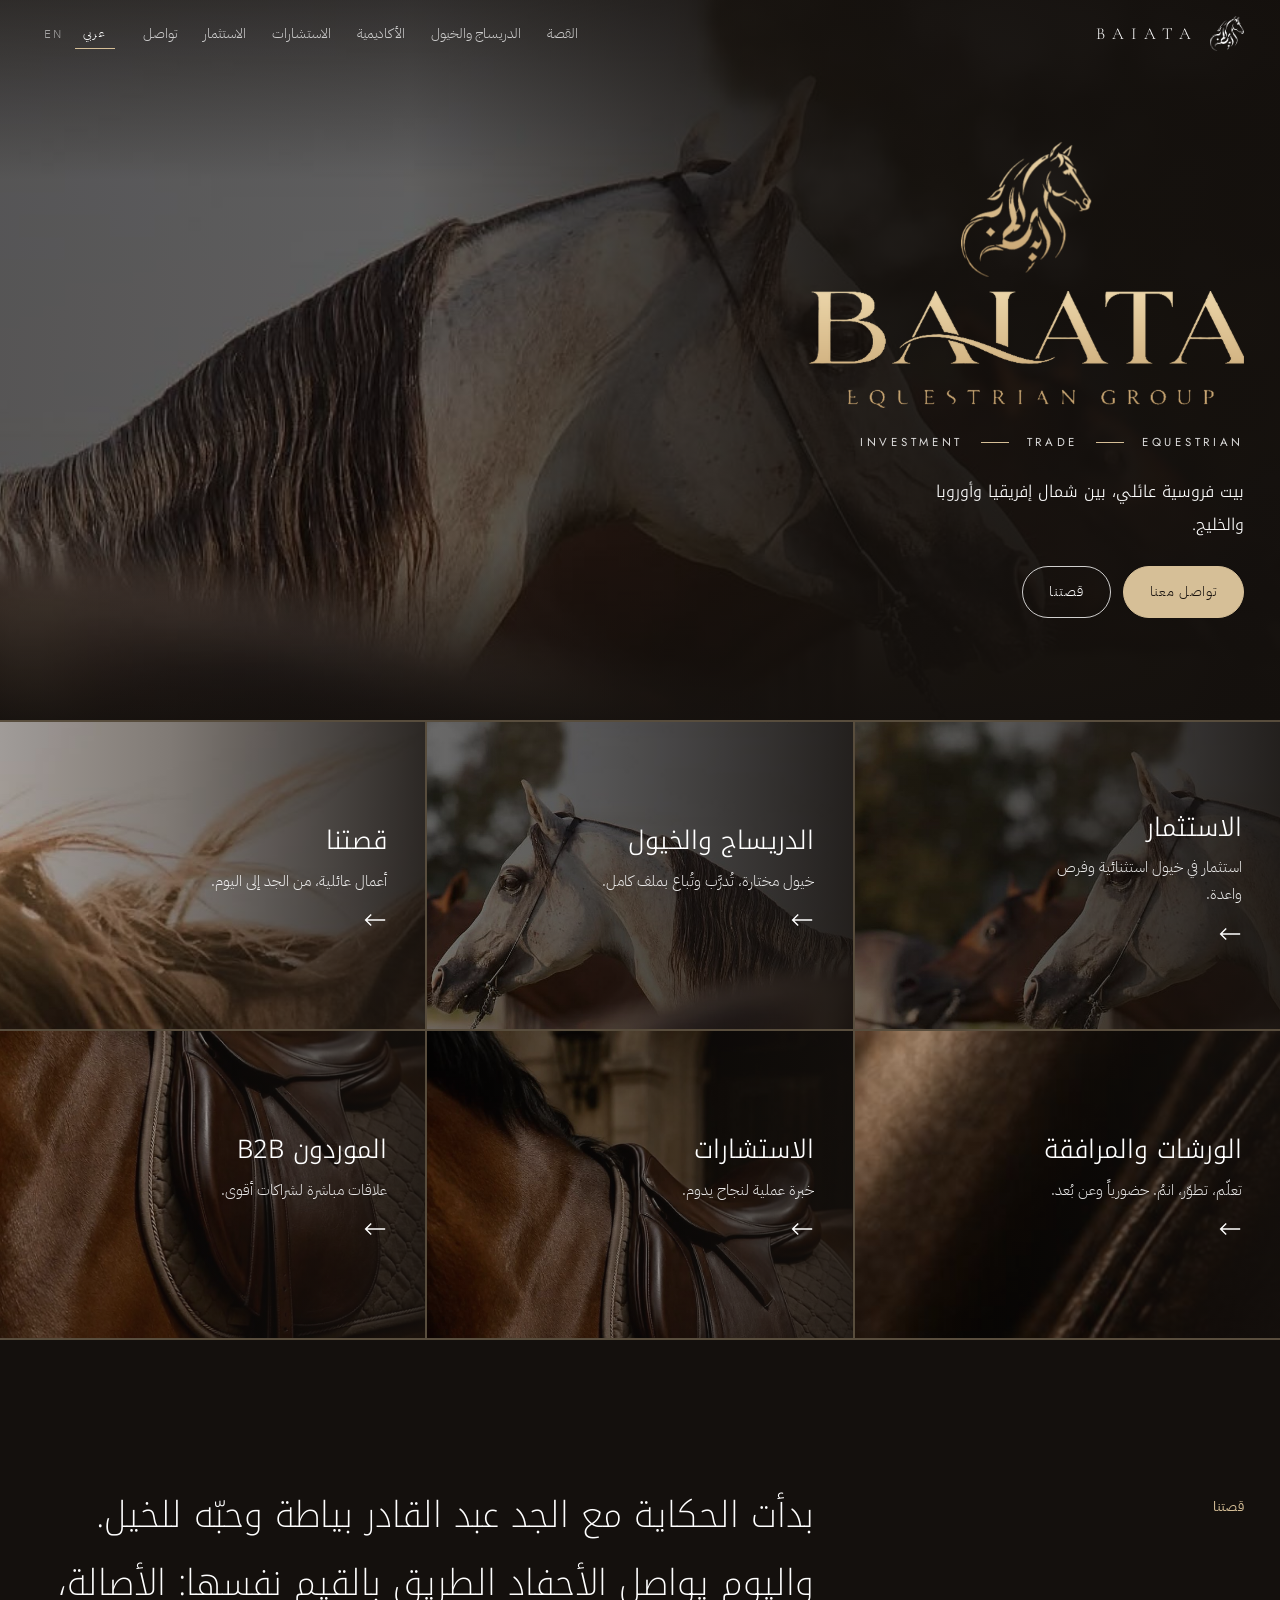
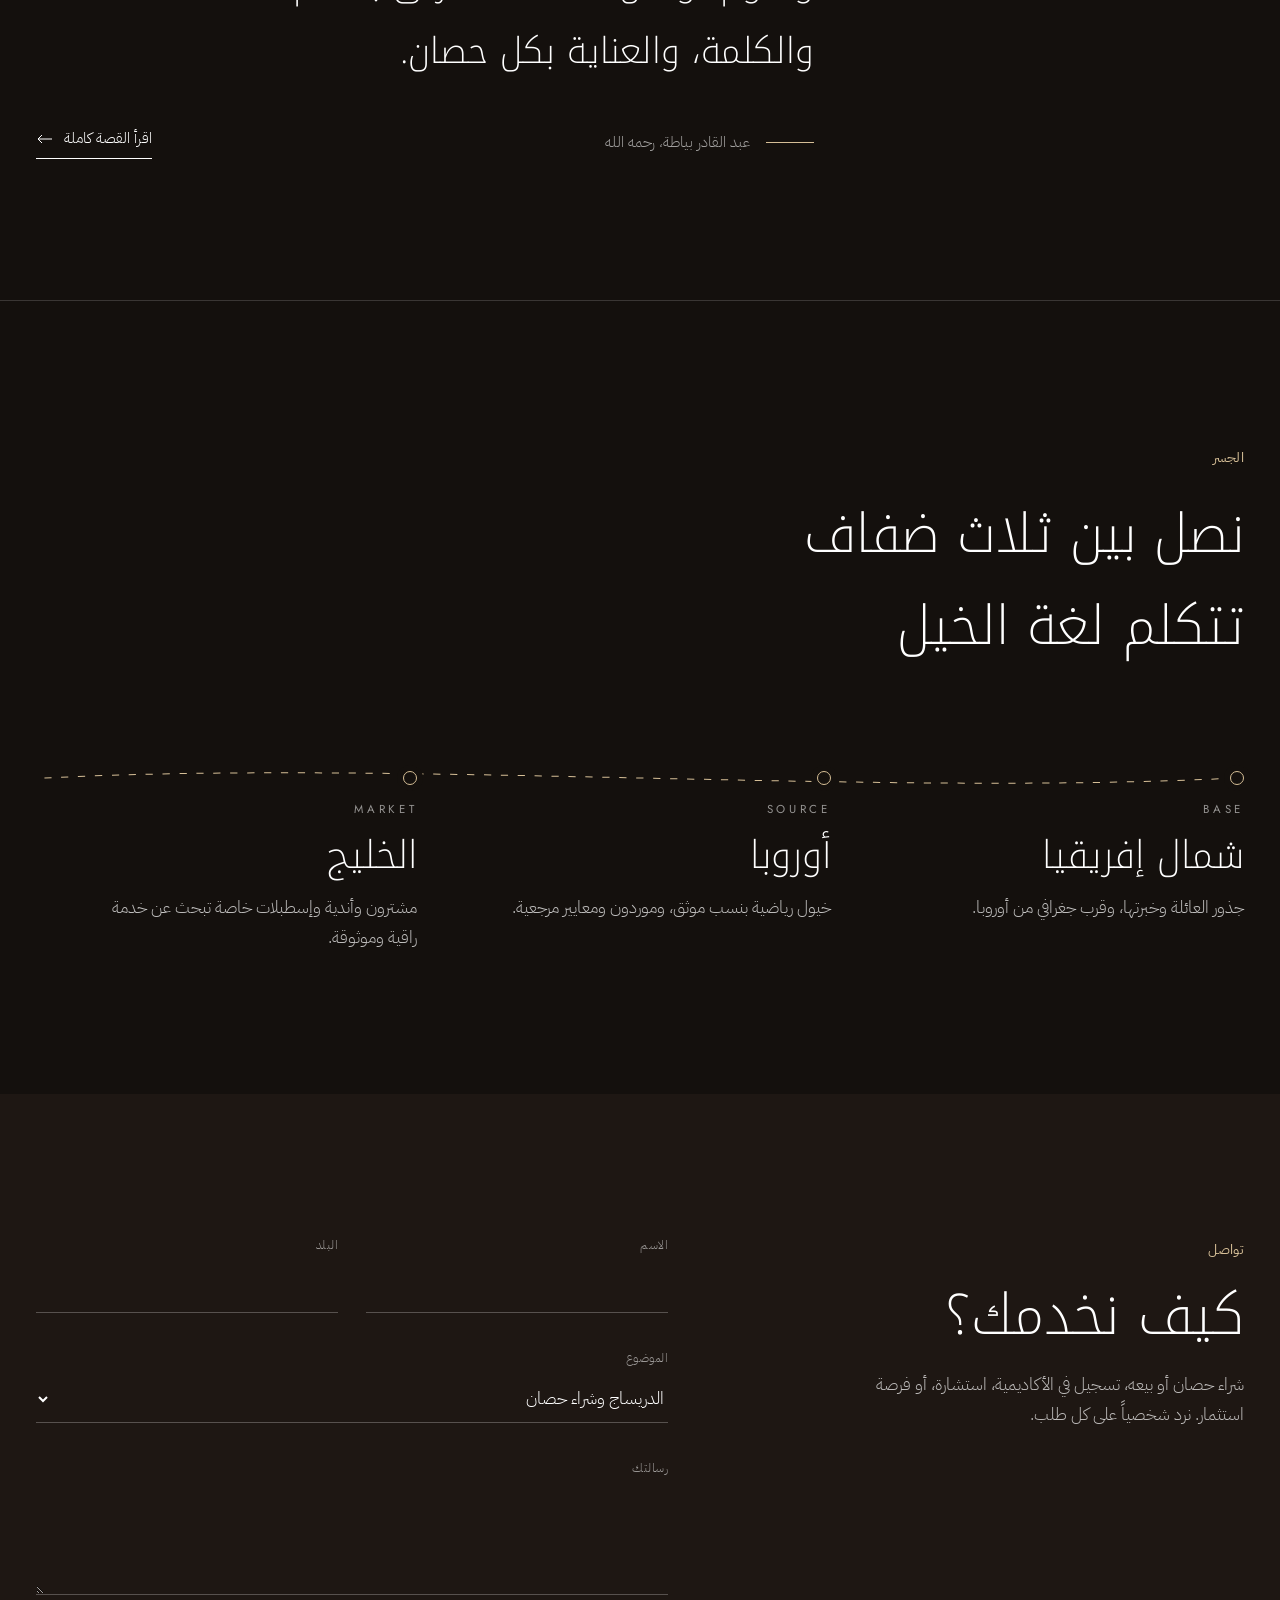
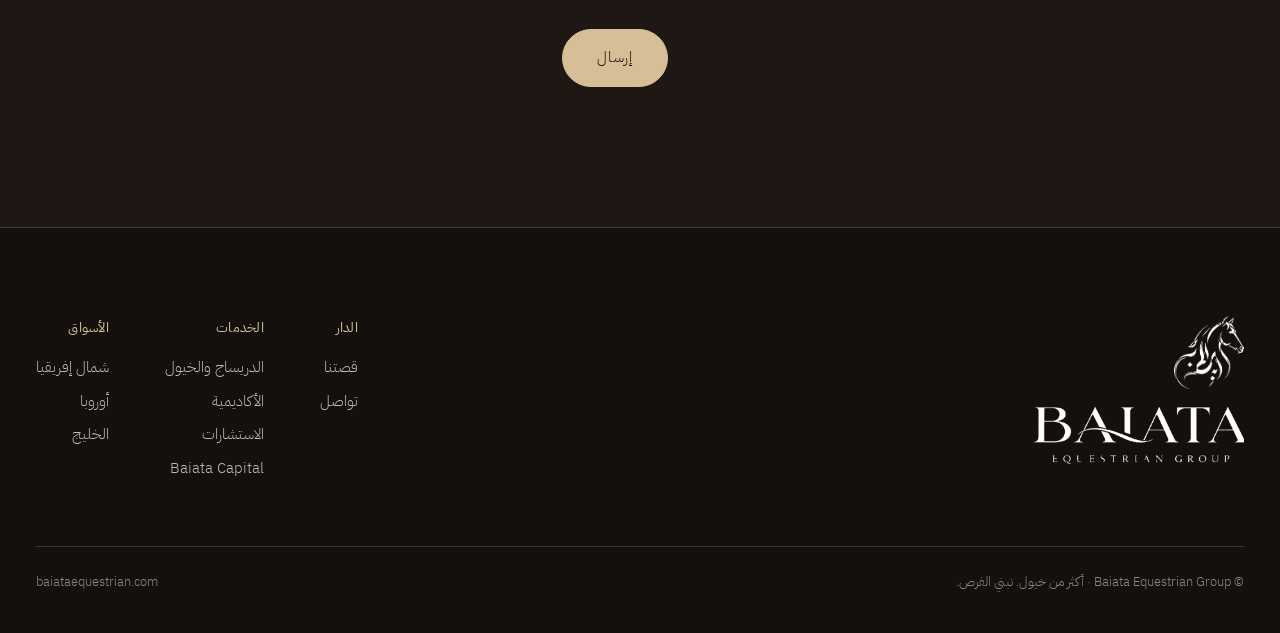
==== index.html @ 570b98cb "Launch Baiata Equestrian Group website Six bilingual pages (Arabic/English): home, our story, dressa" ====
<!doctype html>
<html lang="ar" dir="rtl" data-lang="ar">
<head>
<meta charset="utf-8">
<meta name="viewport" content="width=device-width, initial-scale=1, viewport-fit=cover">
<title>Baiata Equestrian Group</title>
<meta name="claude:viewport-fit-sides" content="cover">
<meta name="description" content="Family equestrian house: dressage and sport horses, academy, consulting and capital, between North Africa, Europe and the Gulf.">
<link rel="preconnect" href="https://fonts.googleapis.com"><link rel="preconnect" href="https://fonts.gstatic.com" crossorigin><link rel="stylesheet" href="https://fonts.googleapis.com/css2?family=Cormorant+Garamond:ital,wght@0,300;0,400;1,300;1,400&family=Jost:wght@300;400&family=Noto+Kufi+Arabic:wght@200;300;400&family=IBM+Plex+Sans+Arabic:wght@300;400&display=swap">
<link rel="stylesheet" href="css/style.css">
<meta property="og:title" content="Baiata Equestrian Group">
<meta property="og:description" content="Family equestrian house: dressage and sport horses, academy, consulting and capital, between North Africa, Europe and the Gulf.">
<meta property="og:image" content="https://baiataequestrian.com/assets/hero.jpg">
<link rel="canonical" href="https://baiataequestrian.com/">
<link rel="icon" href="assets/mark.png">
</head>
<body>
<header class="top" id="top-bar">
  <div class="wrap">
    <div class="bar">
      <a class="home" href="index.html" aria-label="Baiata, home"><img src="assets/mark.png" alt="" width="684" height="712"><span>BAIATA</span></a>
      <nav aria-label="Main"><a href="history.html"><span lang="ar">القصة</span><span lang="en">Our Story</span></a><a href="horses.html"><span lang="ar">الدريساج والخيول</span><span lang="en">Dressage & Horses</span></a><a href="academy.html"><span lang="ar">الأكاديمية</span><span lang="en">Academy</span></a><a href="consulting.html"><span lang="ar">الاستشارات</span><span lang="en">Consulting</span></a><a href="capital.html"><span lang="ar">الاستثمار</span><span lang="en">Capital</span></a><a href="index.html#contact"><span lang="ar">تواصل</span><span lang="en">Contact</span></a></nav>
      <div class="lang" role="group" aria-label="Language">
        <button id="btn-ar" type="button" data-set="ar" aria-pressed="true">عربي</button>
        <button id="btn-en" type="button" data-set="en" aria-pressed="false">EN</button>
      </div>
      <button class="menu-btn" id="menu-btn" type="button" aria-label="Menu" aria-expanded="false"><span></span></button>
    </div>
    <nav class="drawer" aria-label="Mobile"><a href="history.html"><span lang="ar">القصة</span><span lang="en">Our Story</span></a><a href="horses.html"><span lang="ar">الدريساج والخيول</span><span lang="en">Dressage & Horses</span></a><a href="academy.html"><span lang="ar">الأكاديمية</span><span lang="en">Academy</span></a><a href="consulting.html"><span lang="ar">الاستشارات</span><span lang="en">Consulting</span></a><a href="capital.html"><span lang="ar">الاستثمار</span><span lang="en">Capital</span></a><a href="index.html#contact"><span lang="ar">تواصل</span><span lang="en">Contact</span></a></nav>
  </div>
</header>
<main>
<section class="home-hero">
  <div class="bg"><img src="assets/band.jpg" alt="Grey and bay horses" fetchpriority="high"></div>
  <div class="wrap hh-in">
    <div class="logo"><img class="mark" src="assets/mark_gold.png" alt="" width="684" height="712"><h1 style="margin:0"><img class="word" src="assets/wordmark_gold.png" alt="Baiata Equestrian Group" width="1306" height="352"></h1></div>
    <div class="tagline label"><span>Investment</span><i></i><span>Trade</span><i></i><span>Equestrian</span></div>
    <p class="lead"><span lang="ar">بيت فروسية عائلي، بين شمال إفريقيا وأوروبا والخليج.</span><span lang="en">A family equestrian house between North Africa, Europe and the Gulf.</span></p>
    <div class="ctas"><a class="pill gold" href="#contact"><span lang="ar">تواصل معنا</span><span lang="en">Get in touch</span></a><a class="pill" href="history.html"><span lang="ar">قصتنا</span><span lang="en">Our story</span></a></div>
  </div>
</section>

<section class="tiles" aria-label="Baiata">
  <a class="tile" href="capital.html">
  <img src="assets/h3.jpg" alt="" style="object-position:50% 50%">
  <div class="t-in">
    <h2><span lang="en">Investment</span><span lang="ar">الاستثمار</span></h2>
    <p><span lang="ar">استثمار في خيول استثنائية وفرص واعدة.</span><span lang="en">Invest in exceptional horses and promising opportunities.</span></p>
    <span class="t-arrow" aria-hidden="true"><svg width="16" height="10" viewBox="0 0 16 10" aria-hidden="true"><path d="M0 5h14M10 1l4 4-4 4" fill="none" stroke="currentColor"/></svg></span>
  </div>
</a>
  <a class="tile" href="horses.html">
  <img src="assets/h1.jpg" alt="" style="object-position:60% 50%">
  <div class="t-in">
    <h2><span lang="en">Dressage &amp; Horses</span><span lang="ar">الدريساج والخيول</span></h2>
    <p><span lang="ar">خيول مختارة، تُدرَّب وتُباع بملف كامل.</span><span lang="en">Selected horses, trained and sold with a full file.</span></p>
    <span class="t-arrow" aria-hidden="true"><svg width="16" height="10" viewBox="0 0 16 10" aria-hidden="true"><path d="M0 5h14M10 1l4 4-4 4" fill="none" stroke="currentColor"/></svg></span>
  </div>
</a>
  <a class="tile" href="history.html">
  <img src="assets/mane.jpg" alt="" style="object-position:50% 30%">
  <div class="t-in">
    <h2><span lang="en">Our Story</span><span lang="ar">قصتنا</span></h2>
    <p><span lang="ar">أعمال عائلية، من الجد إلى اليوم.</span><span lang="en">A family business, from our grandfather to today.</span></p>
    <span class="t-arrow" aria-hidden="true"><svg width="16" height="10" viewBox="0 0 16 10" aria-hidden="true"><path d="M0 5h14M10 1l4 4-4 4" fill="none" stroke="currentColor"/></svg></span>
  </div>
</a>
  <a class="tile" href="academy.html">
  <img src="assets/leather.jpg" alt="" style="object-position:50% 50%">
  <div class="t-in">
    <h2><span lang="en">Workshops &amp; Mentoring</span><span lang="ar">الورشات والمرافقة</span></h2>
    <p><span lang="ar">تعلّم، تطوّر، انمُ. حضورياً وعن بُعد.</span><span lang="en">Learn, improve, grow. On site and online.</span></p>
    <span class="t-arrow" aria-hidden="true"><svg width="16" height="10" viewBox="0 0 16 10" aria-hidden="true"><path d="M0 5h14M10 1l4 4-4 4" fill="none" stroke="currentColor"/></svg></span>
  </div>
</a>
  <a class="tile" href="consulting.html">
  <img src="assets/hero.jpg" alt="" style="object-position:50% 8%">
  <div class="t-in">
    <h2><span lang="en">Consulting</span><span lang="ar">الاستشارات</span></h2>
    <p><span lang="ar">خبرة عملية لنجاح يدوم.</span><span lang="en">Expert advice for lasting success.</span></p>
    <span class="t-arrow" aria-hidden="true"><svg width="16" height="10" viewBox="0 0 16 10" aria-hidden="true"><path d="M0 5h14M10 1l4 4-4 4" fill="none" stroke="currentColor"/></svg></span>
  </div>
</a>
  <a class="tile" href="consulting.html#sourcing">
  <img src="assets/h2.jpg" alt="" style="object-position:50% 50%">
  <div class="t-in">
    <h2><span lang="en">B2B with Suppliers</span><span lang="ar">الموردون B2B</span></h2>
    <p><span lang="ar">علاقات مباشرة لشراكات أقوى.</span><span lang="en">Direct connections for stronger partnerships.</span></p>
    <span class="t-arrow" aria-hidden="true"><svg width="16" height="10" viewBox="0 0 16 10" aria-hidden="true"><path d="M0 5h14M10 1l4 4-4 4" fill="none" stroke="currentColor"/></svg></span>
  </div>
</a>
</section>

<section class="home-story">
  <div class="wrap grid">
    <div class="label"><span lang="ar">قصتنا</span><span lang="en">Our Story</span></div>
    <div class="reveal">
      <p class="display"><span lang="ar">بدأت الحكاية مع الجد عبد القادر بياطة وحبّه للخيل. واليوم يواصل الأحفاد الطريق بالقيم نفسها: الأصالة، والكلمة، والعناية بكل حصان.</span><span lang="en">It began with our grandfather, Abdelkader Baiata, and his love of horses. Today his grandchildren carry it on with the same values: lineage, a kept word, and care for every horse.</span></p>
      <div class="foot"><p class="sign"><span lang="ar">عبد القادر بياطة، رحمه الله</span><span lang="en">In memory of Abdelkader Baiata</span></p><a class="more" href="history.html"><span lang="ar">اقرأ القصة كاملة</span><span lang="en">Read the full story</span><svg width="16" height="10" viewBox="0 0 16 10" aria-hidden="true"><path d="M0 5h14M10 1l4 4-4 4" fill="none" stroke="currentColor"/></svg></a></div>
    </div>
  </div>
</section>

<section class="bridge">
  <div class="wrap">
    <span class="label"><span lang="ar">الجسر</span><span lang="en">The Bridge</span></span>
    <h2 class="display reveal"><span lang="ar">نصل بين ثلاث ضفاف تتكلم لغة الخيل</span><span lang="en">Connecting three shores that speak the language of horses</span></h2>
    <div class="route">
      <svg viewBox="0 0 1000 24" preserveAspectRatio="none" aria-hidden="true"><path d="M7 12 C 300 -6, 700 30, 993 12"/></svg>
      <div class="stops">
        <div class="stop reveal"><span class="dot"></span><span class="label">Base</span><h3 class="display"><span lang="ar">شمال إفريقيا</span><span lang="en">North Africa</span></h3><p><span lang="ar">جذور العائلة وخبرتها، وقرب جغرافي من أوروبا.</span><span lang="en">The family's roots and know-how, close to Europe.</span></p></div>
        <div class="stop reveal"><span class="dot"></span><span class="label">Source</span><h3 class="display"><span lang="ar">أوروبا</span><span lang="en">Europe</span></h3><p><span lang="ar">خيول رياضية بنسب موثق، وموردون ومعايير مرجعية.</span><span lang="en">Sport horses with documented pedigrees, suppliers and benchmarks.</span></p></div>
        <div class="stop reveal"><span class="dot"></span><span class="label">Market</span><h3 class="display"><span lang="ar">الخليج</span><span lang="en">The Gulf</span></h3><p><span lang="ar">مشترون وأندية وإسطبلات خاصة تبحث عن خدمة راقية وموثوقة.</span><span lang="en">Buyers, clubs and private stables seeking discreet, reliable service.</span></p></div>
      </div>
    </div>
  </div>
</section>

<section class="enquire dark" id="contact">
  <div class="wrap grid">
    <div>
      <span class="label"><span lang="ar">تواصل</span><span lang="en">Contact</span></span>
      <h2 class="display"><span lang="ar">كيف نخدمك؟</span><span lang="en">How may we help?</span></h2>
      <p class="intro-t"><span lang="ar">شراء حصان أو بيعه، تسجيل في الأكاديمية، استشارة، أو فرصة استثمار. نرد شخصياً على كل طلب.</span><span lang="en">Buying or selling a horse, joining the Academy, consulting or an investment opportunity. Every request receives a personal reply.</span></p>
    </div>
    <form id="enquiry-form" novalidate>
      <div class="f"><label for="f-name"><span lang="ar">الاسم</span><span lang="en">Name</span></label><input id="f-name" name="name" autocomplete="name"></div>
      <div class="f"><label for="f-country"><span lang="ar">البلد</span><span lang="en">Country</span></label><input id="f-country" name="country" autocomplete="country-name"></div>
      <div class="f full"><label for="f-topic"><span lang="ar">الموضوع</span><span lang="en">Subject</span></label>
        <select id="f-topic" name="topic">
          <option data-ar="الدريساج وشراء حصان" data-en="Dressage &amp; buying a horse">الدريساج وشراء حصان</option>
          <option data-ar="بيع حصان" data-en="Selling a horse">بيع حصان</option>
          <option data-ar="الأكاديمية: ورشة أو مرافقة" data-en="Academy: workshop or mentoring">الأكاديمية: ورشة أو مرافقة</option>
          <option data-ar="استشارة" data-en="Consulting">استشارة</option>
          <option data-ar="الاستثمار" data-en="Capital &amp; investment">الاستثمار</option>
        </select>
      </div>
      <div class="f full"><label for="f-msg"><span lang="ar">رسالتك</span><span lang="en">Your message</span></label><textarea id="f-msg" name="message"></textarea></div>
      <button class="send" type="submit"><span lang="ar">إرسال</span><span lang="en">Send</span></button>
      <p class="note" id="form-note" hidden><span lang="ar">الموقع في مرحلة التطوير، والرسائل لا تُرسل بعد.</span><span lang="en">The site is in development. Messages are not sent yet.</span></p>
    </form>
  </div>
</section>
</main>
<footer>
  <div class="wrap">
    <div class="grid">
      <a class="brand" href="index.html" aria-label="Baiata, home"><img class="m" src="assets/mark.png" alt="" width="684" height="712"><img class="w" src="assets/wordmark.png" alt="Baiata Equestrian Group" width="1306" height="352"></a>
      <div class="cols">
        <div><span class="label"><span lang="ar">الدار</span><span lang="en">The House</span></span><a href="history.html"><span lang="ar">قصتنا</span><span lang="en">Our story</span></a><a href="index.html#contact"><span lang="ar">تواصل</span><span lang="en">Contact</span></a></div>
        <div><span class="label"><span lang="ar">الخدمات</span><span lang="en">Services</span></span><a href="horses.html"><span lang="ar">الدريساج والخيول</span><span lang="en">Dressage &amp; horses</span></a><a href="academy.html"><span lang="ar">الأكاديمية</span><span lang="en">Academy</span></a><a href="consulting.html"><span lang="ar">الاستشارات</span><span lang="en">Consulting</span></a><a href="capital.html">Baiata Capital</a></div>
        <div><span class="label"><span lang="ar">الأسواق</span><span lang="en">Markets</span></span><span style="color:rgba(255,255,255,.72)"><span lang="ar">شمال إفريقيا</span><span lang="en">North Africa</span></span><span style="color:rgba(255,255,255,.72)"><span lang="ar">أوروبا</span><span lang="en">Europe</span></span><span style="color:rgba(255,255,255,.72)"><span lang="ar">الخليج</span><span lang="en">The Gulf</span></span></div>
      </div>
    </div>
    <div class="base"><small>© Baiata Equestrian Group · <span lang="en">More than horses. We build opportunities.</span><span lang="ar">أكثر من خيول. نبني الفرص.</span></small><small>baiataequestrian.com</small></div>
  </div>
</footer>
<script src="js/main.js"></script>
</body>
</html>
---- css/style.css ----
/* Baiata Equestrian Group — shared styles
   Layout: Parisian-house rhythm. Full-bleed photographs carry white type;
   quiet paper sections carry the reading. One gold hairline, no ornaments. */
:root{
  --night:#14100D; --night-2:#1E1713; --hair-dark:rgba(255,255,255,.16);
  --paper:#F8F5F0; --paper-2:#EEE8DF; --ink:#18120E; --stone:#857868; --text-2:#5E544A; --hair:#DDD4C7;
  --gold:#D6BF97; --gold-ink:#8F7445; --white:#FFFFFF;
  --serif:"Cormorant Garamond","Didot","Times New Roman",serif;
  --kufi:"Noto Kufi Arabic","Geeza Pro","Segoe UI",sans-serif;
  --sans:"Jost","IBM Plex Sans Arabic",system-ui,"Segoe UI",sans-serif;
  --ar-body:"IBM Plex Sans Arabic","Jost",system-ui,sans-serif;
  --ease:cubic-bezier(.2,.7,.2,1);
  color-scheme:light;
}
*{box-sizing:border-box}
html{scroll-behavior:smooth}
body{margin:0;background:var(--paper);color:var(--ink);font-family:var(--sans);font-weight:300;font-size:17px;line-height:1.75;-webkit-font-smoothing:antialiased}
html[data-lang="ar"] body{font-family:var(--ar-body)}
html[data-lang="ar"] [lang="en"], html[data-lang="en"] [lang="ar"]{display:none!important}
h1,h2,h3,p{margin:0}
h1,h2,h3{font-weight:300;text-wrap:balance}
html[data-lang="en"] .display{font-family:var(--serif);font-weight:300;letter-spacing:-.01em}
html[data-lang="ar"] .display{font-family:var(--kufi);font-weight:200}
a{color:inherit}
img{display:block;max-width:100%;height:auto}
:focus-visible{outline:1px solid var(--gold);outline-offset:4px}
.wrap{max-width:1240px;margin-inline:auto;padding-left:max(16px,env(safe-area-inset-left,0px));padding-right:max(16px,env(safe-area-inset-right,0px))}
.label{font-family:"Jost",var(--sans);font-size:.72rem;font-weight:400;letter-spacing:.32em;text-transform:uppercase}
html[data-lang="ar"] .label [lang="ar"]{letter-spacing:.02em;font-family:var(--ar-body);font-size:.88rem;text-transform:none}
section{padding-block:clamp(80px,11vw,150px)}
.muted{color:var(--text-2)}

/* ---------- header ---------- */
body::before{content:"";position:fixed;inset:0 0 auto;height:env(safe-area-inset-top,0px);z-index:30;background:var(--night)}
.top{position:fixed;inset-inline:0;top:env(safe-area-inset-top,0px);z-index:20;color:var(--white);transition:background .5s,backdrop-filter .5s}
.top.solid,.top.open{background:rgba(20,16,13,.86);backdrop-filter:blur(14px);-webkit-backdrop-filter:blur(14px)}
.top .bar{display:flex;align-items:center;gap:28px;padding-block:16px;transition:padding .4s}
.top.solid .bar{padding-block:10px}
.home{display:flex;align-items:center;gap:12px;text-decoration:none}
.home img{width:34px}
.home span{font-family:var(--serif);font-size:1.05rem;letter-spacing:.42em;direction:ltr}
.top nav{display:flex;gap:26px;margin-inline-start:auto;font-size:.9rem}
.top nav a{text-decoration:none;opacity:.75;transition:opacity .25s;position:relative;white-space:nowrap}
.top nav a:hover,.top nav a[aria-current="page"]{opacity:1}
.top nav a::after{content:"";position:absolute;inset-inline:0;bottom:-4px;height:1px;background:var(--gold);transform:scaleX(0);transition:transform .35s var(--ease)}
.top nav a:hover::after,.top nav a[aria-current="page"]::after{transform:scaleX(1)}
.lang{display:flex;gap:4px;font-size:.78rem;letter-spacing:.14em;flex:none}
.lang button{all:unset;cursor:pointer;padding:4px 8px;opacity:.55;transition:opacity .2s}
.lang button[aria-pressed="true"]{opacity:1;border-bottom:1px solid var(--gold)}
.lang button:focus-visible,.menu-btn:focus-visible{outline:1px solid var(--gold)}
.menu-btn{all:unset;cursor:pointer;display:none;width:36px;height:36px;place-items:center}
.menu-btn span{display:block;width:22px;height:1px;background:currentColor;box-shadow:0 7px 0 currentColor,0 -7px 0 currentColor}
.top nav.drawer{display:none}
@media (max-width:980px){
  .top nav{display:none}
  .lang{margin-inline-start:auto}
  .menu-btn{display:grid}
  .top.open nav.drawer{display:grid;gap:4px;padding-block:8px 28px;border-top:1px solid var(--hair-dark)}
  .drawer a{text-decoration:none;font-size:1.25rem;padding-block:10px;border-bottom:1px solid var(--hair-dark)}
}

/* ---------- buttons & links ---------- */
.pill{display:inline-flex;align-items:center;gap:10px;padding:13px 26px;border:1px solid rgba(255,255,255,.8);border-radius:999px;text-decoration:none;font-size:.88rem;letter-spacing:.06em;color:var(--white);transition:background .3s,color .3s,border-color .3s}
.pill:hover{background:var(--white);color:var(--ink)}
.pill.fill{background:var(--white);color:var(--ink)}
.pill.fill:hover{background:var(--gold);border-color:var(--gold)}
.pill.dark{border-color:var(--ink);color:var(--ink)}
.pill.dark:hover{background:var(--ink);color:var(--white)}
.more{display:inline-flex;align-items:center;gap:12px;text-decoration:none;font-size:.95rem;padding-bottom:6px;border-bottom:1px solid currentColor;transition:gap .3s var(--ease)}
.more:hover{gap:20px}
.more svg{flex:none}
html[dir="rtl"] .more svg,html[dir="rtl"] .arrow svg{transform:scaleX(-1)}

/* ---------- motion ---------- */
@keyframes rise{from{opacity:0;transform:translateY(18px)}to{opacity:1;transform:none}}
@keyframes drift{from{transform:scale(1.12)}to{transform:scale(1)}}
@supports (animation-timeline: view()){
  .reveal{animation:up linear both;animation-timeline:view();animation-range:entry 0% cover 26%}
  @keyframes up{from{opacity:.25;transform:translateY(36px)}to{opacity:1;transform:none}}
  .parallax .bg img{animation:par linear both;animation-timeline:view();animation-range:cover}
  @keyframes par{from{transform:translateY(-7%) scale(1.14)}to{transform:translateY(7%) scale(1.14)}}
}
@media (prefers-reduced-motion:reduce){html{scroll-behavior:auto}*,*::before,*::after{animation:none!important;transition:none!important}}

/* ---------- photographic blocks (white type) ---------- */
.photo{position:relative;overflow:hidden;isolation:isolate;color:var(--white);background:var(--night)}
.photo .bg{position:absolute;inset:0;z-index:-2;overflow:hidden}
.photo .bg img{width:100%;height:100%;object-fit:cover}
.photo::after{content:"";position:absolute;inset:0;z-index:-1;background:linear-gradient(180deg,rgba(20,16,13,.45),rgba(20,16,13,.1) 35%,rgba(20,16,13,.82))}

/* home hero */
.hero{min-height:clamp(600px,92svh,940px);display:grid;place-items:center;padding-block:0}
.hero .bg img{object-position:55% 42%;animation:drift 18s ease-out both}
.hero::after{background:radial-gradient(ellipse at 50% 45%,rgba(20,16,13,.15),rgba(20,16,13,.72) 75%),linear-gradient(180deg,rgba(20,16,13,.55),rgba(20,16,13,0) 30%,rgba(20,16,13,0) 60%,rgba(20,16,13,.85))}
.hero-in{display:grid;justify-items:center;gap:26px;text-align:center;padding-block:120px 96px;padding-inline:16px}
.hero .mark{width:clamp(110px,14vw,150px);animation:rise 1.4s .2s var(--ease) both}
.hero .word{width:clamp(260px,46vw,560px);animation:rise 1.4s .45s var(--ease) both}
.tagline{direction:ltr;display:flex;gap:clamp(10px,2vw,18px);align-items:center;flex-wrap:wrap;justify-content:center;animation:rise 1.4s .7s var(--ease) both}
.tagline i{width:clamp(14px,3vw,28px);height:1px;background:var(--gold);display:block}
.hero .lead{max-width:34ch;font-size:1.15rem;opacity:.92;animation:rise 1.4s .85s var(--ease) both}
html[data-lang="ar"] .hero .lead{font-family:var(--kufi);font-weight:300;font-size:1.05rem;line-height:2}
.ctas{display:flex;gap:12px;flex-wrap:wrap;justify-content:center;animation:rise 1.4s 1s var(--ease) both}
.cue{position:absolute;bottom:28px;inset-inline:0;margin:auto;width:1px;height:54px;background:linear-gradient(var(--white),transparent);opacity:.6;animation:cue 2.4s ease-in-out infinite}
@keyframes cue{0%,100%{transform:scaleY(.4);transform-origin:top}50%{transform:scaleY(1);transform-origin:top}}

/* inner page hero */
.page-hero{min-height:clamp(440px,68svh,700px);display:flex;align-items:flex-end;padding-block:0}
.page-hero .bg img{animation:drift 16s ease-out both}
.page-hero .wrap{width:100%;padding-block:150px clamp(48px,7vw,90px);display:grid;gap:20px}
.page-hero .label{color:var(--gold);animation:rise 1.2s .1s var(--ease) both}
.page-hero h1{font-size:clamp(2.6rem,6.4vw,5.4rem);line-height:1.08;max-width:15ch;animation:rise 1.2s .25s var(--ease) both}
html[data-lang="ar"] .page-hero h1{line-height:1.5}
.page-hero p{max-width:52ch;font-size:1.1rem;opacity:.88;animation:rise 1.2s .4s var(--ease) both}

/* full band */
.band{min-height:clamp(460px,60vw,700px);display:flex;align-items:flex-end;padding-block:0}
.band::after{background:linear-gradient(180deg,rgba(20,16,13,.05) 20%,rgba(20,16,13,.8) 92%)}
.band .wrap{width:100%;padding-block:clamp(48px,7vw,96px);display:grid;gap:22px;justify-items:start}
.band h2{font-size:clamp(2.2rem,5vw,4.2rem);line-height:1.12;max-width:16ch}
html[data-lang="ar"] .band h2{line-height:1.6}
.band p{max-width:46ch;opacity:.88}
.chips{display:flex;flex-wrap:wrap;gap:10px}
.chips span{padding:9px 20px;border:1px solid rgba(255,255,255,.7);border-radius:999px;font-size:.92rem}
.chips.dark span{border-color:var(--hair);color:var(--ink)}

/* ---------- home: intro ---------- */
.intro .grid{display:grid;grid-template-columns:minmax(0,1fr) minmax(0,2.2fr);gap:clamp(32px,6vw,96px)}
.intro .label{color:var(--stone);padding-top:14px}
.intro .display{font-size:clamp(1.9rem,3.6vw,3.1rem);line-height:1.3}
html[data-lang="ar"] .intro .display{font-size:clamp(1.5rem,2.8vw,2.3rem);line-height:1.9}
.intro .foot{margin-top:40px;display:flex;align-items:center;justify-content:space-between;gap:24px;flex-wrap:wrap}
.sign{display:flex;align-items:center;gap:16px;color:var(--stone);font-size:.95rem}
.sign::before{content:"";width:48px;height:1px;background:var(--gold)}
@media (max-width:760px){.intro .grid{grid-template-columns:1fr;gap:20px}}

/* ---------- split (image + text) ---------- */
.split{display:grid;grid-template-columns:minmax(0,1fr) minmax(0,1fr);min-height:clamp(520px,58vw,760px);padding-block:0}
.split figure{margin:0;position:relative;overflow:hidden;min-height:340px;background:var(--paper-2)}
.split figure img{position:absolute;inset:0;width:100%;height:100%;object-fit:cover;transition:transform 1.6s var(--ease)}
.split:hover figure img{transform:scale(1.04)}
.split .txt{display:grid;align-content:center;gap:22px;padding:clamp(40px,7vw,110px) max(16px,6vw)}
.split .txt .label{color:var(--stone)}
.split .txt h2{font-size:clamp(2rem,3.8vw,3.3rem);line-height:1.15}
html[data-lang="ar"] .split .txt h2{line-height:1.6}
.split .txt p{color:var(--text-2);max-width:44ch}
.split.flip figure{order:2}
.split.dark{background:var(--night);color:var(--white)}
.split.dark .txt .label{color:var(--gold)}
.split.dark .txt p{color:rgba(255,255,255,.72)}
.split.dark .chips.dark span{border-color:var(--hair-dark);color:var(--white)}
@media (max-width:860px){.split{grid-template-columns:1fr}.split figure{min-height:min(110vw,520px)}.split.flip figure{order:0}}

/* ---------- bridge ---------- */
.bridge{background:var(--night);color:var(--white)}
.bridge .label{color:var(--gold)}
.bridge h2{font-size:clamp(2rem,4.2vw,3.4rem);margin-top:18px;max-width:20ch;line-height:1.2}
html[data-lang="ar"] .bridge h2{line-height:1.7}
.route{margin-top:72px;position:relative}
.route svg{position:absolute;inset-inline:0;top:22px;width:100%;height:24px;overflow:visible}
.route path{stroke:var(--gold);stroke-width:1;fill:none;stroke-dasharray:6 8}
.stops{display:grid;grid-template-columns:repeat(3,minmax(0,1fr));gap:32px;position:relative}
.stop{display:grid;gap:14px;align-content:start}
.stop .dot{width:14px;height:14px;border-radius:50%;background:var(--night);border:1px solid var(--gold);margin-top:27px;box-shadow:0 0 0 6px var(--night)}
.stop h3{font-size:clamp(1.7rem,3vw,2.6rem);line-height:1.2}
.stop .label{color:rgba(255,255,255,.55)}
.stop p{color:rgba(255,255,255,.72);max-width:32ch}
@media (max-width:760px){.stops{grid-template-columns:1fr;gap:40px}.route svg{display:none}.stop .dot{margin-top:0}}

/* ---------- generic content blocks ---------- */
.lead-block{display:grid;grid-template-columns:minmax(0,1fr) minmax(0,2fr);gap:clamp(32px,6vw,96px)}
.lead-block .label{color:var(--stone);padding-top:12px}
.lead-block .display{font-size:clamp(1.7rem,3.2vw,2.7rem);line-height:1.35}
html[data-lang="ar"] .lead-block .display{line-height:1.9;font-size:clamp(1.4rem,2.6vw,2.1rem)}
.lead-block .body{display:grid;gap:22px}
.lead-block .body p.muted{max-width:62ch}
@media (max-width:760px){.lead-block{grid-template-columns:1fr;gap:18px}}

.sec-head{display:flex;justify-content:space-between;align-items:end;gap:24px;margin-bottom:48px;flex-wrap:wrap}
.sec-head h2{font-size:clamp(2rem,4vw,3.2rem);line-height:1.25}
.sec-head .label{color:var(--stone)}
.on-dark .sec-head .label{color:var(--gold)}

.rows{display:grid}
.row{display:grid;grid-template-columns:minmax(0,1fr) minmax(0,1.6fr);gap:24px 48px;padding-block:32px;border-top:1px solid var(--hair)}
.row:last-child{border-bottom:1px solid var(--hair)}
.row h3{font-size:clamp(1.4rem,2.3vw,1.9rem);line-height:1.3}
.row p{color:var(--text-2);max-width:56ch}
.row .label{color:var(--stone);display:block;margin-bottom:8px}
@media (max-width:760px){.row{grid-template-columns:1fr;gap:10px}}

.steps{display:grid;grid-template-columns:repeat(4,minmax(0,1fr));gap:28px;counter-reset:s}
.step{display:grid;gap:12px;align-content:start;padding-top:22px;border-top:1px solid var(--hair);counter-increment:s}
.step::before{content:counter(s,decimal-leading-zero);font-family:var(--serif);font-style:italic;font-size:2rem;line-height:1;color:var(--gold-ink);direction:ltr}
.step h3{font-size:1.3rem;line-height:1.35}
.step p{color:var(--text-2);font-size:.96rem}
.on-dark .step{border-top-color:var(--hair-dark)}
.on-dark .step::before{color:var(--gold)}
.on-dark .step p{color:rgba(255,255,255,.7)}
@media (max-width:900px){.steps{grid-template-columns:repeat(2,minmax(0,1fr))}}
@media (max-width:520px){.steps{grid-template-columns:1fr}}

.duo{display:grid;grid-template-columns:repeat(2,minmax(0,1fr));gap:28px}
.duo article{border:1px solid var(--hair);padding:clamp(28px,4vw,48px);display:grid;gap:14px;align-content:start;background:var(--white)}
.duo article .label{color:var(--gold-ink)}
.duo article h3{font-size:clamp(1.6rem,2.6vw,2.2rem);line-height:1.25}
.duo article p{color:var(--text-2)}
.duo ul{margin:6px 0 0;padding-inline-start:18px;color:var(--text-2);display:grid;gap:6px}
@media (max-width:760px){.duo{grid-template-columns:1fr}}

.on-dark{background:var(--night);color:var(--white)}
.on-dark .muted{color:rgba(255,255,255,.7)}

.quote{font-family:var(--serif);font-style:italic;font-size:clamp(1.8rem,3.6vw,3rem);line-height:1.3;max-width:28ch}
html[data-lang="ar"] .quote{font-family:var(--kufi);font-style:normal;font-weight:200;font-size:clamp(1.4rem,2.8vw,2.2rem);line-height:1.9}

.notice{border-inline-start:1px solid var(--gold);padding-inline-start:20px;color:var(--text-2);font-size:.92rem;max-width:70ch}

/* horses catalogue */
.cards{display:grid;grid-template-columns:repeat(3,minmax(0,1fr));gap:28px}
.card{display:grid;gap:20px;text-decoration:none;min-width:0}
.card figure{margin:0;aspect-ratio:4/5;max-width:100%;overflow:hidden;background:var(--paper-2)}
.card figure img{width:100%;height:100%;object-fit:cover;transition:transform 1.2s var(--ease)}
.card:hover figure img{transform:scale(1.06)}
.card .label{color:var(--stone)}
.card h3{font-family:var(--serif);font-size:1.9rem;line-height:1.1;margin-top:6px}
.spec{display:grid;grid-template-columns:repeat(4,minmax(0,1fr));gap:10px;border-top:1px solid var(--hair);padding-top:16px;margin:0}
.spec div{display:grid;gap:2px;min-width:0}
.spec dt{font-size:.72rem;color:var(--stone)}
.spec dd{margin:0;font-size:.95rem;font-variant-numeric:tabular-nums;direction:ltr;text-align:start;white-space:nowrap;overflow:hidden;text-overflow:ellipsis}
html[dir="rtl"] .spec dd{text-align:right}
.sample{display:inline-block;font-size:.82rem;color:var(--stone);border-bottom:1px solid var(--hair);padding-bottom:4px}
@media (max-width:900px){.cards{grid-template-columns:repeat(2,minmax(0,1fr))}}
@media (max-width:580px){.cards{grid-template-columns:1fr}}

/* history timeline */
.chapters{display:grid;gap:0}
.chapter{display:grid;grid-template-columns:minmax(0,1fr) minmax(0,2fr);gap:24px 64px;padding-block:56px;border-top:1px solid var(--hair)}
.chapter:last-child{border-bottom:1px solid var(--hair)}
.chapter .when{font-family:var(--serif);font-style:italic;font-size:clamp(2.2rem,4vw,3.4rem);line-height:1;color:var(--gold-ink)}
html[data-lang="ar"] .chapter .when{font-family:var(--kufi);font-style:normal;font-weight:200;font-size:clamp(1.6rem,3vw,2.4rem);line-height:1.5}
.chapter h3{font-size:clamp(1.5rem,2.4vw,2rem);line-height:1.35;margin-bottom:12px}
.chapter p{color:var(--text-2);max-width:60ch}
@media (max-width:760px){.chapter{grid-template-columns:1fr;gap:12px;padding-block:40px}}
.archive{margin:0;display:grid;gap:14px}
.archive .frame{aspect-ratio:4/3;max-width:100%;border:1px dashed #CDBFAE;display:grid;place-items:center;text-align:center;padding:24px;color:var(--stone);font-size:.95rem;background:var(--paper-2)}
.archive figcaption{font-size:.85rem;color:var(--stone)}
.values{display:grid;grid-template-columns:repeat(3,minmax(0,1fr));gap:32px}
.values div{display:grid;gap:10px;align-content:start}
.values h3{font-size:clamp(1.6rem,2.6vw,2.2rem);color:var(--gold)}
.values p{color:rgba(255,255,255,.72)}
@media (max-width:760px){.values{grid-template-columns:1fr}}

/* ---------- cta band ---------- */
.cta-band{min-height:clamp(380px,40vw,520px);display:grid;place-items:center;text-align:center;padding-block:0}
.cta-band::after{background:rgba(20,16,13,.6)}
.cta-band .wrap{display:grid;gap:22px;justify-items:center;padding-block:90px}
.cta-band h2{font-size:clamp(2rem,4.6vw,3.8rem);line-height:1.2;max-width:18ch}
html[data-lang="ar"] .cta-band h2{line-height:1.6}

/* ---------- enquiry ---------- */
.enquire .grid{display:grid;grid-template-columns:minmax(0,1fr) minmax(0,1.3fr);gap:clamp(40px,7vw,110px)}
.enquire .label{color:var(--stone)}
.enquire h2{font-size:clamp(2.2rem,4.4vw,3.6rem);margin-top:18px;line-height:1.2}
.enquire .intro-t{margin-top:20px;color:var(--text-2);max-width:40ch}
form{display:grid;grid-template-columns:repeat(2,minmax(0,1fr));gap:34px 28px}
.f{display:grid;gap:6px;min-width:0}
.f.full{grid-column:1/-1}
.f label{font-size:.78rem;color:var(--stone);letter-spacing:.04em}
.f input,.f select,.f textarea{font:inherit;color:var(--ink);background:transparent;border:0;border-bottom:1px solid #CFC4B5;padding:10px 0;border-radius:0;width:100%;transition:border-color .3s}
.f input:focus,.f select:focus,.f textarea:focus{outline:none;border-bottom-color:var(--ink)}
.f textarea{min-height:110px;resize:vertical}
.send{justify-self:start;display:inline-flex;align-items:center;gap:12px;padding:15px 34px;border-radius:999px;border:1px solid var(--ink);background:var(--ink);color:var(--white);font:inherit;font-size:.92rem;letter-spacing:.06em;cursor:pointer;transition:background .3s,color .3s}
.send:hover{background:transparent;color:var(--ink)}
.note{grid-column:1/-1;font-size:.88rem;color:var(--gold-ink)}
@media (max-width:860px){.enquire .grid{grid-template-columns:1fr}form{grid-template-columns:1fr}}

/* ---------- footer ---------- */
footer{background:var(--night);color:var(--white);padding-block:88px 40px}
footer .grid{display:grid;grid-template-columns:auto minmax(0,1fr);gap:48px;align-items:start}
footer .brand{display:grid;gap:18px;justify-items:start}
footer .brand .m{width:70px}
footer .brand .w{width:210px}
footer .cols{display:flex;gap:56px;flex-wrap:wrap;justify-content:flex-end;font-size:.92rem}
footer .cols div{display:grid;gap:8px;align-content:start}
footer .cols a{text-decoration:none;color:rgba(255,255,255,.72);transition:color .2s}
footer .cols a:hover{color:var(--white)}
footer .cols .label{color:var(--gold);margin-bottom:6px}
footer small{color:rgba(255,255,255,.5);font-size:.8rem}
footer .base{margin-top:64px;padding-top:24px;border-top:1px solid var(--hair-dark);display:flex;justify-content:space-between;gap:16px;flex-wrap:wrap}
@media (max-width:860px){footer .grid{grid-template-columns:1fr;gap:40px}footer .cols{justify-content:flex-start}}

/* ---------- home (dark, mockup layout) ---------- */
body:has(.home-hero){background:var(--night)}
.home-hero{position:relative;overflow:hidden;isolation:isolate;color:var(--white);background:var(--night);min-height:clamp(560px,80svh,820px);display:flex;align-items:center;padding-block:0}
.home-hero .bg{position:absolute;inset:0;z-index:-2}
.home-hero .bg img{width:100%;height:100%;object-fit:cover;object-position:85% 35%;animation:drift 18s ease-out both}
html[dir="rtl"] .home-hero .bg img{object-position:85% 35%}
html[dir="rtl"] .home-hero .bg img{transform:scaleX(-1);animation:none}
.home-hero::after{content:"";position:absolute;inset:0;z-index:-1;background:linear-gradient(var(--fade-dir,90deg),rgba(20,16,13,.96) 0%,rgba(20,16,13,.85) 34%,rgba(20,16,13,.25) 68%,rgba(20,16,13,.35) 100%),linear-gradient(180deg,rgba(20,16,13,.6),transparent 25%,transparent 75%,rgba(20,16,13,.9))}
html[dir="rtl"] .home-hero{--fade-dir:270deg}
.hh-in{width:100%;display:grid;justify-items:start;gap:24px;text-align:start;padding-block:130px 90px}
.hh-in .logo{display:grid;justify-items:center;gap:14px}
.hh-in .mark{width:clamp(96px,11vw,130px);animation:rise 1.4s .2s var(--ease) both}
.hh-in .word{width:clamp(260px,34vw,460px);animation:rise 1.4s .4s var(--ease) both}
.hh-in .tagline{justify-content:flex-start;color:rgba(255,255,255,.85)}
.hh-in .lead{max-width:36ch;font-size:1.1rem;opacity:.85;animation:rise 1.4s .85s var(--ease) both}
html[data-lang="ar"] .hh-in .lead{font-family:var(--kufi);font-weight:300;font-size:1.02rem;line-height:2}
.hh-in .ctas{justify-content:flex-start}
.pill.gold{background:var(--gold);border-color:var(--gold);color:var(--ink)}
.pill.gold:hover{background:var(--white);border-color:var(--white)}
@media (max-width:700px){.home-hero::after{background:linear-gradient(180deg,rgba(20,16,13,.7),rgba(20,16,13,.55) 40%,rgba(20,16,13,.92))}}

.tiles{display:grid;grid-template-columns:repeat(3,minmax(0,1fr));gap:2px;background:rgba(214,191,151,.35);padding:2px 0}
.tile{position:relative;overflow:hidden;isolation:isolate;min-height:clamp(260px,24vw,360px);color:var(--white);text-decoration:none;display:flex;align-items:center;background:var(--night)}
.tile img{position:absolute;inset:0;width:100%;height:100%;object-fit:cover;z-index:-2;transition:transform 1.4s var(--ease),filter 1s}
.tile::after{content:"";position:absolute;inset:0;z-index:-1;background:linear-gradient(var(--fade-dir,90deg),rgba(20,16,13,.85),rgba(20,16,13,.35) 60%,rgba(20,16,13,.15));transition:opacity .6s}
html[dir="rtl"] .tile{--fade-dir:270deg}
.tile:hover img{transform:scale(1.07)}
.t-in{display:grid;gap:10px;padding:clamp(22px,3vw,40px);max-width:300px}
.tile h2{font-family:var(--serif);font-size:clamp(1.25rem,1.9vw,1.6rem);letter-spacing:.18em;text-transform:uppercase;font-weight:400;line-height:1.3}
html[data-lang="ar"] .tile h2{font-family:var(--kufi);font-weight:300;letter-spacing:0;text-transform:none;font-size:clamp(1.3rem,2vw,1.7rem)}
.tile p{font-family:var(--serif);font-style:italic;font-size:1.08rem;line-height:1.45;opacity:.9}
html[data-lang="ar"] .tile p{font-family:var(--ar-body);font-style:normal;font-size:.95rem;line-height:1.8}
.t-arrow{margin-top:8px;display:inline-flex;transition:transform .4s var(--ease)}
.t-arrow svg{width:26px;height:14px}
html[dir="rtl"] .t-arrow svg{transform:scaleX(-1)}
.tile:hover .t-arrow{transform:translateX(8px)}
html[dir="rtl"] .tile:hover .t-arrow{transform:translateX(-8px)}
.tile:focus-visible{outline:1px solid var(--gold);outline-offset:-4px}
@media (max-width:900px){.tiles{grid-template-columns:repeat(2,minmax(0,1fr))}}
@media (max-width:560px){.tiles{grid-template-columns:1fr}}

.home-story{background:var(--night);color:var(--white)}
.home-story .grid{display:grid;grid-template-columns:minmax(0,1fr) minmax(0,2.2fr);gap:clamp(32px,6vw,96px)}
.home-story .label{color:var(--gold);padding-top:14px}
.home-story .display{font-size:clamp(1.9rem,3.6vw,3.1rem);line-height:1.3}
html[data-lang="ar"] .home-story .display{font-size:clamp(1.5rem,2.8vw,2.3rem);line-height:1.9}
.home-story .foot{margin-top:40px;display:flex;align-items:center;justify-content:space-between;gap:24px;flex-wrap:wrap}
.home-story .sign{color:rgba(255,255,255,.6)}
@media (max-width:760px){.home-story .grid{grid-template-columns:1fr;gap:20px}}
.home-story + .bridge{border-top:1px solid var(--hair-dark)}

.enquire.dark{background:var(--night-2);color:var(--white)}
.enquire.dark .label{color:var(--gold)}
.enquire.dark .intro-t{color:rgba(255,255,255,.7)}
.enquire.dark .f label{color:rgba(255,255,255,.55)}
.enquire.dark .f input,.enquire.dark .f select,.enquire.dark .f textarea{color:var(--white);border-bottom-color:rgba(255,255,255,.25);color-scheme:dark}
.enquire.dark .f select option{color:var(--ink)}
.enquire.dark .f input:focus,.enquire.dark .f select:focus,.enquire.dark .f textarea:focus{border-bottom-color:var(--gold)}
.enquire.dark .send{background:var(--gold);border-color:var(--gold);color:var(--ink)}
.enquire.dark .send:hover{background:transparent;color:var(--gold)}
.enquire.dark .note{color:var(--gold)}
footer{border-top:1px solid rgba(214,191,151,.25)}
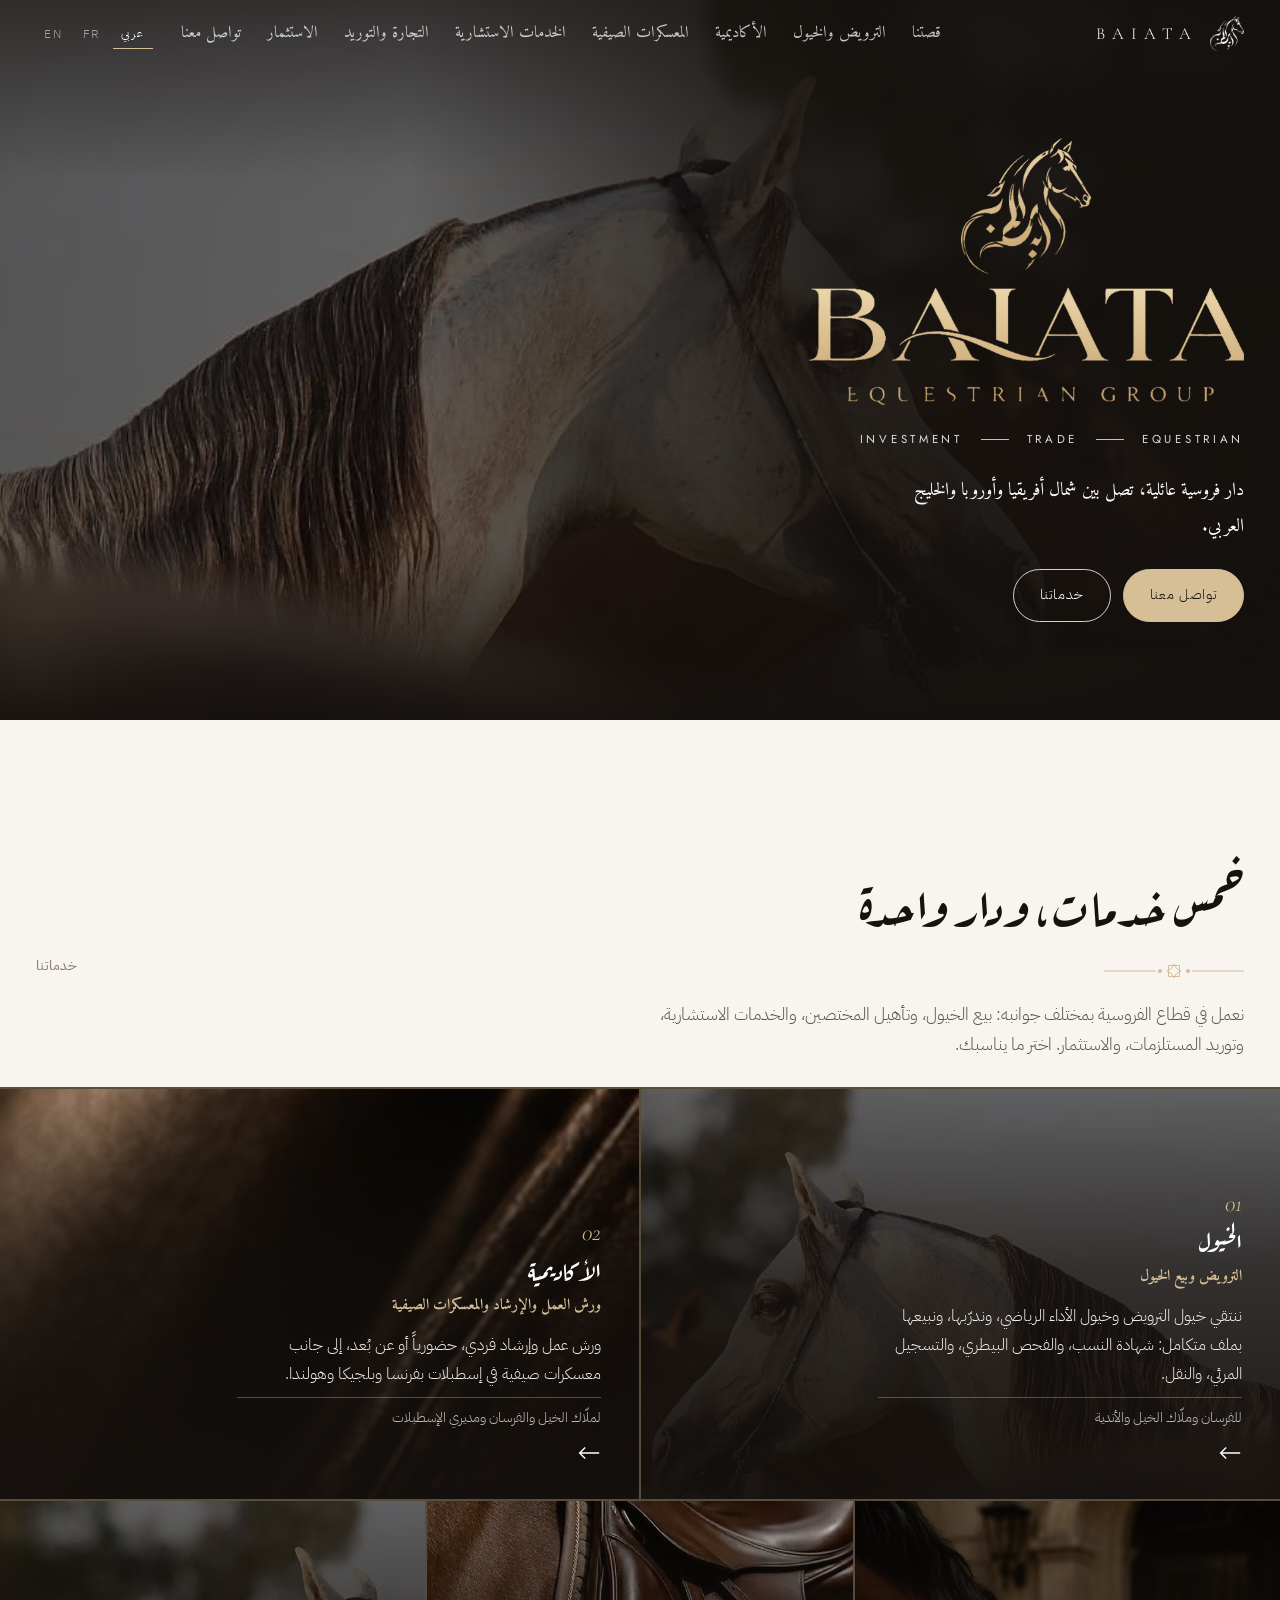
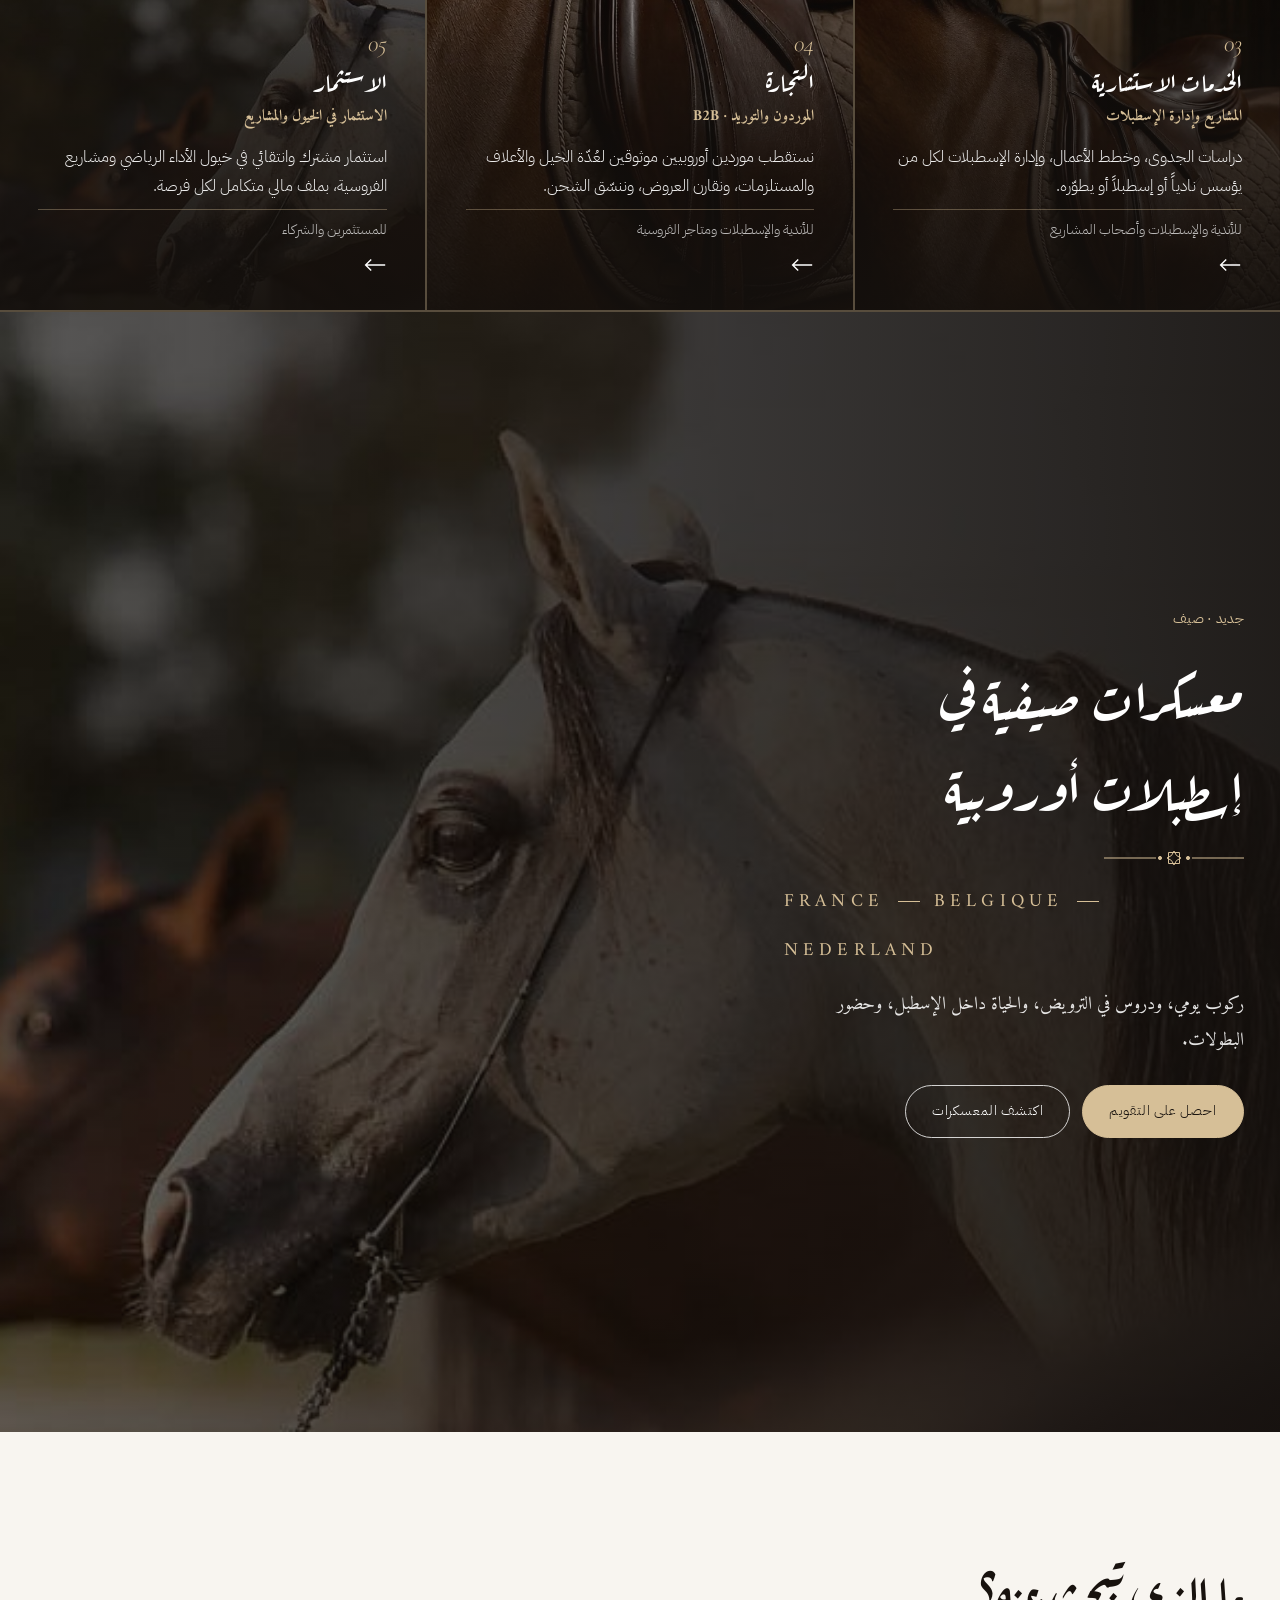
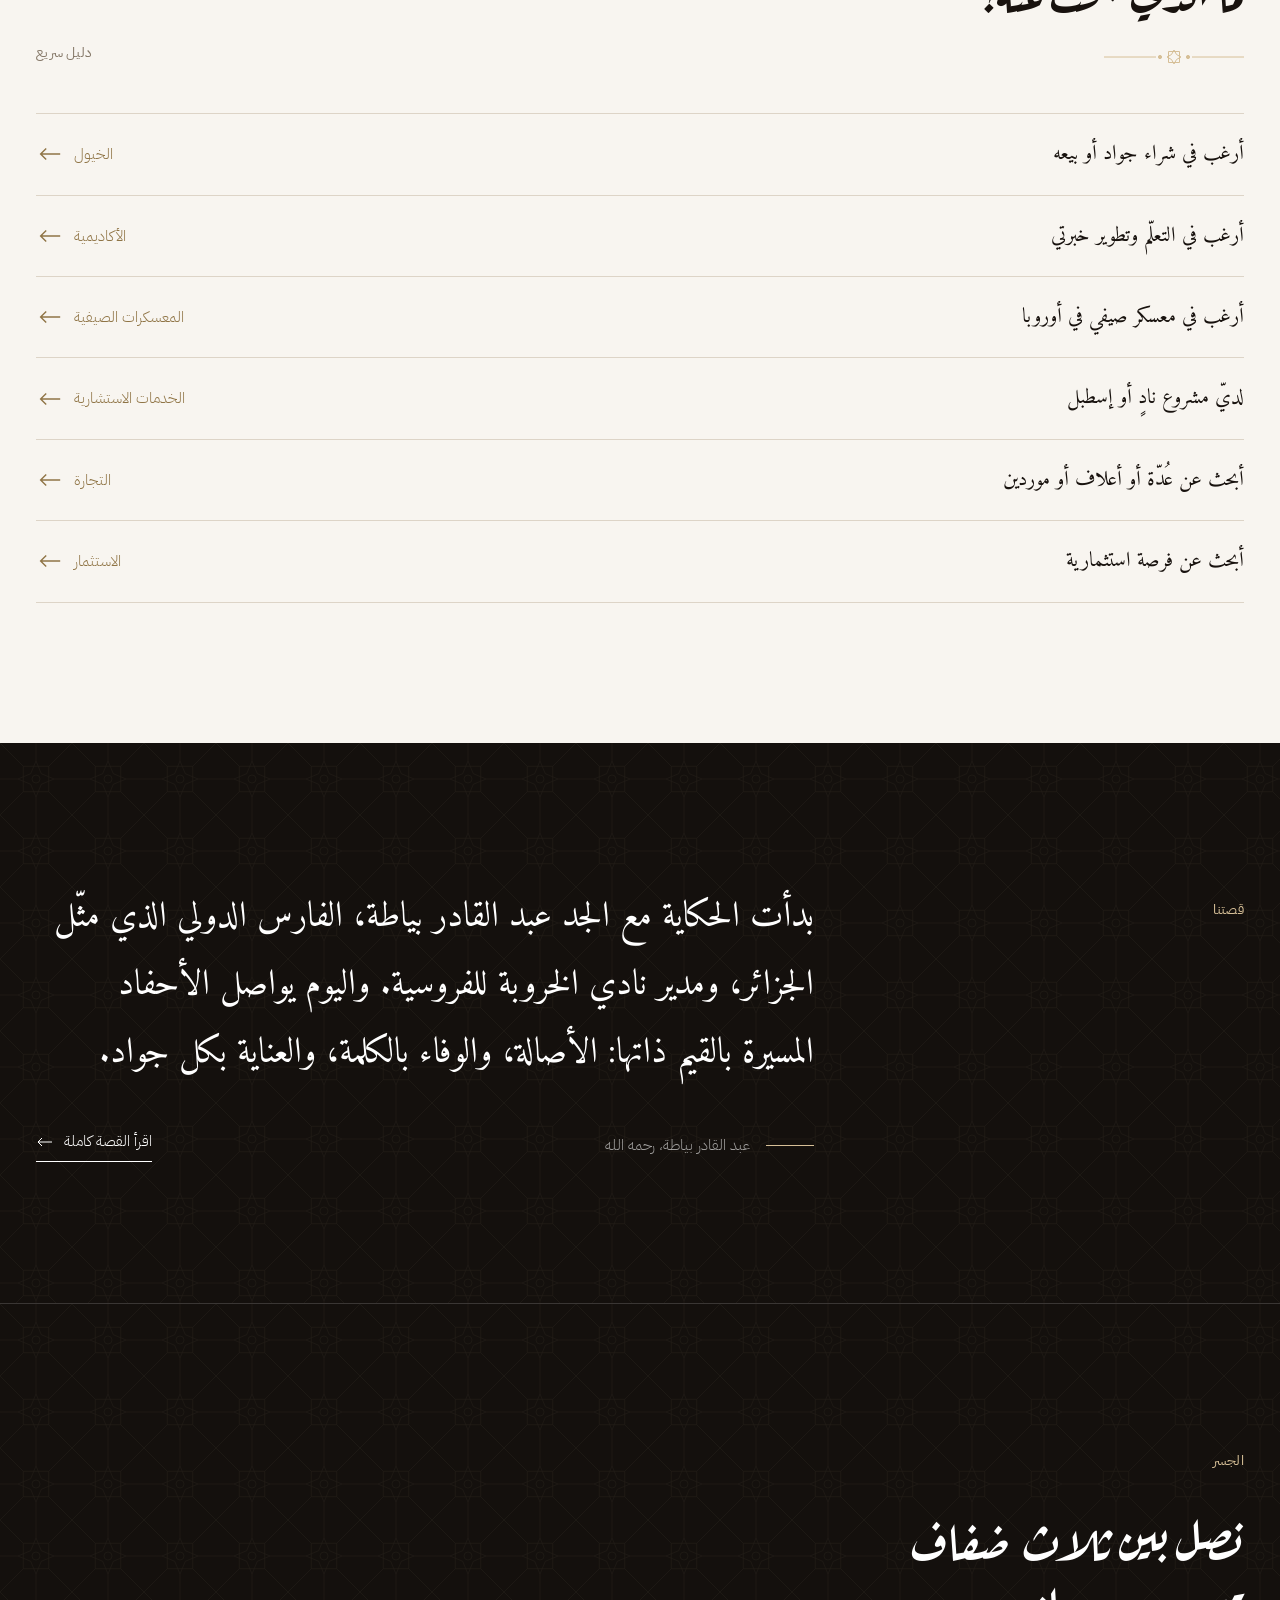
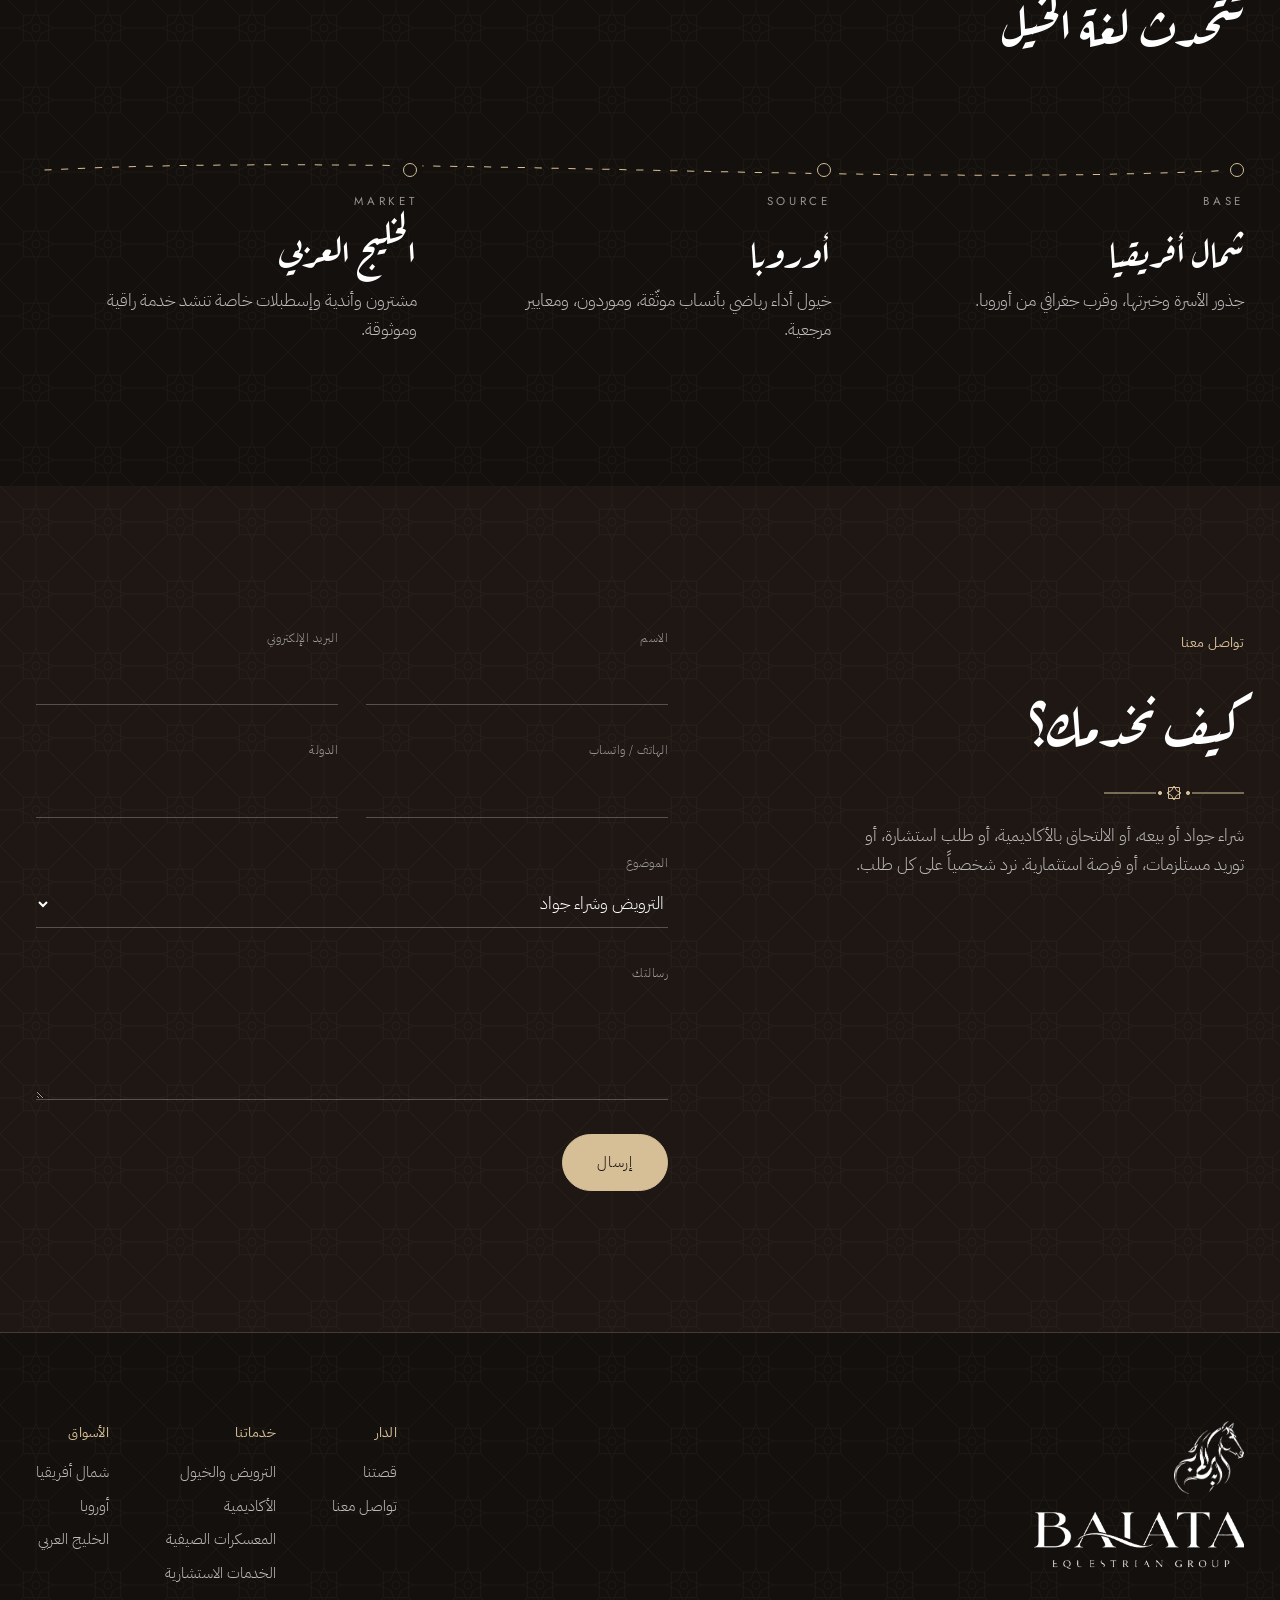
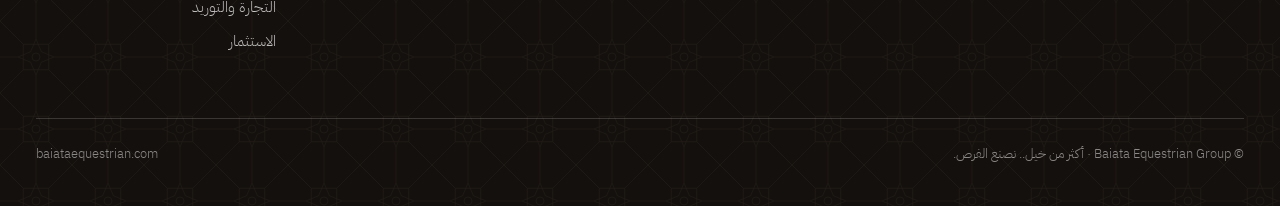
==== commit ffedefaa: "Clearer services, Trade B2B page, summer camps, contact forms, Gulf Arabic, French, calligraphy Co-A" ====
--- a/index.html
+++ b/index.html
@@ -6,11 +6,8 @@
 <title>Baiata Equestrian Group</title>
 <meta name="claude:viewport-fit-sides" content="cover">
 <meta name="description" content="Family equestrian house: dressage and sport horses, academy, consulting and capital, between North Africa, Europe and the Gulf.">
-<link rel="preconnect" href="https://fonts.googleapis.com"><link rel="preconnect" href="https://fonts.gstatic.com" crossorigin><link rel="stylesheet" href="https://fonts.googleapis.com/css2?family=Cormorant+Garamond:ital,wght@0,300;0,400;1,300;1,400&family=Jost:wght@300;400&family=Noto+Kufi+Arabic:wght@200;300;400&family=IBM+Plex+Sans+Arabic:wght@300;400&display=swap">
+<link rel="preconnect" href="https://fonts.googleapis.com"><link rel="preconnect" href="https://fonts.gstatic.com" crossorigin><link rel="stylesheet" href="https://fonts.googleapis.com/css2?family=Cormorant+Garamond:ital,wght@0,300;0,400;1,300;1,400&family=Jost:wght@300;400&family=Noto+Kufi+Arabic:wght@200;300;400&family=IBM+Plex+Sans+Arabic:wght@300;400&family=Aref+Ruqaa:wght@400;700&family=Amiri:ital,wght@0,400;0,700;1,400&display=swap">
 <link rel="stylesheet" href="css/style.css">
-<meta property="og:title" content="Baiata Equestrian Group">
-<meta property="og:description" content="Family equestrian house: dressage and sport horses, academy, consulting and capital, between North Africa, Europe and the Gulf.">
-<meta property="og:image" content="https://baiataequestrian.com/assets/hero.jpg">
 <link rel="canonical" href="https://baiataequestrian.com/">
 <link rel="icon" href="assets/mark.png">
 </head>
@@ -19,14 +16,15 @@
   <div class="wrap">
     <div class="bar">
       <a class="home" href="index.html" aria-label="Baiata, home"><img src="assets/mark.png" alt="" width="684" height="712"><span>BAIATA</span></a>
-      <nav aria-label="Main"><a href="history.html"><span lang="ar">القصة</span><span lang="en">Our Story</span></a><a href="horses.html"><span lang="ar">الدريساج والخيول</span><span lang="en">Dressage & Horses</span></a><a href="academy.html"><span lang="ar">الأكاديمية</span><span lang="en">Academy</span></a><a href="consulting.html"><span lang="ar">الاستشارات</span><span lang="en">Consulting</span></a><a href="capital.html"><span lang="ar">الاستثمار</span><span lang="en">Capital</span></a><a href="index.html#contact"><span lang="ar">تواصل</span><span lang="en">Contact</span></a></nav>
+      <nav aria-label="Main"><a href="history.html"><span lang="ar">قصتنا</span><span lang="fr">Notre histoire</span><span lang="en">Our Story</span></a><a href="horses.html"><span lang="ar">الترويض والخيول</span><span lang="fr">Dressage &amp; chevaux</span><span lang="en">Dressage & Horses</span></a><a href="academy.html"><span lang="ar">الأكاديمية</span><span lang="fr">Académie</span><span lang="en">Academy</span></a><a href="academy.html#summer-camps"><span lang="ar">المعسكرات الصيفية</span><span lang="fr">Stages d'été</span><span lang="en">Summer camps</span></a><a href="consulting.html"><span lang="ar">الخدمات الاستشارية</span><span lang="fr">Conseil</span><span lang="en">Consulting</span></a><a href="trade.html"><span lang="ar">التجارة والتوريد</span><span lang="fr">Négoce B2B</span><span lang="en">Trade B2B</span></a><a href="capital.html"><span lang="ar">الاستثمار</span><span lang="fr">Investissement</span><span lang="en">Capital</span></a><a href="index.html#contact"><span lang="ar">تواصل معنا</span><span lang="fr">Contact</span><span lang="en">Contact</span></a></nav>
       <div class="lang" role="group" aria-label="Language">
         <button id="btn-ar" type="button" data-set="ar" aria-pressed="true">عربي</button>
+        <button id="btn-fr" type="button" data-set="fr" aria-pressed="false">FR</button>
         <button id="btn-en" type="button" data-set="en" aria-pressed="false">EN</button>
       </div>
       <button class="menu-btn" id="menu-btn" type="button" aria-label="Menu" aria-expanded="false"><span></span></button>
     </div>
-    <nav class="drawer" aria-label="Mobile"><a href="history.html"><span lang="ar">القصة</span><span lang="en">Our Story</span></a><a href="horses.html"><span lang="ar">الدريساج والخيول</span><span lang="en">Dressage & Horses</span></a><a href="academy.html"><span lang="ar">الأكاديمية</span><span lang="en">Academy</span></a><a href="consulting.html"><span lang="ar">الاستشارات</span><span lang="en">Consulting</span></a><a href="capital.html"><span lang="ar">الاستثمار</span><span lang="en">Capital</span></a><a href="index.html#contact"><span lang="ar">تواصل</span><span lang="en">Contact</span></a></nav>
+    <nav class="drawer" aria-label="Mobile"><a href="history.html"><span lang="ar">قصتنا</span><span lang="fr">Notre histoire</span><span lang="en">Our Story</span></a><a href="horses.html"><span lang="ar">الترويض والخيول</span><span lang="fr">Dressage &amp; chevaux</span><span lang="en">Dressage & Horses</span></a><a href="academy.html"><span lang="ar">الأكاديمية</span><span lang="fr">Académie</span><span lang="en">Academy</span></a><a href="academy.html#summer-camps"><span lang="ar">المعسكرات الصيفية</span><span lang="fr">Stages d'été</span><span lang="en">Summer camps</span></a><a href="consulting.html"><span lang="ar">الخدمات الاستشارية</span><span lang="fr">Conseil</span><span lang="en">Consulting</span></a><a href="trade.html"><span lang="ar">التجارة والتوريد</span><span lang="fr">Négoce B2B</span><span lang="en">Trade B2B</span></a><a href="capital.html"><span lang="ar">الاستثمار</span><span lang="fr">Investissement</span><span lang="en">Capital</span></a><a href="index.html#contact"><span lang="ar">تواصل معنا</span><span lang="fr">Contact</span><span lang="en">Contact</span></a></nav>
   </div>
 </header>
 <main>
@@ -35,82 +33,121 @@
   <div class="wrap hh-in">
     <div class="logo"><img class="mark" src="assets/mark_gold.png" alt="" width="684" height="712"><h1 style="margin:0"><img class="word" src="assets/wordmark_gold.png" alt="Baiata Equestrian Group" width="1306" height="352"></h1></div>
     <div class="tagline label"><span>Investment</span><i></i><span>Trade</span><i></i><span>Equestrian</span></div>
-    <p class="lead"><span lang="ar">بيت فروسية عائلي، بين شمال إفريقيا وأوروبا والخليج.</span><span lang="en">A family equestrian house between North Africa, Europe and the Gulf.</span></p>
-    <div class="ctas"><a class="pill gold" href="#contact"><span lang="ar">تواصل معنا</span><span lang="en">Get in touch</span></a><a class="pill" href="history.html"><span lang="ar">قصتنا</span><span lang="en">Our story</span></a></div>
-  </div>
-</section>
-
-<section class="tiles" aria-label="Baiata">
+    <p class="lead"><span lang="ar">دار فروسية عائلية، تصل بين شمال أفريقيا وأوروبا والخليج العربي.</span><span lang="fr">Une maison équestre familiale entre l'Afrique du Nord, l'Europe et le Golfe.</span><span lang="en">A family equestrian house between North Africa, Europe and the Gulf.</span></p>
+    <div class="ctas"><a class="pill gold" href="#contact"><span lang="ar">تواصل معنا</span><span lang="fr">Nous contacter</span><span lang="en">Get in touch</span></a><a class="pill" href="#services"><span lang="ar">خدماتنا</span><span lang="fr">Nos services</span><span lang="en">Our services</span></a></div>
+  </div>
+</section>
+
+<section class="svc-head" id="services">
+  <div class="wrap">
+    <div class="sec-head"><h2 class="display"><span lang="ar">خمس خدمات، ودار واحدة</span><span lang="fr">Cinq services, une seule maison</span><span lang="en">Five services, one house</span></h2><span class="label"><span lang="ar">خدماتنا</span><span lang="fr">Nos services</span><span lang="en">Our services</span></span></div>
+    <p class="svc-intro"><span lang="ar">نعمل في قطاع الفروسية بمختلف جوانبه: بيع الخيول، وتأهيل المختصين، والخدمات الاستشارية، وتوريد المستلزمات، والاستثمار. اختر ما يناسبك.</span><span lang="fr">Nous couvrons tout l'univers du cheval : nous vendons des chevaux, formons les professionnels, conseillons les projets, approvisionnons en équipement et investissons. Choisissez ce qui vous correspond.</span><span lang="en">We work across the horse world: we sell horses, train professionals, advise projects, source equipment and invest. Choose what fits you.</span></p>
+  </div>
+</section>
+
+<section class="tiles svc" aria-label="Services">
+  <a class="tile" href="horses.html">
+  <img src="assets/h1.jpg" alt="" style="object-position:60% 50%">
+  <div class="t-in">
+    <span class="t-num">01</span>
+    <h3><span lang="en">Horses</span><span lang="fr">Chevaux</span><span lang="ar">الخيول</span></h3>
+    <span class="t-sub"><span lang="ar">الترويض وبيع الخيول</span><span lang="fr">Dressage &amp; vente de chevaux</span><span lang="en">Dressage &amp; horse sales</span></span>
+    <p><span lang="ar">ننتقي خيول الترويض وخيول الأداء الرياضي، وندرّبها، ونبيعها بملف متكامل: شهادة النسب، والفحص البيطري، والتسجيل المرئي، والنقل.</span><span lang="fr">Nous sélectionnons, formons et vendons des chevaux de dressage et de sport avec un dossier complet : pedigree, visite vétérinaire, vidéo et transport.</span><span lang="en">We select, train and sell dressage and sport horses with a full file: pedigree, vetting, video and transport.</span></p>
+    <span class="t-for"><span lang="ar">للفرسان وملّاك الخيل والأندية</span><span lang="fr">Pour cavaliers, propriétaires et clubs</span><span lang="en">For riders, owners and clubs</span></span>
+    <span class="t-arrow" aria-hidden="true"><svg width="16" height="10" viewBox="0 0 16 10" aria-hidden="true"><path d="M0 5h14M10 1l4 4-4 4" fill="none" stroke="currentColor"/></svg></span>
+  </div>
+</a>
+  <a class="tile" href="academy.html">
+  <img src="assets/leather.jpg" alt="" style="object-position:50% 50%">
+  <div class="t-in">
+    <span class="t-num">02</span>
+    <h3><span lang="en">Academy</span><span lang="fr">Académie</span><span lang="ar">الأكاديمية</span></h3>
+    <span class="t-sub"><span lang="ar">ورش العمل والإرشاد والمعسكرات الصيفية</span><span lang="fr">Ateliers, mentorat &amp; stages d'été</span><span lang="en">Workshops, mentoring &amp; summer camps</span></span>
+    <p><span lang="ar">ورش عمل وإرشاد فردي، حضورياً أو عن بُعد، إلى جانب معسكرات صيفية في إسطبلات بفرنسا وبلجيكا وهولندا.</span><span lang="fr">Ateliers et mentorat individuel, sur place ou en ligne, ainsi que des stages d'été dans des écuries en France, en Belgique et aux Pays-Bas.</span><span lang="en">Workshops and one-to-one mentoring, on site or online, plus summer camps at stables in France, Belgium and the Netherlands.</span></p>
+    <span class="t-for"><span lang="ar">لملّاك الخيل والفرسان ومديري الإسطبلات</span><span lang="fr">Pour propriétaires, cavaliers et gérants d'écurie</span><span lang="en">For owners, riders and stable managers</span></span>
+    <span class="t-arrow" aria-hidden="true"><svg width="16" height="10" viewBox="0 0 16 10" aria-hidden="true"><path d="M0 5h14M10 1l4 4-4 4" fill="none" stroke="currentColor"/></svg></span>
+  </div>
+</a>
+  <a class="tile" href="consulting.html">
+  <img src="assets/hero.jpg" alt="" style="object-position:50% 8%">
+  <div class="t-in">
+    <span class="t-num">03</span>
+    <h3><span lang="en">Consulting</span><span lang="fr">Conseil</span><span lang="ar">الخدمات الاستشارية</span></h3>
+    <span class="t-sub"><span lang="ar">المشاريع وإدارة الإسطبلات</span><span lang="fr">Projets &amp; gestion d'écurie</span><span lang="en">Projects &amp; stable management</span></span>
+    <p><span lang="ar">دراسات الجدوى، وخطط الأعمال، وإدارة الإسطبلات لكل من يؤسس نادياً أو إسطبلاً أو يطوّره.</span><span lang="fr">Études de faisabilité, business plans et gestion d'écurie pour lancer ou développer un club ou une écurie.</span><span lang="en">Feasibility studies, business plans and stable operations for anyone launching or growing a club or stable.</span></p>
+    <span class="t-for"><span lang="ar">للأندية والإسطبلات وأصحاب المشاريع</span><span lang="fr">Pour clubs, écuries et porteurs de projet</span><span lang="en">For clubs, stables and project owners</span></span>
+    <span class="t-arrow" aria-hidden="true"><svg width="16" height="10" viewBox="0 0 16 10" aria-hidden="true"><path d="M0 5h14M10 1l4 4-4 4" fill="none" stroke="currentColor"/></svg></span>
+  </div>
+</a>
+  <a class="tile" href="trade.html">
+  <img src="assets/h2.jpg" alt="" style="object-position:50% 50%">
+  <div class="t-in">
+    <span class="t-num">04</span>
+    <h3><span lang="en">Trade</span><span lang="fr">Négoce</span><span lang="ar">التجارة</span></h3>
+    <span class="t-sub"><span lang="ar">الموردون والتوريد · B2B</span><span lang="fr">Fournisseurs &amp; approvisionnement (B2B)</span><span lang="en">Suppliers &amp; sourcing (B2B)</span></span>
+    <p><span lang="ar">نستقطب موردين أوروبيين موثوقين لعُدّة الخيل والأعلاف والمستلزمات، ونقارن العروض، وننسّق الشحن.</span><span lang="fr">Nous trouvons des fournisseurs européens fiables pour la sellerie, l'alimentation et les fournitures, comparons les devis et organisons l'expédition.</span><span lang="en">We find reliable suppliers of equipment, feed and supplies in Europe, compare quotes and arrange shipping.</span></p>
+    <span class="t-for"><span lang="ar">للأندية والإسطبلات ومتاجر الفروسية</span><span lang="fr">Pour clubs, écuries et selleries</span><span lang="en">For clubs, stables and retailers</span></span>
+    <span class="t-arrow" aria-hidden="true"><svg width="16" height="10" viewBox="0 0 16 10" aria-hidden="true"><path d="M0 5h14M10 1l4 4-4 4" fill="none" stroke="currentColor"/></svg></span>
+  </div>
+</a>
   <a class="tile" href="capital.html">
   <img src="assets/h3.jpg" alt="" style="object-position:50% 50%">
   <div class="t-in">
-    <h2><span lang="en">Investment</span><span lang="ar">الاستثمار</span></h2>
-    <p><span lang="ar">استثمار في خيول استثنائية وفرص واعدة.</span><span lang="en">Invest in exceptional horses and promising opportunities.</span></p>
-    <span class="t-arrow" aria-hidden="true"><svg width="16" height="10" viewBox="0 0 16 10" aria-hidden="true"><path d="M0 5h14M10 1l4 4-4 4" fill="none" stroke="currentColor"/></svg></span>
-  </div>
-</a>
-  <a class="tile" href="horses.html">
-  <img src="assets/h1.jpg" alt="" style="object-position:60% 50%">
-  <div class="t-in">
-    <h2><span lang="en">Dressage &amp; Horses</span><span lang="ar">الدريساج والخيول</span></h2>
-    <p><span lang="ar">خيول مختارة، تُدرَّب وتُباع بملف كامل.</span><span lang="en">Selected horses, trained and sold with a full file.</span></p>
-    <span class="t-arrow" aria-hidden="true"><svg width="16" height="10" viewBox="0 0 16 10" aria-hidden="true"><path d="M0 5h14M10 1l4 4-4 4" fill="none" stroke="currentColor"/></svg></span>
-  </div>
-</a>
-  <a class="tile" href="history.html">
-  <img src="assets/mane.jpg" alt="" style="object-position:50% 30%">
-  <div class="t-in">
-    <h2><span lang="en">Our Story</span><span lang="ar">قصتنا</span></h2>
-    <p><span lang="ar">أعمال عائلية، من الجد إلى اليوم.</span><span lang="en">A family business, from our grandfather to today.</span></p>
-    <span class="t-arrow" aria-hidden="true"><svg width="16" height="10" viewBox="0 0 16 10" aria-hidden="true"><path d="M0 5h14M10 1l4 4-4 4" fill="none" stroke="currentColor"/></svg></span>
-  </div>
-</a>
-  <a class="tile" href="academy.html">
-  <img src="assets/leather.jpg" alt="" style="object-position:50% 50%">
-  <div class="t-in">
-    <h2><span lang="en">Workshops &amp; Mentoring</span><span lang="ar">الورشات والمرافقة</span></h2>
-    <p><span lang="ar">تعلّم، تطوّر، انمُ. حضورياً وعن بُعد.</span><span lang="en">Learn, improve, grow. On site and online.</span></p>
-    <span class="t-arrow" aria-hidden="true"><svg width="16" height="10" viewBox="0 0 16 10" aria-hidden="true"><path d="M0 5h14M10 1l4 4-4 4" fill="none" stroke="currentColor"/></svg></span>
-  </div>
-</a>
-  <a class="tile" href="consulting.html">
-  <img src="assets/hero.jpg" alt="" style="object-position:50% 8%">
-  <div class="t-in">
-    <h2><span lang="en">Consulting</span><span lang="ar">الاستشارات</span></h2>
-    <p><span lang="ar">خبرة عملية لنجاح يدوم.</span><span lang="en">Expert advice for lasting success.</span></p>
-    <span class="t-arrow" aria-hidden="true"><svg width="16" height="10" viewBox="0 0 16 10" aria-hidden="true"><path d="M0 5h14M10 1l4 4-4 4" fill="none" stroke="currentColor"/></svg></span>
-  </div>
-</a>
-  <a class="tile" href="consulting.html#sourcing">
-  <img src="assets/h2.jpg" alt="" style="object-position:50% 50%">
-  <div class="t-in">
-    <h2><span lang="en">B2B with Suppliers</span><span lang="ar">الموردون B2B</span></h2>
-    <p><span lang="ar">علاقات مباشرة لشراكات أقوى.</span><span lang="en">Direct connections for stronger partnerships.</span></p>
-    <span class="t-arrow" aria-hidden="true"><svg width="16" height="10" viewBox="0 0 16 10" aria-hidden="true"><path d="M0 5h14M10 1l4 4-4 4" fill="none" stroke="currentColor"/></svg></span>
-  </div>
-</a>
+    <span class="t-num">05</span>
+    <h3><span lang="en">Capital</span><span lang="fr">Investissement</span><span lang="ar">الاستثمار</span></h3>
+    <span class="t-sub"><span lang="ar">الاستثمار في الخيول والمشاريع</span><span lang="fr">Investir dans les chevaux &amp; les projets</span><span lang="en">Investing in horses &amp; projects</span></span>
+    <p><span lang="ar">استثمار مشترك وانتقائي في خيول الأداء الرياضي ومشاريع الفروسية، بملف مالي متكامل لكل فرصة.</span><span lang="fr">Co-investissement sélectif dans des chevaux de sport et des projets équestres, avec un dossier financier complet pour chaque opportunité.</span><span lang="en">Selective co-investment in sport horses and equestrian projects, with a full financial file for every opportunity.</span></p>
+    <span class="t-for"><span lang="ar">للمستثمرين والشركاء</span><span lang="fr">Pour investisseurs et partenaires</span><span lang="en">For investors and partners</span></span>
+    <span class="t-arrow" aria-hidden="true"><svg width="16" height="10" viewBox="0 0 16 10" aria-hidden="true"><path d="M0 5h14M10 1l4 4-4 4" fill="none" stroke="currentColor"/></svg></span>
+  </div>
+</a>
+</section>
+
+<section class="photo camp-band">
+  <div class="bg"><img src="assets/band.jpg" alt=""></div>
+  <div class="wrap">
+    <span class="label"><span lang="ar">جديد · صيف</span><span lang="fr">Nouveau · Été</span><span lang="en">New · Summer</span></span>
+    <h2 class="display"><span lang="ar">معسكرات صيفية في إسطبلات أوروبية</span><span lang="fr">Stages d'été dans des écuries européennes</span><span lang="en">Summer camps at European stables</span></h2>
+    <p class="cb-c"><span>France</span><i></i><span>Belgique</span><i></i><span>Nederland</span></p>
+    <p><span lang="ar">ركوب يومي، ودروس في الترويض، والحياة داخل الإسطبل، وحضور البطولات.</span><span lang="fr">Monte quotidienne, cours de dressage, vie d'écurie et visites de concours.</span><span lang="en">Daily riding, dressage lessons, stable life and visits to competitions.</span></p>
+    <div class="ctas"><a class="pill gold" href="academy.html#calendar"><span lang="ar">احصل على التقويم</span><span lang="fr">Recevoir le calendrier</span><span lang="en">Get the calendar</span></a><a class="pill" href="academy.html#summer-camps"><span lang="ar">اكتشف المعسكرات</span><span lang="fr">Découvrir les stages</span><span lang="en">Discover the camps</span></a></div>
+  </div>
+</section>
+
+<section class="need">
+  <div class="wrap">
+    <div class="sec-head"><h2 class="display"><span lang="ar">ما الذي تبحث عنه؟</span><span lang="fr">De quoi avez-vous besoin ?</span><span lang="en">What do you need?</span></h2><span class="label"><span lang="ar">دليل سريع</span><span lang="fr">Guide rapide</span><span lang="en">Quick guide</span></span></div>
+    <div class="need-list">
+<a class="need-row" href="horses.html"><span class="q"><span lang="ar">أرغب في شراء جواد أو بيعه</span><span lang="fr">Je veux acheter ou vendre un cheval</span><span lang="en">I want to buy or sell a horse</span></span><span class="go"><span lang="ar">الخيول</span><span lang="fr">Chevaux</span><span lang="en">Horses</span><span class="t-arrow" aria-hidden="true"><svg width="16" height="10" viewBox="0 0 16 10" aria-hidden="true"><path d="M0 5h14M10 1l4 4-4 4" fill="none" stroke="currentColor"/></svg></span></span></a>
+<a class="need-row" href="academy.html"><span class="q"><span lang="ar">أرغب في التعلّم وتطوير خبرتي</span><span lang="fr">Je veux apprendre et progresser</span><span lang="en">I want to learn and build my skills</span></span><span class="go"><span lang="ar">الأكاديمية</span><span lang="fr">Académie</span><span lang="en">Academy</span><span class="t-arrow" aria-hidden="true"><svg width="16" height="10" viewBox="0 0 16 10" aria-hidden="true"><path d="M0 5h14M10 1l4 4-4 4" fill="none" stroke="currentColor"/></svg></span></span></a>
+<a class="need-row" href="academy.html#summer-camps"><span class="q"><span lang="ar">أرغب في معسكر صيفي في أوروبا</span><span lang="fr">Je cherche un stage d'été en Europe</span><span lang="en">I want a summer camp in Europe</span></span><span class="go"><span lang="ar">المعسكرات الصيفية</span><span lang="fr">Stages d'été</span><span lang="en">Summer camps</span><span class="t-arrow" aria-hidden="true"><svg width="16" height="10" viewBox="0 0 16 10" aria-hidden="true"><path d="M0 5h14M10 1l4 4-4 4" fill="none" stroke="currentColor"/></svg></span></span></a>
+<a class="need-row" href="consulting.html"><span class="q"><span lang="ar">لديّ مشروع نادٍ أو إسطبل</span><span lang="fr">J'ai un projet de club ou d'écurie</span><span lang="en">I have a club or stable project</span></span><span class="go"><span lang="ar">الخدمات الاستشارية</span><span lang="fr">Conseil</span><span lang="en">Consulting</span><span class="t-arrow" aria-hidden="true"><svg width="16" height="10" viewBox="0 0 16 10" aria-hidden="true"><path d="M0 5h14M10 1l4 4-4 4" fill="none" stroke="currentColor"/></svg></span></span></a>
+<a class="need-row" href="trade.html"><span class="q"><span lang="ar">أبحث عن عُدّة أو أعلاف أو موردين</span><span lang="fr">Je cherche du matériel, de l'alimentation ou des fournisseurs</span><span lang="en">I'm looking for equipment, feed or suppliers</span></span><span class="go"><span lang="ar">التجارة</span><span lang="fr">Négoce</span><span lang="en">Trade</span><span class="t-arrow" aria-hidden="true"><svg width="16" height="10" viewBox="0 0 16 10" aria-hidden="true"><path d="M0 5h14M10 1l4 4-4 4" fill="none" stroke="currentColor"/></svg></span></span></a>
+<a class="need-row" href="capital.html"><span class="q"><span lang="ar">أبحث عن فرصة استثمارية</span><span lang="fr">Je cherche une opportunité d'investissement</span><span lang="en">I'm looking for an investment opportunity</span></span><span class="go"><span lang="ar">الاستثمار</span><span lang="fr">Investissement</span><span lang="en">Capital</span><span class="t-arrow" aria-hidden="true"><svg width="16" height="10" viewBox="0 0 16 10" aria-hidden="true"><path d="M0 5h14M10 1l4 4-4 4" fill="none" stroke="currentColor"/></svg></span></span></a>
+    </div>
+  </div>
 </section>
 
 <section class="home-story">
   <div class="wrap grid">
-    <div class="label"><span lang="ar">قصتنا</span><span lang="en">Our Story</span></div>
+    <div class="label"><span lang="ar">قصتنا</span><span lang="fr">Notre histoire</span><span lang="en">Our Story</span></div>
     <div class="reveal">
-      <p class="display"><span lang="ar">بدأت الحكاية مع الجد عبد القادر بياطة وحبّه للخيل. واليوم يواصل الأحفاد الطريق بالقيم نفسها: الأصالة، والكلمة، والعناية بكل حصان.</span><span lang="en">It began with our grandfather, Abdelkader Baiata, and his love of horses. Today his grandchildren carry it on with the same values: lineage, a kept word, and care for every horse.</span></p>
-      <div class="foot"><p class="sign"><span lang="ar">عبد القادر بياطة، رحمه الله</span><span lang="en">In memory of Abdelkader Baiata</span></p><a class="more" href="history.html"><span lang="ar">اقرأ القصة كاملة</span><span lang="en">Read the full story</span><svg width="16" height="10" viewBox="0 0 16 10" aria-hidden="true"><path d="M0 5h14M10 1l4 4-4 4" fill="none" stroke="currentColor"/></svg></a></div>
+      <p class="display"><span lang="ar">بدأت الحكاية مع الجد عبد القادر بياطة، الفارس الدولي الذي مثّل الجزائر، ومدير نادي الخروبة للفروسية. واليوم يواصل الأحفاد المسيرة بالقيم ذاتها: الأصالة، والوفاء بالكلمة، والعناية بكل جواد.</span><span lang="fr">Tout a commencé avec notre grand-père, Abdelkader Baiata, cavalier international pour l'Algérie et directeur du Club hippique d'El Kharrouba. Ses petits-enfants poursuivent aujourd'hui avec les mêmes valeurs : la lignée, la parole donnée et le soin de chaque cheval.</span><span lang="en">It began with our grandfather, Abdelkader Baiata, an international rider for Algeria and director of the Club Hippique El Kharrouba. Today his grandchildren carry it on with the same values: lineage, a kept word, and care for every horse.</span></p>
+      <div class="foot"><p class="sign"><span lang="ar">عبد القادر بياطة، رحمه الله</span><span lang="fr">À la mémoire d'Abdelkader Baiata</span><span lang="en">In memory of Abdelkader Baiata</span></p><a class="more" href="history.html"><span lang="ar">اقرأ القصة كاملة</span><span lang="fr">Lire toute l'histoire</span><span lang="en">Read the full story</span><svg width="16" height="10" viewBox="0 0 16 10" aria-hidden="true"><path d="M0 5h14M10 1l4 4-4 4" fill="none" stroke="currentColor"/></svg></a></div>
     </div>
   </div>
 </section>
 
 <section class="bridge">
   <div class="wrap">
-    <span class="label"><span lang="ar">الجسر</span><span lang="en">The Bridge</span></span>
-    <h2 class="display reveal"><span lang="ar">نصل بين ثلاث ضفاف تتكلم لغة الخيل</span><span lang="en">Connecting three shores that speak the language of horses</span></h2>
+    <span class="label"><span lang="ar">الجسر</span><span lang="fr">Le pont</span><span lang="en">The Bridge</span></span>
+    <h2 class="display reveal"><span lang="ar">نصل بين ثلاث ضفاف تتحدث لغة الخيل</span><span lang="fr">Relier trois rives qui parlent la langue du cheval</span><span lang="en">Connecting three shores that speak the language of horses</span></h2>
     <div class="route">
       <svg viewBox="0 0 1000 24" preserveAspectRatio="none" aria-hidden="true"><path d="M7 12 C 300 -6, 700 30, 993 12"/></svg>
       <div class="stops">
-        <div class="stop reveal"><span class="dot"></span><span class="label">Base</span><h3 class="display"><span lang="ar">شمال إفريقيا</span><span lang="en">North Africa</span></h3><p><span lang="ar">جذور العائلة وخبرتها، وقرب جغرافي من أوروبا.</span><span lang="en">The family's roots and know-how, close to Europe.</span></p></div>
-        <div class="stop reveal"><span class="dot"></span><span class="label">Source</span><h3 class="display"><span lang="ar">أوروبا</span><span lang="en">Europe</span></h3><p><span lang="ar">خيول رياضية بنسب موثق، وموردون ومعايير مرجعية.</span><span lang="en">Sport horses with documented pedigrees, suppliers and benchmarks.</span></p></div>
-        <div class="stop reveal"><span class="dot"></span><span class="label">Market</span><h3 class="display"><span lang="ar">الخليج</span><span lang="en">The Gulf</span></h3><p><span lang="ar">مشترون وأندية وإسطبلات خاصة تبحث عن خدمة راقية وموثوقة.</span><span lang="en">Buyers, clubs and private stables seeking discreet, reliable service.</span></p></div>
+        <div class="stop reveal"><span class="dot"></span><span class="label">Base</span><h3 class="display"><span lang="ar">شمال أفريقيا</span><span lang="fr">Afrique du Nord</span><span lang="en">North Africa</span></h3><p><span lang="ar">جذور الأسرة وخبرتها، وقرب جغرافي من أوروبا.</span><span lang="fr">Les racines et le savoir-faire de la famille, aux portes de l'Europe.</span><span lang="en">The family's roots and know-how, close to Europe.</span></p></div>
+        <div class="stop reveal"><span class="dot"></span><span class="label">Source</span><h3 class="display"><span lang="ar">أوروبا</span><span lang="fr">Europe</span><span lang="en">Europe</span></h3><p><span lang="ar">خيول أداء رياضي بأنساب موثّقة، وموردون، ومعايير مرجعية.</span><span lang="fr">Des chevaux de sport aux origines documentées, des fournisseurs et des références.</span><span lang="en">Sport horses with documented pedigrees, suppliers and benchmarks.</span></p></div>
+        <div class="stop reveal"><span class="dot"></span><span class="label">Market</span><h3 class="display"><span lang="ar">الخليج العربي</span><span lang="fr">Le Golfe</span><span lang="en">The Gulf</span></h3><p><span lang="ar">مشترون وأندية وإسطبلات خاصة تنشد خدمة راقية وموثوقة.</span><span lang="fr">Acheteurs, clubs et écuries privées en quête d'un service discret et fiable.</span><span lang="en">Buyers, clubs and private stables seeking discreet, reliable service.</span></p></div>
       </div>
     </div>
   </div>
@@ -119,25 +156,29 @@
 <section class="enquire dark" id="contact">
   <div class="wrap grid">
     <div>
-      <span class="label"><span lang="ar">تواصل</span><span lang="en">Contact</span></span>
-      <h2 class="display"><span lang="ar">كيف نخدمك؟</span><span lang="en">How may we help?</span></h2>
-      <p class="intro-t"><span lang="ar">شراء حصان أو بيعه، تسجيل في الأكاديمية، استشارة، أو فرصة استثمار. نرد شخصياً على كل طلب.</span><span lang="en">Buying or selling a horse, joining the Academy, consulting or an investment opportunity. Every request receives a personal reply.</span></p>
-    </div>
-    <form id="enquiry-form" novalidate>
-      <div class="f"><label for="f-name"><span lang="ar">الاسم</span><span lang="en">Name</span></label><input id="f-name" name="name" autocomplete="name"></div>
-      <div class="f"><label for="f-country"><span lang="ar">البلد</span><span lang="en">Country</span></label><input id="f-country" name="country" autocomplete="country-name"></div>
-      <div class="f full"><label for="f-topic"><span lang="ar">الموضوع</span><span lang="en">Subject</span></label>
+      <span class="label"><span lang="ar">تواصل معنا</span><span lang="fr">Contact</span><span lang="en">Contact</span></span>
+      <h2 class="display"><span lang="ar">كيف نخدمك؟</span><span lang="fr">Comment pouvons-nous vous aider ?</span><span lang="en">How may we help?</span></h2>
+      <p class="intro-t"><span lang="ar">شراء جواد أو بيعه، أو الالتحاق بالأكاديمية، أو طلب استشارة، أو توريد مستلزمات، أو فرصة استثمارية. نرد شخصياً على كل طلب.</span><span lang="fr">Achat ou vente d'un cheval, Académie, conseil, approvisionnement ou opportunité d'investissement. Chaque demande reçoit une réponse personnelle.</span><span lang="en">Buying or selling a horse, joining the Academy, consulting, sourcing equipment or an investment opportunity. Every request receives a personal reply.</span></p>
+    </div>
+    <form id="enquiry-form" class="js-send" data-subject="Baiata website: new enquiry">
+      <div class="f"><label for="f-name"><span lang="ar">الاسم</span><span lang="fr">Nom</span><span lang="en">Name</span></label><input id="f-name" name="name" autocomplete="name" required></div>
+      <div class="f"><label for="f-email"><span lang="ar">البريد الإلكتروني</span><span lang="fr">E-mail</span><span lang="en">Email</span></label><input id="f-email" name="email" type="email" autocomplete="email" required></div>
+      <div class="f"><label for="f-phone"><span lang="ar">الهاتف / واتساب</span><span lang="fr">Téléphone / WhatsApp</span><span lang="en">Phone / WhatsApp</span></label><input id="f-phone" name="phone" type="tel" autocomplete="tel"></div>
+      <div class="f"><label for="f-country"><span lang="ar">الدولة</span><span lang="fr">Pays</span><span lang="en">Country</span></label><input id="f-country" name="country" autocomplete="country-name"></div>
+      <div class="f full"><label for="f-topic"><span lang="ar">الموضوع</span><span lang="fr">Objet</span><span lang="en">Subject</span></label>
         <select id="f-topic" name="topic">
-          <option data-ar="الدريساج وشراء حصان" data-en="Dressage &amp; buying a horse">الدريساج وشراء حصان</option>
-          <option data-ar="بيع حصان" data-en="Selling a horse">بيع حصان</option>
-          <option data-ar="الأكاديمية: ورشة أو مرافقة" data-en="Academy: workshop or mentoring">الأكاديمية: ورشة أو مرافقة</option>
-          <option data-ar="استشارة" data-en="Consulting">استشارة</option>
-          <option data-ar="الاستثمار" data-en="Capital &amp; investment">الاستثمار</option>
+          <option data-ar="الترويض وشراء جواد" data-fr="Dressage &amp; achat d'un cheval" data-en="Dressage &amp; buying a horse">الترويض وشراء جواد</option>
+          <option data-ar="بيع جواد" data-fr="Vente d'un cheval" data-en="Selling a horse">بيع جواد</option>
+          <option data-ar="الأكاديمية: ورشة عمل أو إرشاد" data-fr="Académie : atelier ou mentorat" data-en="Academy: workshop or mentoring">الأكاديمية: ورشة عمل أو إرشاد</option>
+          <option data-ar="معسكرات صيفية في أوروبا" data-fr="Stages d'été en Europe" data-en="Summer camps in Europe">معسكرات صيفية في أوروبا</option>
+          <option data-ar="الخدمات الاستشارية" data-fr="Conseil" data-en="Consulting">الخدمات الاستشارية</option>
+          <option data-ar="التجارة: عُدّة وأعلاف وموردون" data-fr="Négoce : matériel, alimentation &amp; fournisseurs" data-en="Trade: equipment, feed &amp; suppliers">التجارة: عُدّة وأعلاف وموردون</option>
+          <option data-ar="الاستثمار" data-fr="Investissement" data-en="Capital &amp; investment">الاستثمار</option>
         </select>
       </div>
-      <div class="f full"><label for="f-msg"><span lang="ar">رسالتك</span><span lang="en">Your message</span></label><textarea id="f-msg" name="message"></textarea></div>
-      <button class="send" type="submit"><span lang="ar">إرسال</span><span lang="en">Send</span></button>
-      <p class="note" id="form-note" hidden><span lang="ar">الموقع في مرحلة التطوير، والرسائل لا تُرسل بعد.</span><span lang="en">The site is in development. Messages are not sent yet.</span></p>
+      <div class="f full"><label for="f-msg"><span lang="ar">رسالتك</span><span lang="fr">Votre message</span><span lang="en">Your message</span></label><textarea id="f-msg" name="message" required></textarea></div>
+      <button class="send" type="submit"><span lang="ar">إرسال</span><span lang="fr">Envoyer</span><span lang="en">Send</span></button>
+      <p class="note js-note" hidden></p>
     </form>
   </div>
 </section>
@@ -147,14 +188,14 @@
     <div class="grid">
       <a class="brand" href="index.html" aria-label="Baiata, home"><img class="m" src="assets/mark.png" alt="" width="684" height="712"><img class="w" src="assets/wordmark.png" alt="Baiata Equestrian Group" width="1306" height="352"></a>
       <div class="cols">
-        <div><span class="label"><span lang="ar">الدار</span><span lang="en">The House</span></span><a href="history.html"><span lang="ar">قصتنا</span><span lang="en">Our story</span></a><a href="index.html#contact"><span lang="ar">تواصل</span><span lang="en">Contact</span></a></div>
-        <div><span class="label"><span lang="ar">الخدمات</span><span lang="en">Services</span></span><a href="horses.html"><span lang="ar">الدريساج والخيول</span><span lang="en">Dressage &amp; horses</span></a><a href="academy.html"><span lang="ar">الأكاديمية</span><span lang="en">Academy</span></a><a href="consulting.html"><span lang="ar">الاستشارات</span><span lang="en">Consulting</span></a><a href="capital.html">Baiata Capital</a></div>
-        <div><span class="label"><span lang="ar">الأسواق</span><span lang="en">Markets</span></span><span style="color:rgba(255,255,255,.72)"><span lang="ar">شمال إفريقيا</span><span lang="en">North Africa</span></span><span style="color:rgba(255,255,255,.72)"><span lang="ar">أوروبا</span><span lang="en">Europe</span></span><span style="color:rgba(255,255,255,.72)"><span lang="ar">الخليج</span><span lang="en">The Gulf</span></span></div>
-      </div>
-    </div>
-    <div class="base"><small>© Baiata Equestrian Group · <span lang="en">More than horses. We build opportunities.</span><span lang="ar">أكثر من خيول. نبني الفرص.</span></small><small>baiataequestrian.com</small></div>
+        <div><span class="label"><span lang="ar">الدار</span><span lang="fr">La Maison</span><span lang="en">The House</span></span><a href="history.html"><span lang="ar">قصتنا</span><span lang="fr">Notre histoire</span><span lang="en">Our story</span></a><a href="index.html#contact"><span lang="ar">تواصل معنا</span><span lang="fr">Contact</span><span lang="en">Contact</span></a></div>
+        <div><span class="label"><span lang="ar">خدماتنا</span><span lang="fr">Services</span><span lang="en">Services</span></span><a href="horses.html"><span lang="ar">الترويض والخيول</span><span lang="fr">Dressage &amp; chevaux</span><span lang="en">Dressage &amp; horses</span></a><a href="academy.html"><span lang="ar">الأكاديمية</span><span lang="fr">Académie</span><span lang="en">Academy</span></a><a href="academy.html#summer-camps"><span lang="ar">المعسكرات الصيفية</span><span lang="fr">Stages d'été</span><span lang="en">Summer camps</span></a><a href="consulting.html"><span lang="ar">الخدمات الاستشارية</span><span lang="fr">Conseil</span><span lang="en">Consulting</span></a><a href="trade.html"><span lang="ar">التجارة والتوريد</span><span lang="fr">Négoce &amp; approvisionnement</span><span lang="en">Trade &amp; sourcing</span></a><a href="capital.html"><span lang="ar">الاستثمار</span><span lang="fr">Investissement</span><span lang="en">Capital</span></a></div>
+        <div><span class="label"><span lang="ar">الأسواق</span><span lang="fr">Marchés</span><span lang="en">Markets</span></span><span style="color:rgba(255,255,255,.72)"><span lang="ar">شمال أفريقيا</span><span lang="fr">Afrique du Nord</span><span lang="en">North Africa</span></span><span style="color:rgba(255,255,255,.72)"><span lang="ar">أوروبا</span><span lang="fr">Europe</span><span lang="en">Europe</span></span><span style="color:rgba(255,255,255,.72)"><span lang="ar">الخليج العربي</span><span lang="fr">Le Golfe</span><span lang="en">The Gulf</span></span></div>
+      </div>
+    </div>
+    <div class="base"><small>© Baiata Equestrian Group · <span lang="en">More than horses. We build opportunities.</span><span lang="fr">Plus que des chevaux. Nous créons des opportunités.</span><span lang="ar">أكثر من خيل.. نصنع الفرص.</span></small><small>baiataequestrian.com</small></div>
   </div>
 </footer>
 <script src="js/main.js"></script>
-</body>
-</html>
+
+</body></html>
--- a/css/style.css
+++ b/css/style.css
@@ -16,10 +16,10 @@
 html{scroll-behavior:smooth}
 body{margin:0;background:var(--paper);color:var(--ink);font-family:var(--sans);font-weight:300;font-size:17px;line-height:1.75;-webkit-font-smoothing:antialiased}
 html[data-lang="ar"] body{font-family:var(--ar-body)}
-html[data-lang="ar"] [lang="en"], html[data-lang="en"] [lang="ar"]{display:none!important}
+html[data-lang="ar"] [lang="en"],html[data-lang="ar"] [lang="fr"],html[data-lang="en"] [lang="ar"],html[data-lang="en"] [lang="fr"],html[data-lang="fr"] [lang="ar"],html[data-lang="fr"] [lang="en"]{display:none!important}
 h1,h2,h3,p{margin:0}
 h1,h2,h3{font-weight:300;text-wrap:balance}
-html[data-lang="en"] .display{font-family:var(--serif);font-weight:300;letter-spacing:-.01em}
+html[data-lang="en"] .display,html[data-lang="fr"] .display{font-family:var(--serif);font-weight:300;letter-spacing:-.01em}
 html[data-lang="ar"] .display{font-family:var(--kufi);font-weight:200}
 a{color:inherit}
 img{display:block;max-width:100%;height:auto}
@@ -351,3 +351,82 @@
 .enquire.dark .send:hover{background:transparent;color:var(--gold)}
 .enquire.dark .note{color:var(--gold)}
 footer{border-top:1px solid rgba(214,191,151,.25)}
+
+/* Services: clear names, what's included, who it's for */
+.svc-head{padding-bottom:28px}
+.svc-head .sec-head{margin-bottom:20px}
+.svc-intro{max-width:62ch;color:var(--text-2);font-size:1.08rem}
+.tiles.svc{grid-template-columns:repeat(6,minmax(0,1fr))}
+.tiles.svc .tile{grid-column:span 2;min-height:clamp(380px,32vw,460px);align-items:flex-end}
+.tiles.svc .tile:nth-child(-n+2){grid-column:span 3}
+.tiles.svc .tile::after{background:linear-gradient(0deg,rgba(20,16,13,.94),rgba(20,16,13,.7) 55%,rgba(20,16,13,.25))}
+.tiles.svc .t-in{max-width:440px;gap:8px}
+.t-num{font-family:var(--serif);font-style:italic;font-size:1.5rem;line-height:1;color:var(--gold);direction:ltr;justify-self:start}
+.tile h3{font-family:var(--serif);font-size:clamp(1.35rem,2vw,1.7rem);letter-spacing:.18em;text-transform:uppercase;font-weight:400;line-height:1.25;margin:0}
+html[data-lang="ar"] .tile h3{font-family:var(--kufi);font-weight:300;letter-spacing:0;text-transform:none;font-size:clamp(1.35rem,2vw,1.75rem)}
+.t-sub{font-family:"Jost",var(--sans);font-size:.78rem;letter-spacing:.14em;text-transform:uppercase;color:var(--gold)}
+html[data-lang="ar"] .t-sub{font-family:var(--ar-body);letter-spacing:0;font-size:.95rem;text-transform:none}
+.tiles.svc .tile p{font-family:var(--sans);font-style:normal;font-size:.98rem;line-height:1.6;opacity:.92;margin:4px 0 0}
+html[data-lang="ar"] .tiles.svc .tile p{font-family:var(--ar-body);line-height:1.85}
+.t-for{font-size:.86rem;color:rgba(255,255,255,.7);padding-top:8px;border-top:1px solid rgba(214,191,151,.35)}
+@media (max-width:900px){.tiles.svc{grid-template-columns:repeat(2,minmax(0,1fr))}.tiles.svc .tile,.tiles.svc .tile:nth-child(-n+2){grid-column:span 1}.tiles.svc .tile:last-child{grid-column:1/-1}}
+@media (max-width:560px){.tiles.svc{grid-template-columns:1fr}.tiles.svc .tile:last-child{grid-column:auto}.tiles.svc .tile{min-height:360px}}
+.need{padding-top:clamp(70px,9vw,120px)}
+.need-list{display:grid;border-top:1px solid var(--hair)}
+.need-row{display:flex;justify-content:space-between;align-items:center;gap:20px;padding:22px 0;border-bottom:1px solid var(--hair);color:var(--ink);text-decoration:none;transition:padding .35s var(--ease),color .3s}
+.need-row .q{font-size:1.1rem}
+html[data-lang="en"] .need-row .q,html[data-lang="fr"] .need-row .q{font-family:var(--serif);font-size:1.4rem}
+.need-row .go{display:inline-flex;align-items:center;gap:12px;color:var(--gold-ink);font-size:.95rem;white-space:nowrap}
+.need-row .go .t-arrow{margin:0}
+.need-row:hover{padding-inline-start:10px}
+.need-row:hover .t-arrow{transform:translateX(6px)}
+html[dir="rtl"] .need-row:hover .t-arrow{transform:translateX(-6px)}
+.need-row:focus-visible{outline:1px solid var(--gold);outline-offset:4px}
+@media (max-width:560px){.need-row{flex-direction:column;align-items:flex-start;gap:6px}}
+.svc-head,.need{background:var(--paper);color:var(--ink)}
+
+.tribute{padding-top:0}
+.tribute blockquote{margin:0;border-inline-start:1px solid var(--gold);padding-inline-start:clamp(20px,3vw,36px);display:grid;gap:18px}
+.tribute .display{font-size:clamp(1.5rem,2.8vw,2.3rem);line-height:1.45}
+html[data-lang="ar"] .tribute .display{font-size:clamp(1.3rem,2.3vw,1.85rem);line-height:1.95}
+.tribute footer{background:none;padding:0;color:var(--gold-ink);font-size:.92rem}
+
+.camp-intro{max-width:62ch;color:rgba(255,255,255,.75);margin:-16px 0 40px}
+.camps{display:grid;grid-template-columns:repeat(3,minmax(0,1fr));gap:2px;background:rgba(214,191,151,.25)}
+.camp{background:var(--night);padding:clamp(24px,3vw,40px);display:grid;gap:10px;align-content:start}
+.camp .label{color:var(--gold)}
+.camp h3{font-size:clamp(1.6rem,2.6vw,2.2rem)}
+.camp p{color:rgba(255,255,255,.72)}
+.camp-note{margin-top:28px;color:var(--gold);font-size:.95rem}
+@media (max-width:760px){.camps{grid-template-columns:1fr}}
+.send:disabled{opacity:.6;cursor:wait}
+
+.camp-band .wrap{display:grid;gap:18px;justify-items:start;padding-block:clamp(90px,12vw,160px)}
+.camp-band .label{color:var(--gold)}
+.camp-band h2{font-size:clamp(2rem,4.4vw,3.6rem);line-height:1.2;max-width:18ch}
+.camp-band p{max-width:46ch;opacity:.88}
+.cb-c{display:flex;align-items:center;gap:14px;flex-wrap:wrap;font-family:"Jost",var(--sans);letter-spacing:.28em;text-transform:uppercase;font-size:.8rem;color:var(--gold);opacity:1!important;direction:ltr}
+.cb-c i{width:22px;height:1px;background:var(--gold);display:block}
+.camp-band .ctas{display:flex;gap:12px;flex-wrap:wrap;margin-top:8px}
+.camp-band::after{background:linear-gradient(90deg,rgba(20,16,13,.88),rgba(20,16,13,.55) 60%,rgba(20,16,13,.3))}html[dir="rtl"] .camp-band::after{background:linear-gradient(270deg,rgba(20,16,13,.88),rgba(20,16,13,.55) 60%,rgba(20,16,13,.3))}
+
+
+/* ===== Arabic calligraphy + arabesque (Gulf official style) ===== */
+:root{--callig:"Aref Ruqaa","Amiri",serif;--naskh:"Amiri","Noto Naskh Arabic",serif;--arabesque:url("data:image/svg+xml,%3Csvg xmlns='http://www.w3.org/2000/svg' width='72' height='72' viewBox='0 0 72 72'%3E%3Cg fill='none' stroke='%23D6BF97' stroke-width='.7'%3E%3Cpath d='M36 18l5.3 12.7L54 36l-12.7 5.3L36 54l-5.3-12.7L18 36l12.7-5.3z'/%3E%3Cpath d='M23.3 23.3h25.4v25.4H23.3z'/%3E%3Cpath d='M36 18v-18M36 54v18M18 36H0M54 36h18'/%3E%3Cpath d='M0 0l23.3 23.3M72 0L48.7 23.3M0 72l23.3-23.3M72 72L48.7 48.7'/%3E%3Ccircle cx='36' cy='36' r='4'/%3E%3C/g%3E%3C/svg%3E");--divider:url("data:image/svg+xml,%3Csvg xmlns='http://www.w3.org/2000/svg' width='140' height='16' viewBox='0 0 140 16'%3E%3Cg fill='none' stroke='%23D6BF97' stroke-width='1'%3E%3Cpath d='M0 8h52M88 8h52'/%3E%3Cpath d='M70 1l2.5 4.5L77 8l-4.5 2.5L70 15l-2.5-4.5L63 8l4.5-2.5z'/%3E%3Cpath d='M64.5 2.5h11v11h-11z'/%3E%3Ccircle cx='56' cy='8' r='1.6' fill='%23D6BF97'/%3E%3Ccircle cx='84' cy='8' r='1.6' fill='%23D6BF97'/%3E%3C/g%3E%3C/svg%3E")}
+html[data-lang="ar"] .display,html[data-lang="ar"] .page-hero h1,html[data-lang="ar"] .tile h3,html[data-lang="ar"] .tile h2,html[data-lang="ar"] .chapter .when,html[data-lang="ar"] .camp h3,html[data-lang="ar"] .values h3{font-family:var(--callig);font-weight:400;letter-spacing:0}
+html[data-lang="ar"] h1.display,html[data-lang="ar"] .page-hero h1{font-weight:700;line-height:1.55}
+html[data-lang="ar"] .sec-head h2,html[data-lang="ar"] .cta-band h2,html[data-lang="ar"] .camp-band h2,html[data-lang="ar"] .enquire h2,html[data-lang="ar"] .bridge h2{line-height:1.6}
+html[data-lang="ar"] p.display,html[data-lang="ar"] .tribute .display,html[data-lang="ar"] .home-story .display,html[data-lang="ar"] .lead-block .display,html[data-lang="ar"] .quote{font-family:var(--naskh);font-weight:400;line-height:1.9}
+html[data-lang="ar"] .hh-in .lead,html[data-lang="ar"] .page-hero p,html[data-lang="ar"] .camp-band p{font-family:var(--naskh);font-size:1.15rem;line-height:1.95}
+html[data-lang="ar"] .need-row .q{font-family:var(--naskh);font-size:1.3rem}
+html[data-lang="ar"] .t-sub,html[data-lang="ar"] .step h3,html[data-lang="ar"] .row h3{font-family:var(--naskh);font-weight:700}
+html[data-lang="ar"] .step h3{font-size:1.15rem}
+html[data-lang="ar"] .top nav a{font-family:var(--naskh);font-size:1.02rem}
+
+/* arabesque lattice on dark surfaces */
+.on-dark,.home-story,.enquire.dark,footer,.bridge{position:relative;isolation:isolate}
+.on-dark::before,.home-story::before,.enquire.dark::before,footer::before,.bridge::before{content:"";position:absolute;inset:0;z-index:-1;background-image:var(--arabesque);background-size:72px 72px;opacity:.07;pointer-events:none}
+/* ornamental dividers */
+.page-hero h1::after,.sec-head h2::after,.camp-band h2::after,.enquire h2::after{content:"";display:block;width:140px;height:16px;margin-top:20px;background:var(--divider) no-repeat center/contain}
+.cta-band h2::after{content:"";display:block;width:140px;height:16px;margin:22px auto 0;background:var(--divider) no-repeat center/contain}
+.lang{gap:4px}
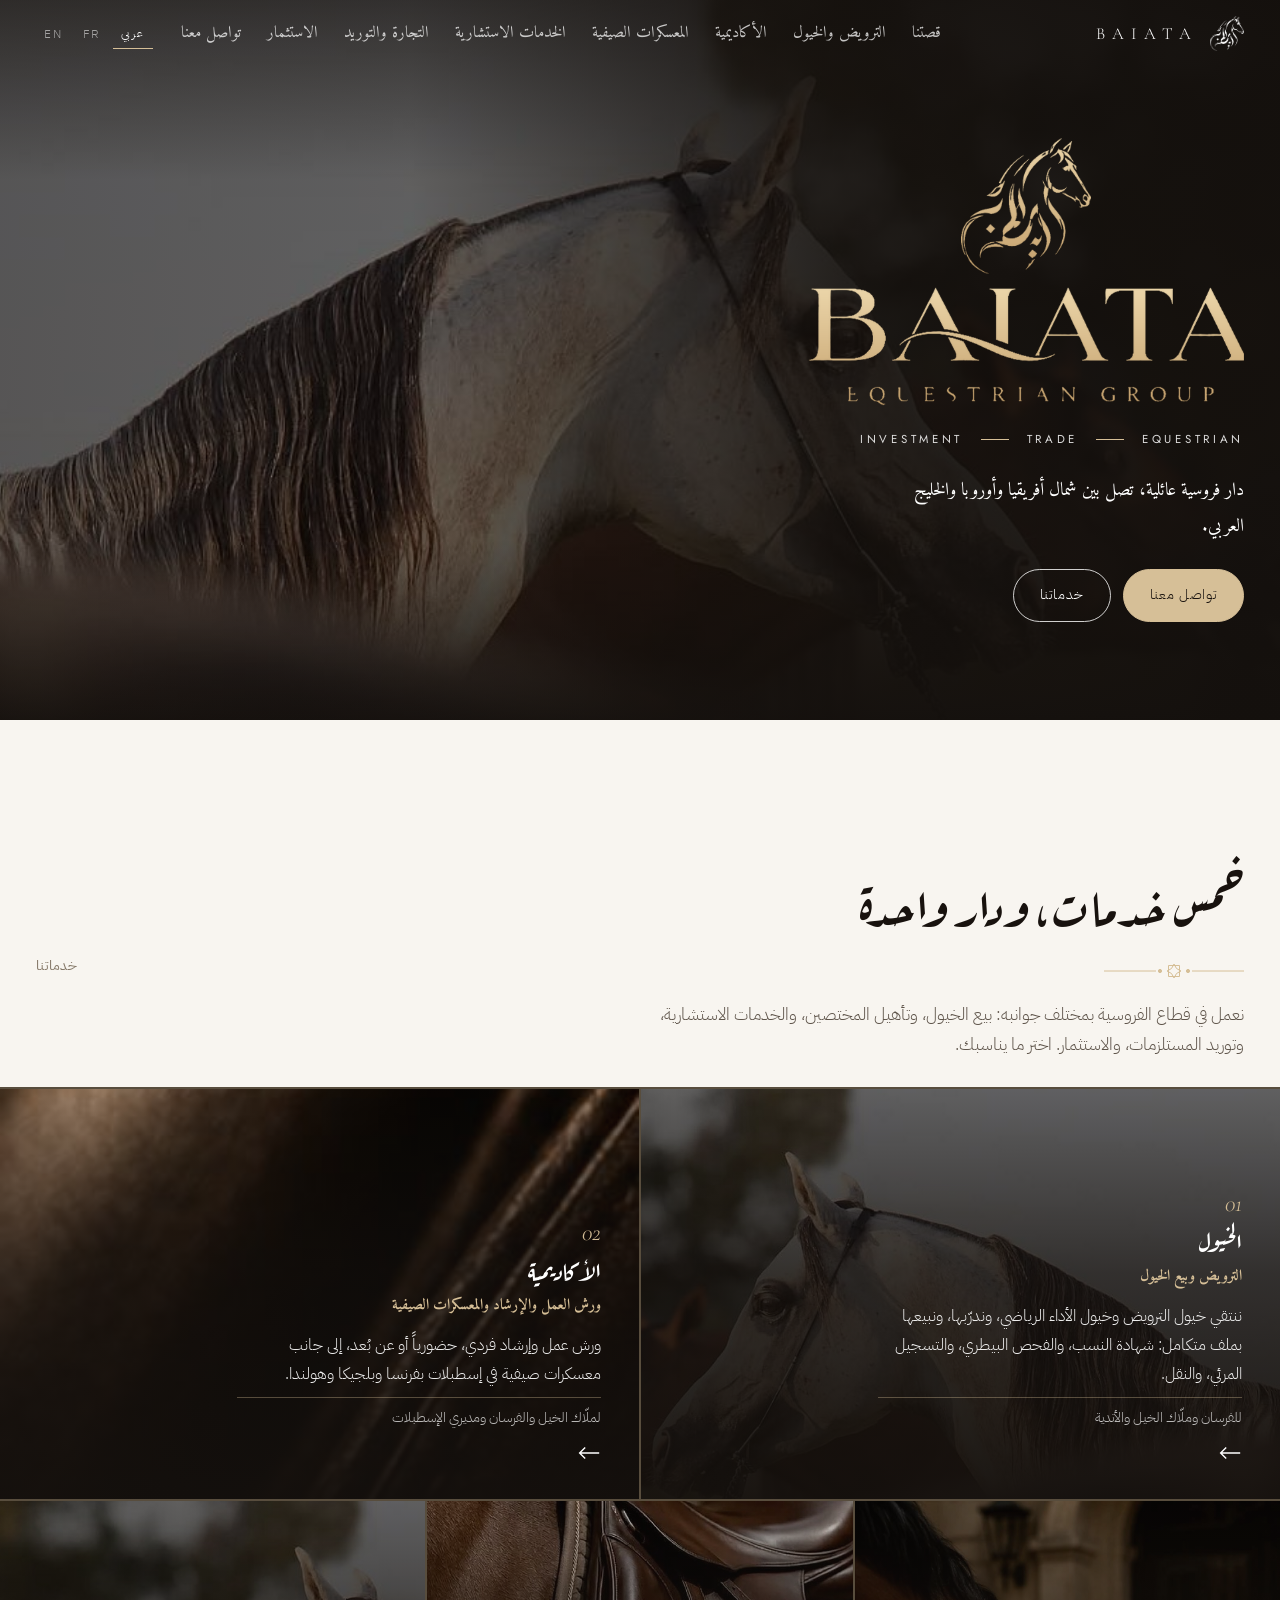
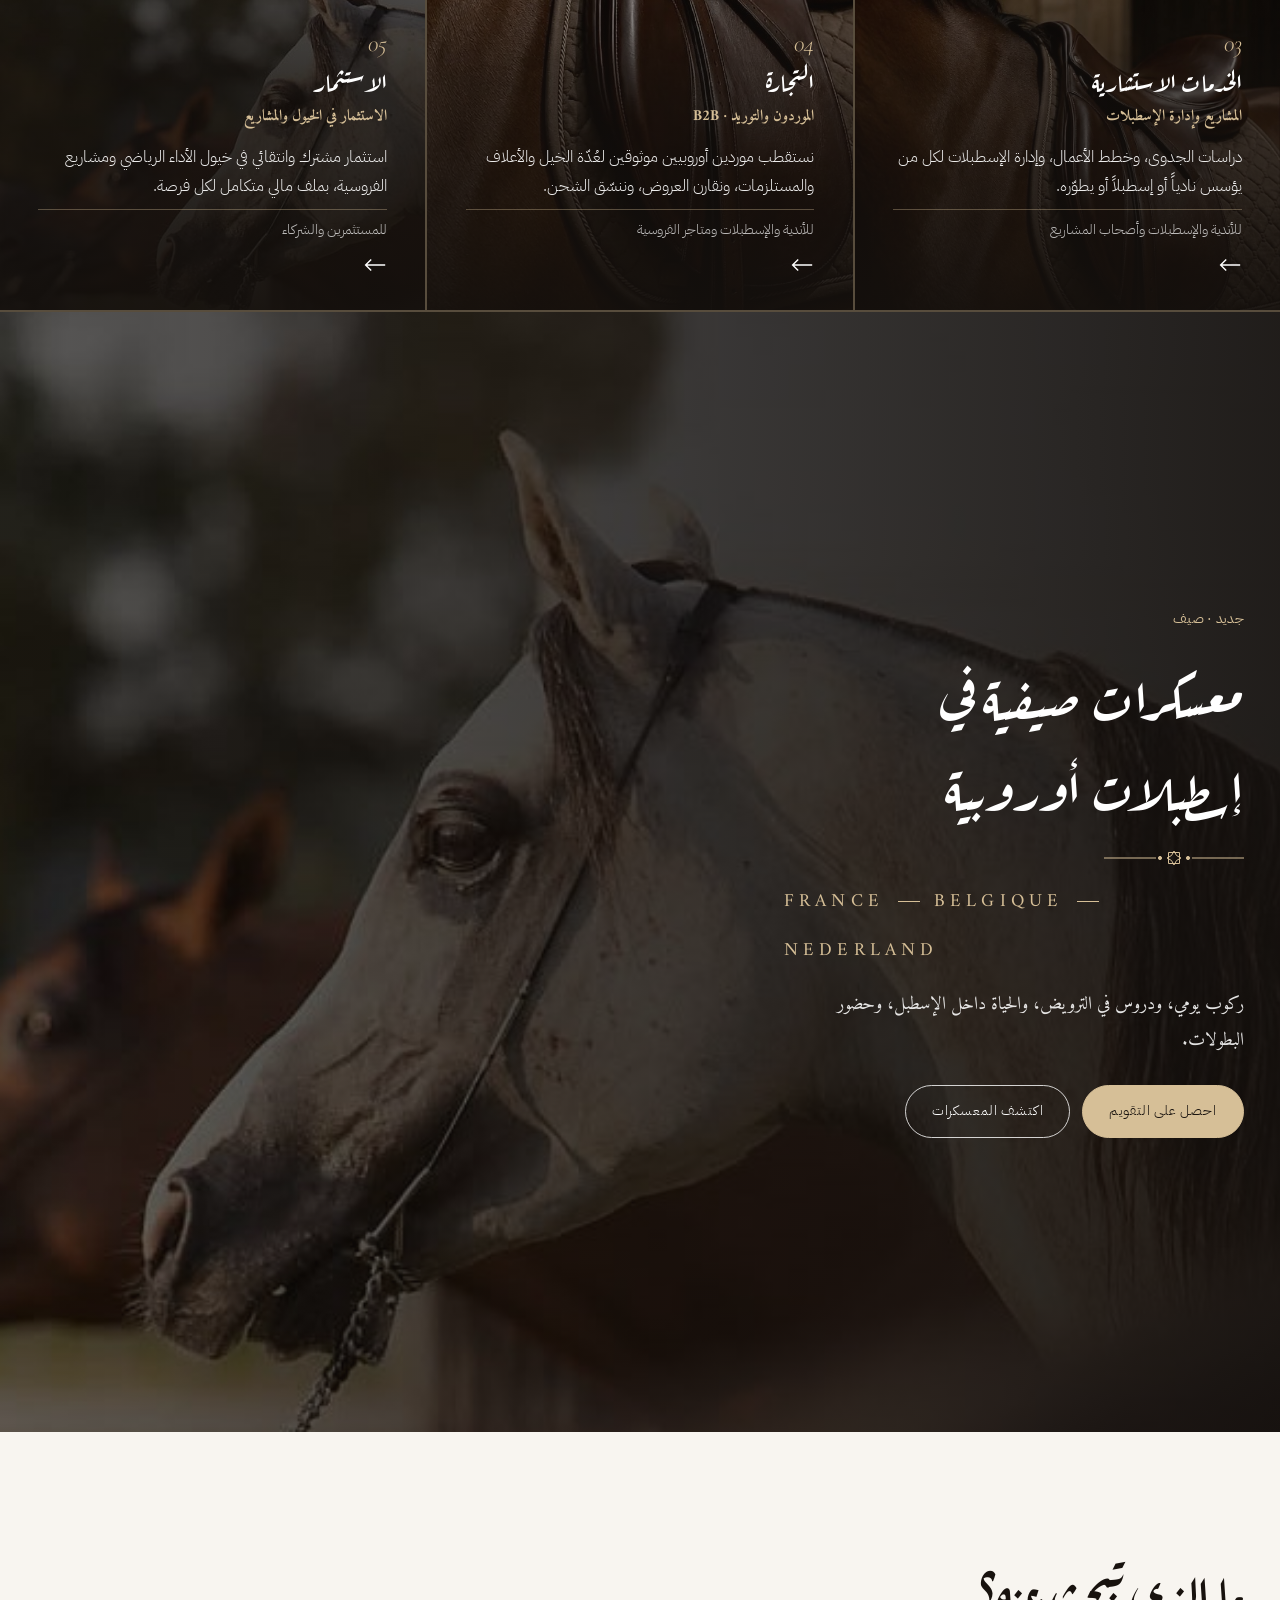
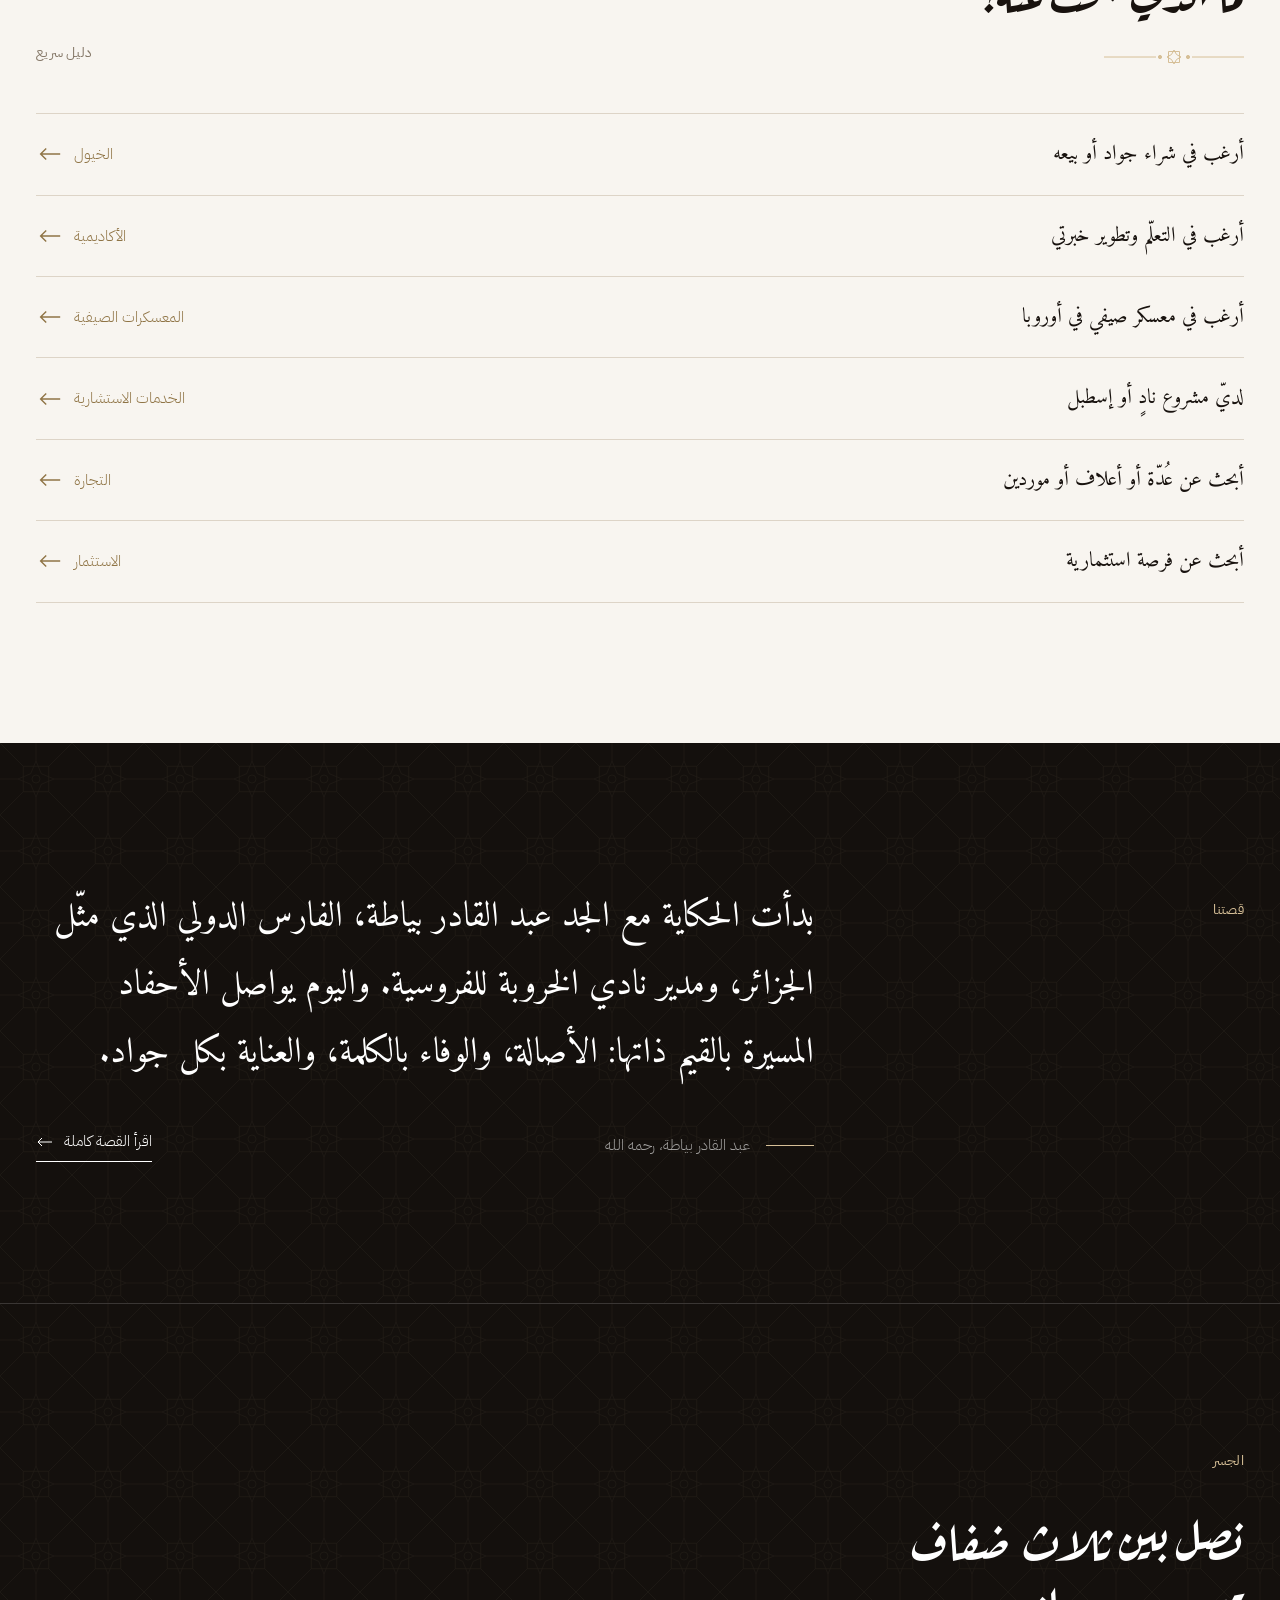
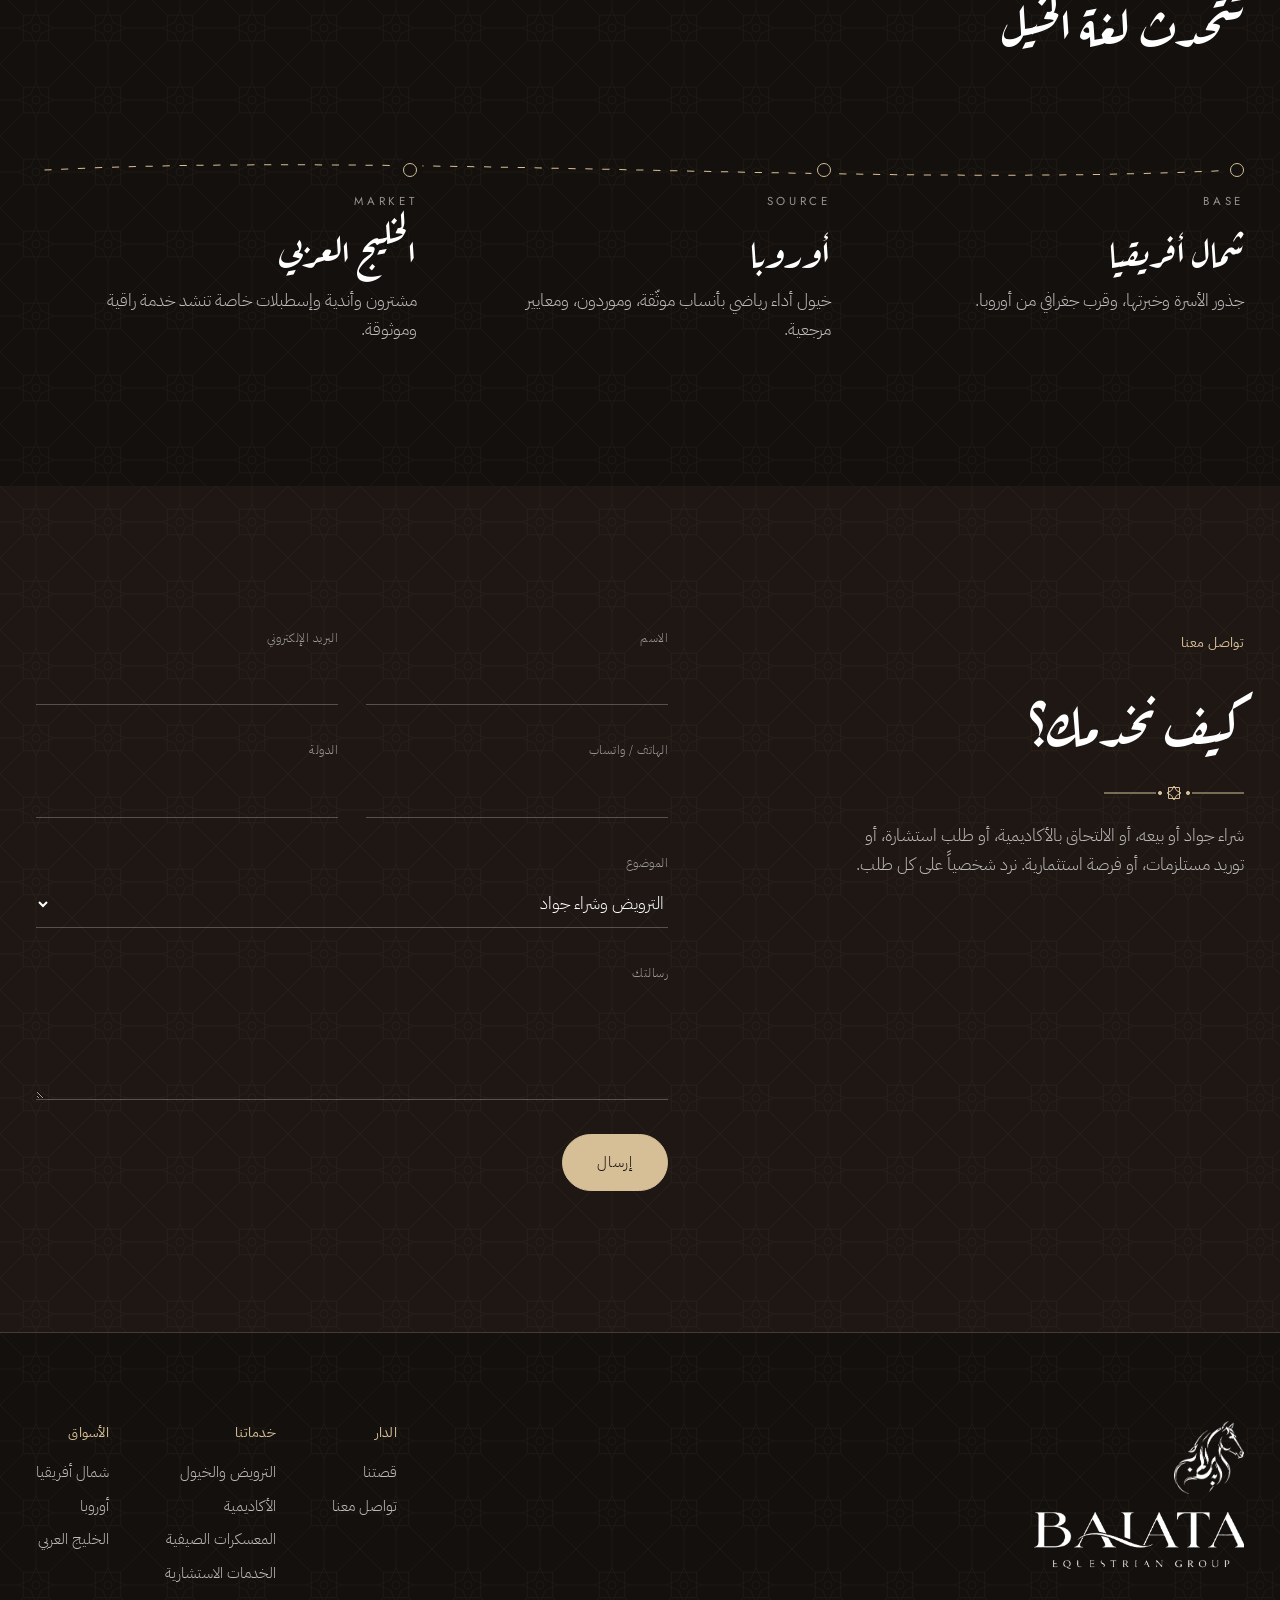
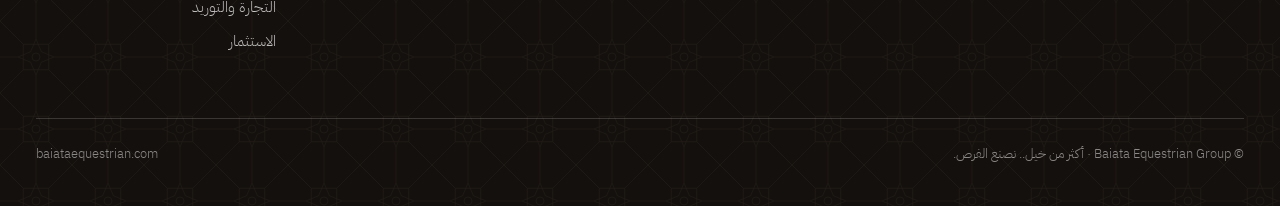
==== commit 112d6954: "Force browsers to load the new styles and script Co-Authored-By: Claude Opus 5.5 <noreply@anthropic." ====
--- a/index.html
+++ b/index.html
@@ -7,7 +7,7 @@
 <meta name="claude:viewport-fit-sides" content="cover">
 <meta name="description" content="Family equestrian house: dressage and sport horses, academy, consulting and capital, between North Africa, Europe and the Gulf.">
 <link rel="preconnect" href="https://fonts.googleapis.com"><link rel="preconnect" href="https://fonts.gstatic.com" crossorigin><link rel="stylesheet" href="https://fonts.googleapis.com/css2?family=Cormorant+Garamond:ital,wght@0,300;0,400;1,300;1,400&family=Jost:wght@300;400&family=Noto+Kufi+Arabic:wght@200;300;400&family=IBM+Plex+Sans+Arabic:wght@300;400&family=Aref+Ruqaa:wght@400;700&family=Amiri:ital,wght@0,400;0,700;1,400&display=swap">
-<link rel="stylesheet" href="css/style.css">
+<link rel="stylesheet" href="css/style.css?v=3">
 <link rel="canonical" href="https://baiataequestrian.com/">
 <link rel="icon" href="assets/mark.png">
 </head>
@@ -196,6 +196,6 @@
     <div class="base"><small>© Baiata Equestrian Group · <span lang="en">More than horses. We build opportunities.</span><span lang="fr">Plus que des chevaux. Nous créons des opportunités.</span><span lang="ar">أكثر من خيل.. نصنع الفرص.</span></small><small>baiataequestrian.com</small></div>
   </div>
 </footer>
-<script src="js/main.js"></script>
+<script src="js/main.js?v=3"></script>
 
 </body></html>
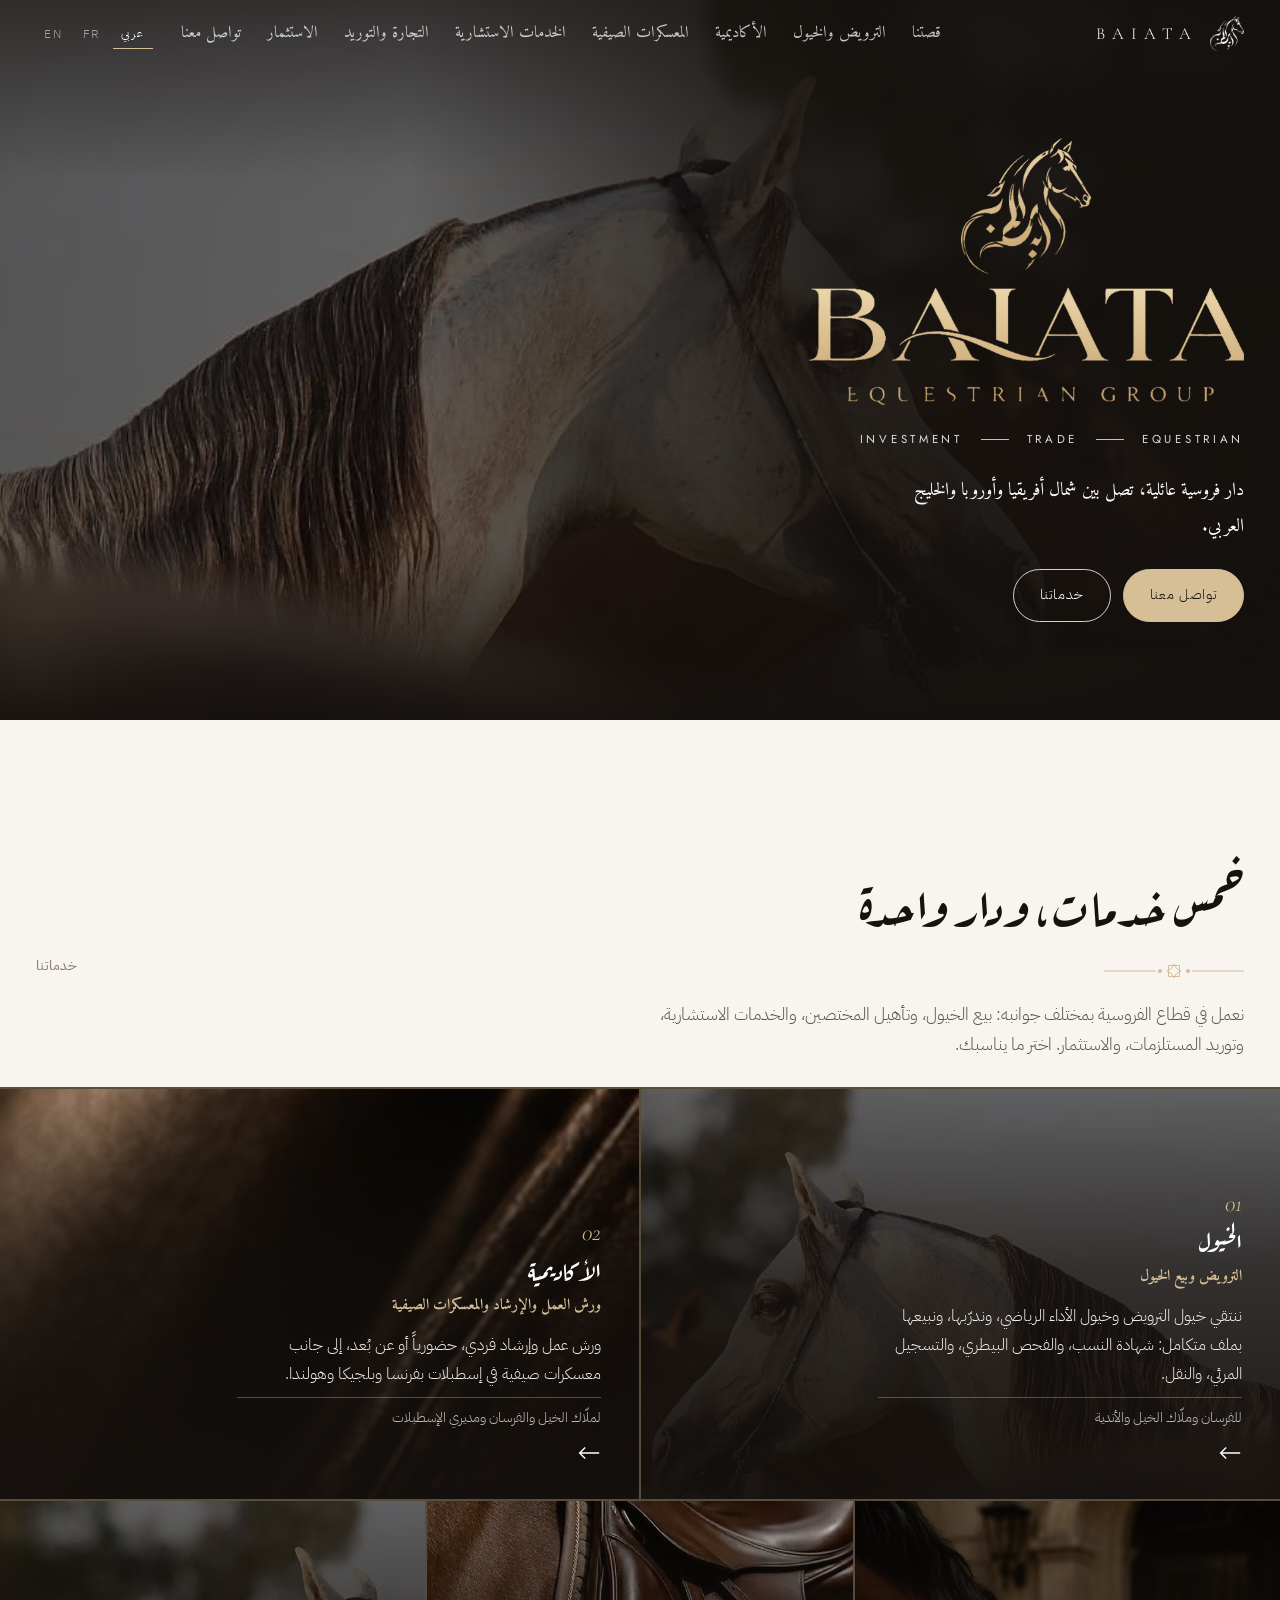
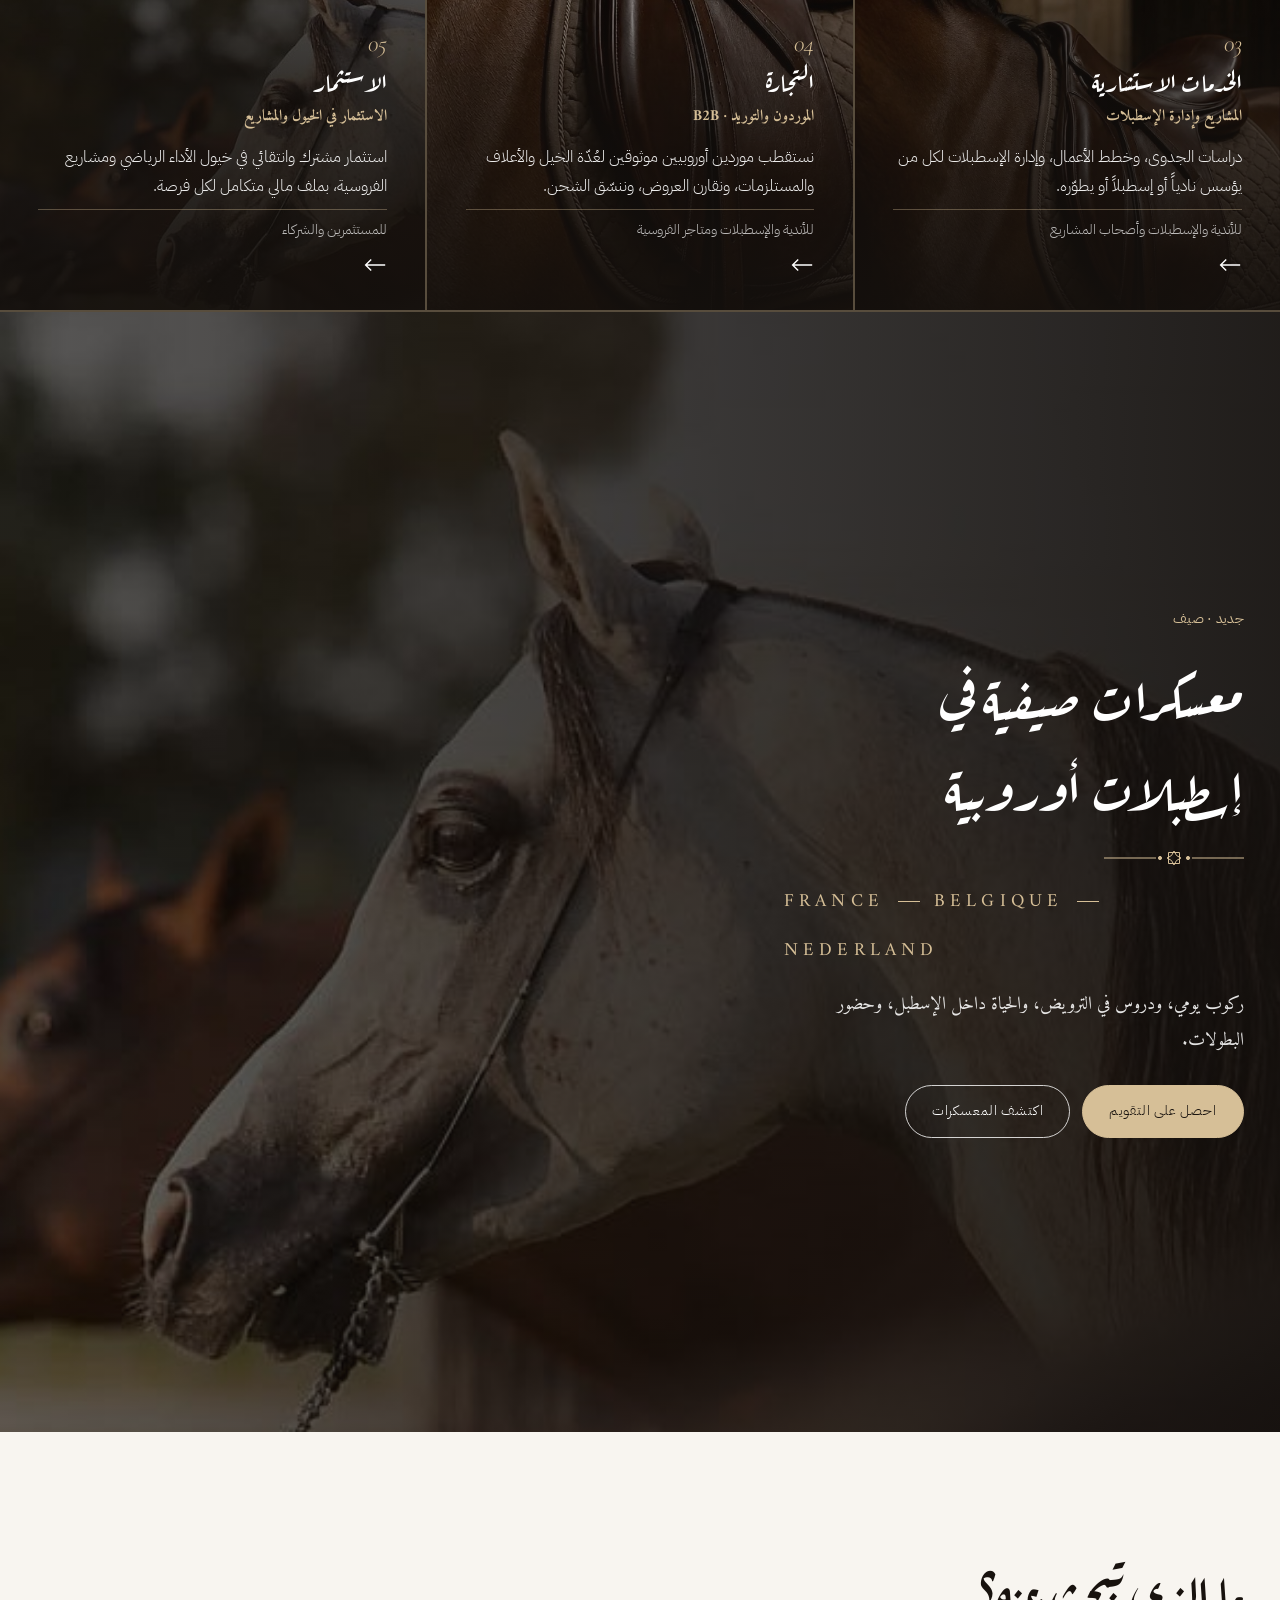
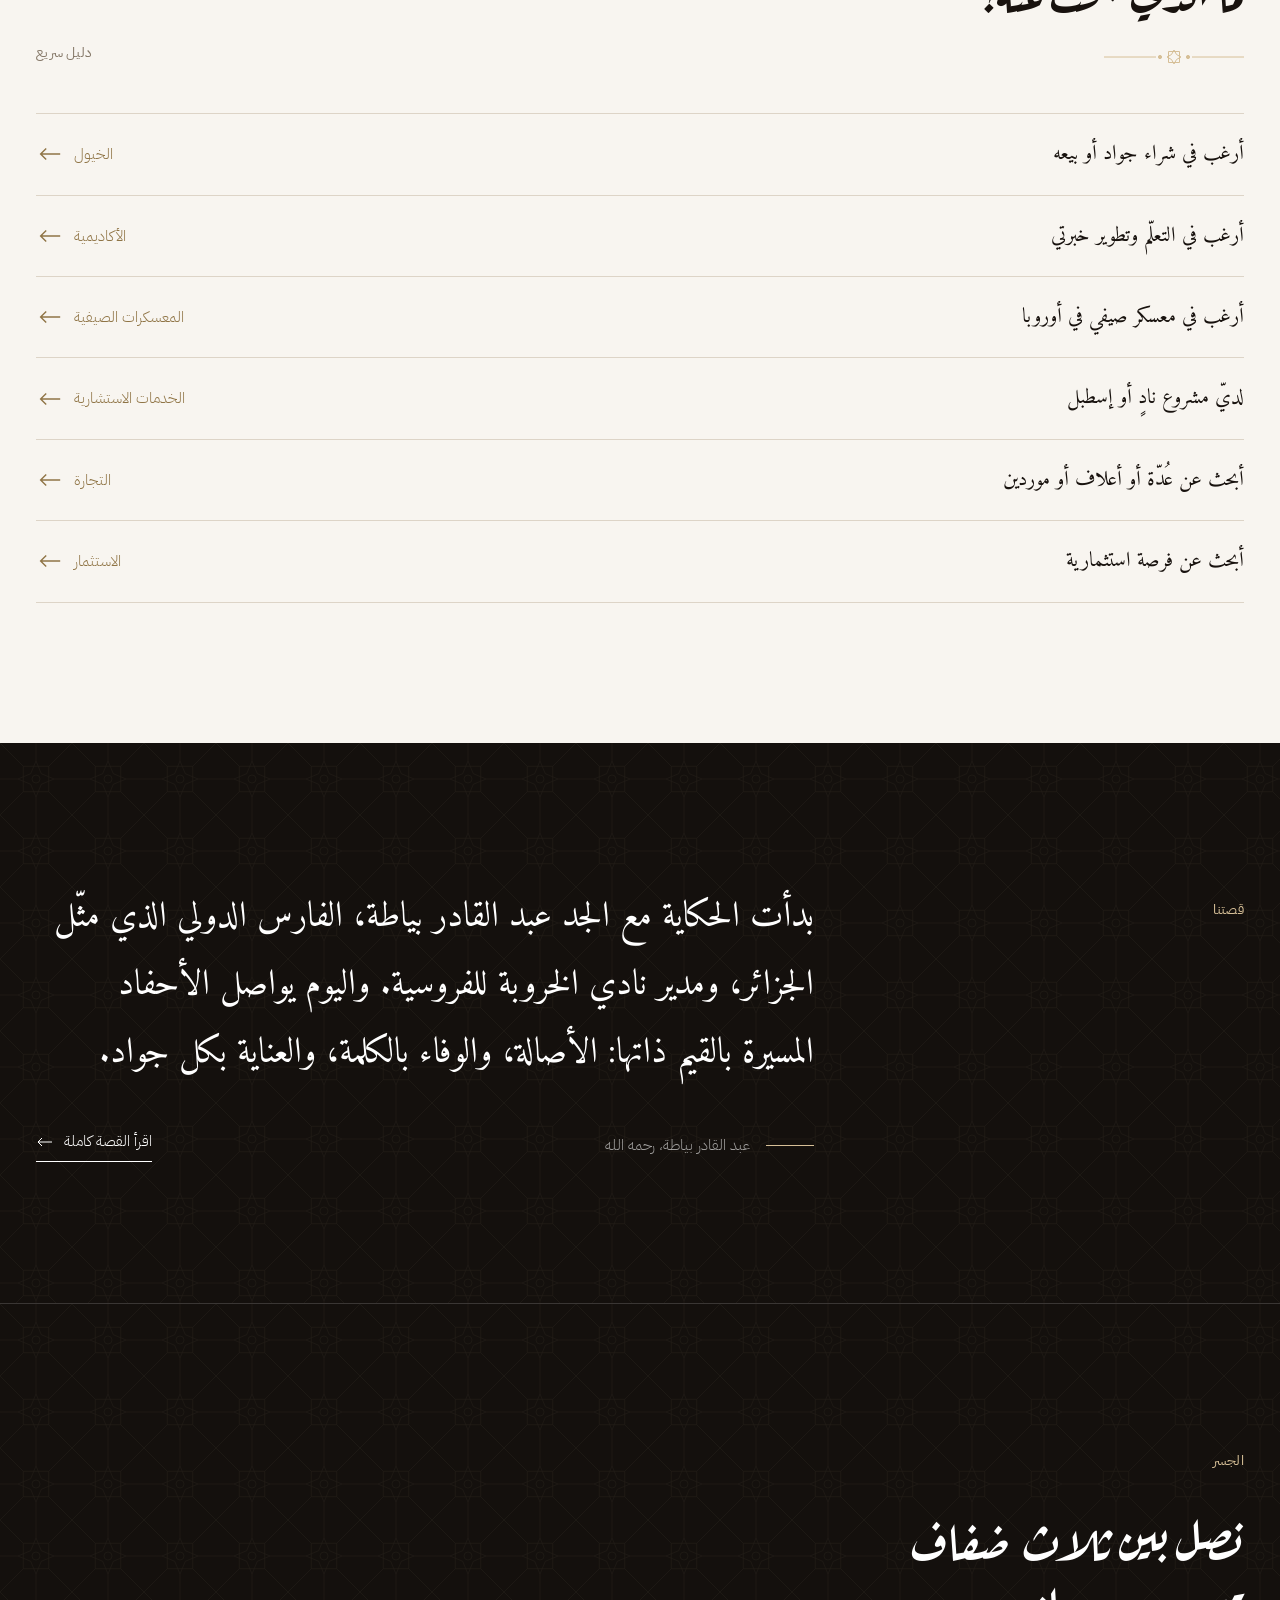
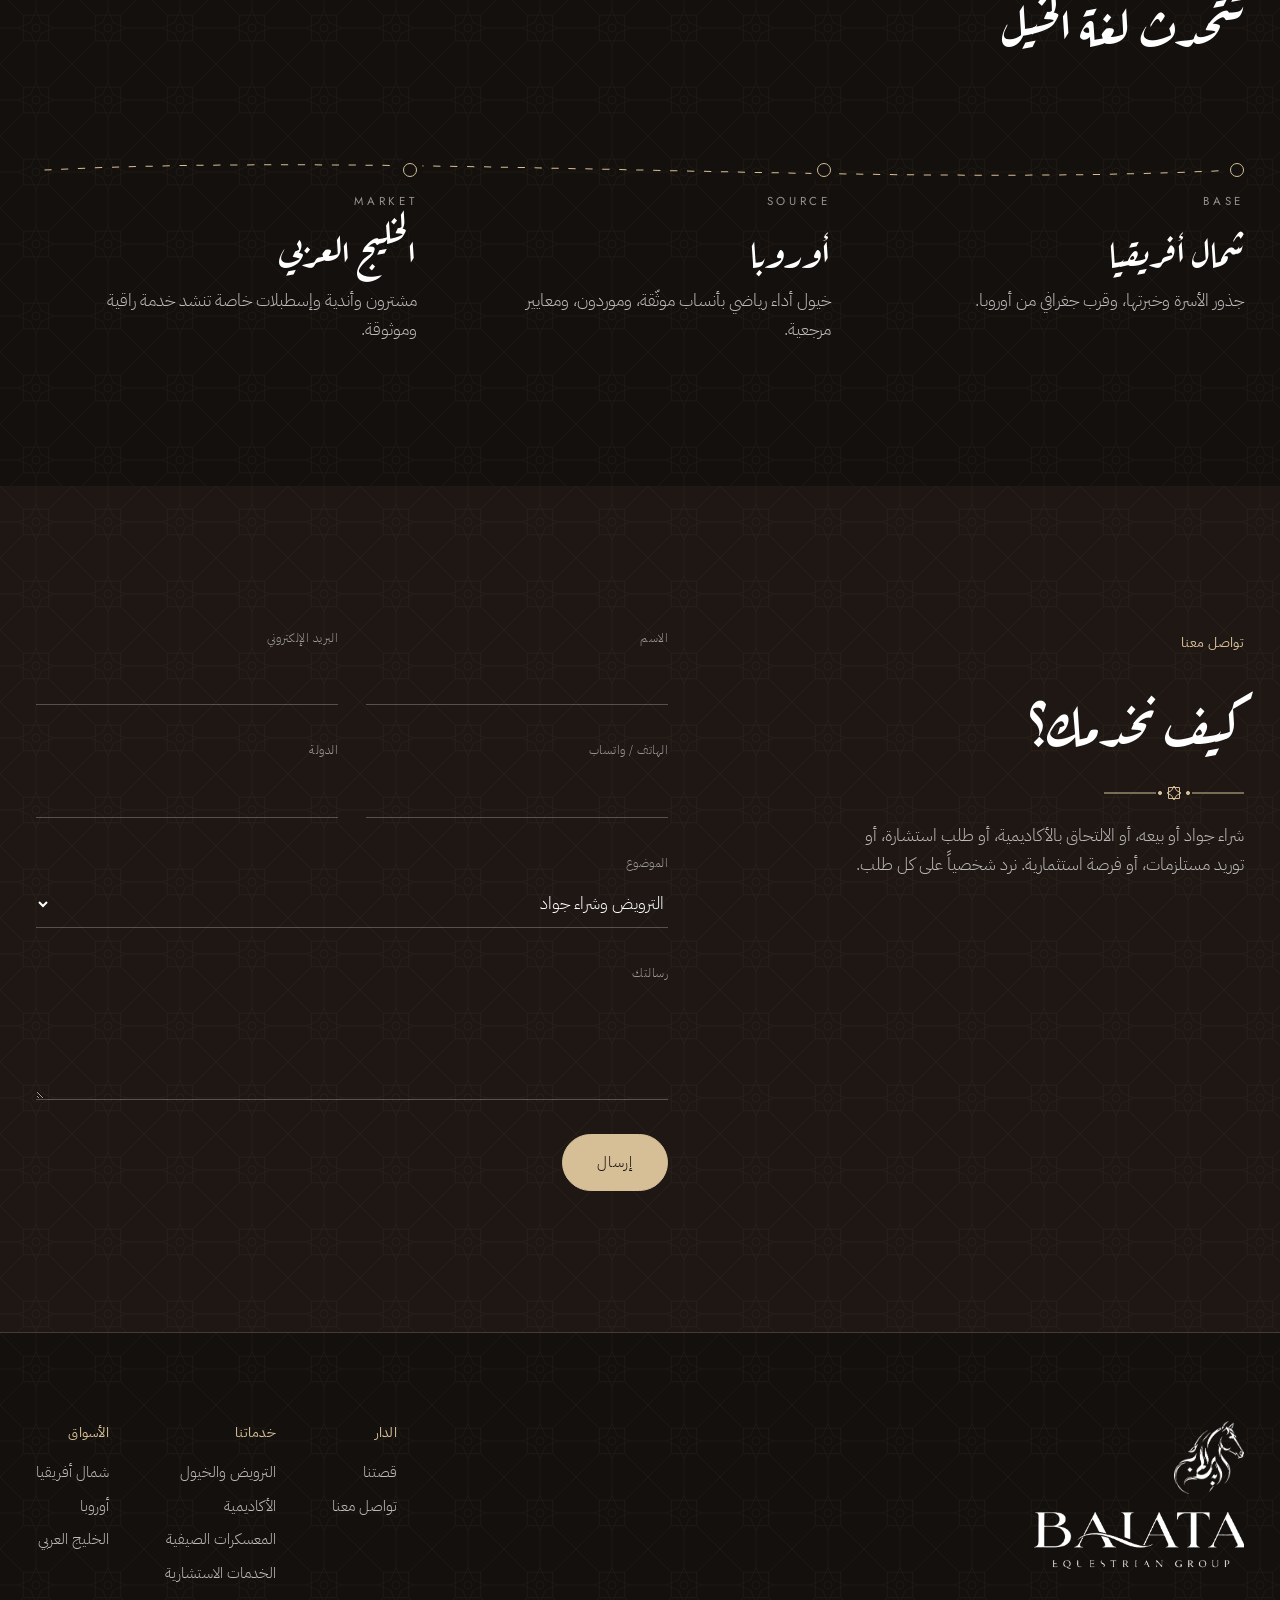
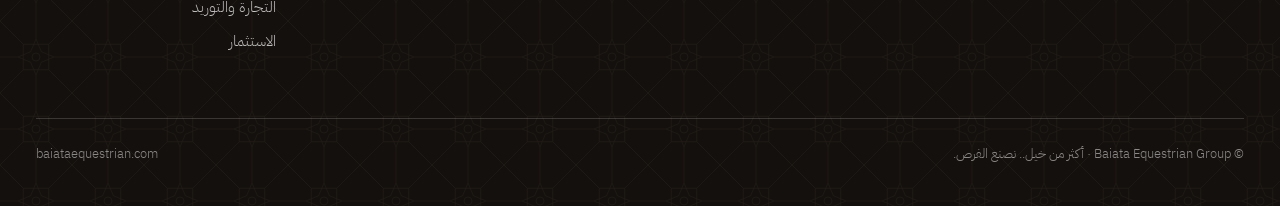
==== commit 0223e6e4: "Remove KWPN from Netherlands summer camp Co-Authored-By: Claude Opus 5.5 <noreply@anthropic.com> Cla" ====
--- a/index.html
+++ b/index.html
@@ -7,7 +7,7 @@
 <meta name="claude:viewport-fit-sides" content="cover">
 <meta name="description" content="Family equestrian house: dressage and sport horses, academy, consulting and capital, between North Africa, Europe and the Gulf.">
 <link rel="preconnect" href="https://fonts.googleapis.com"><link rel="preconnect" href="https://fonts.gstatic.com" crossorigin><link rel="stylesheet" href="https://fonts.googleapis.com/css2?family=Cormorant+Garamond:ital,wght@0,300;0,400;1,300;1,400&family=Jost:wght@300;400&family=Noto+Kufi+Arabic:wght@200;300;400&family=IBM+Plex+Sans+Arabic:wght@300;400&family=Aref+Ruqaa:wght@400;700&family=Amiri:ital,wght@0,400;0,700;1,400&display=swap">
-<link rel="stylesheet" href="css/style.css?v=3">
+<link rel="stylesheet" href="css/style.css?v=4">
 <link rel="canonical" href="https://baiataequestrian.com/">
 <link rel="icon" href="assets/mark.png">
 </head>
@@ -196,6 +196,6 @@
     <div class="base"><small>© Baiata Equestrian Group · <span lang="en">More than horses. We build opportunities.</span><span lang="fr">Plus que des chevaux. Nous créons des opportunités.</span><span lang="ar">أكثر من خيل.. نصنع الفرص.</span></small><small>baiataequestrian.com</small></div>
   </div>
 </footer>
-<script src="js/main.js?v=3"></script>
+<script src="js/main.js?v=4"></script>
 
 </body></html>
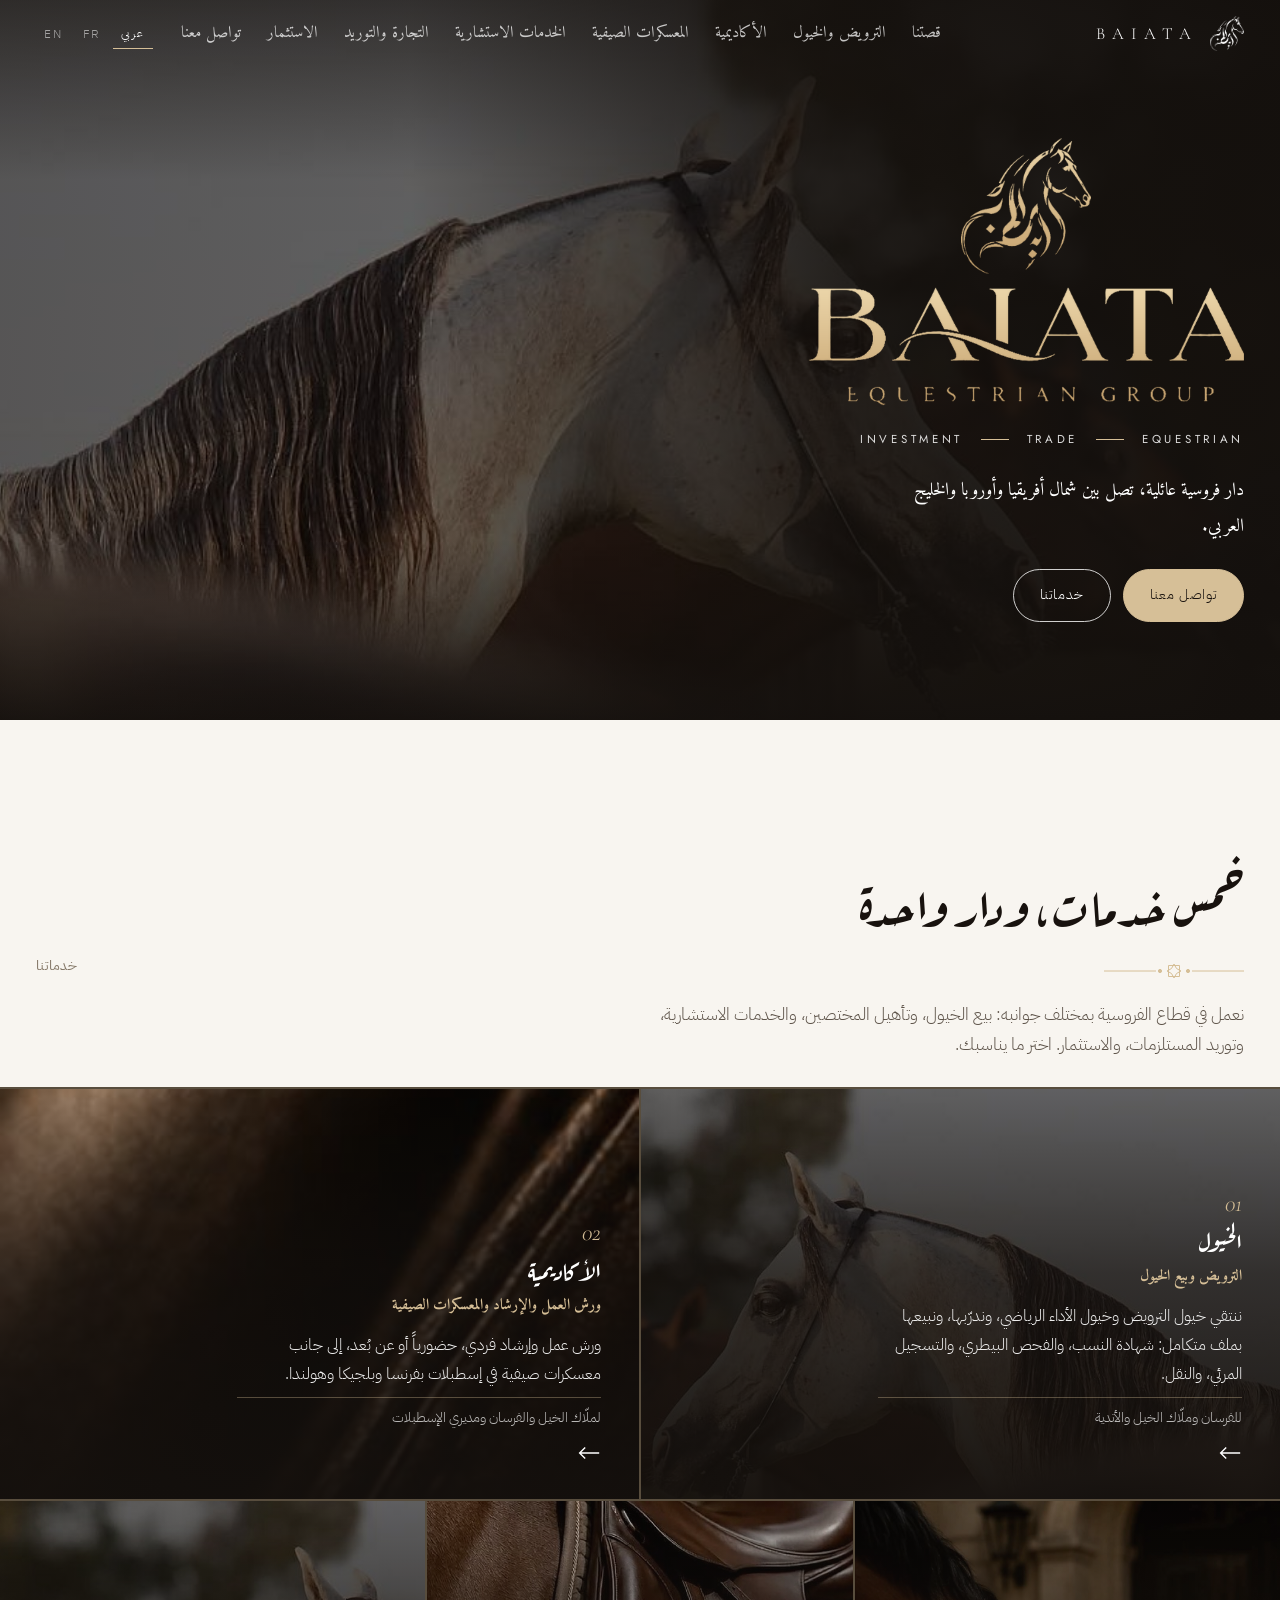
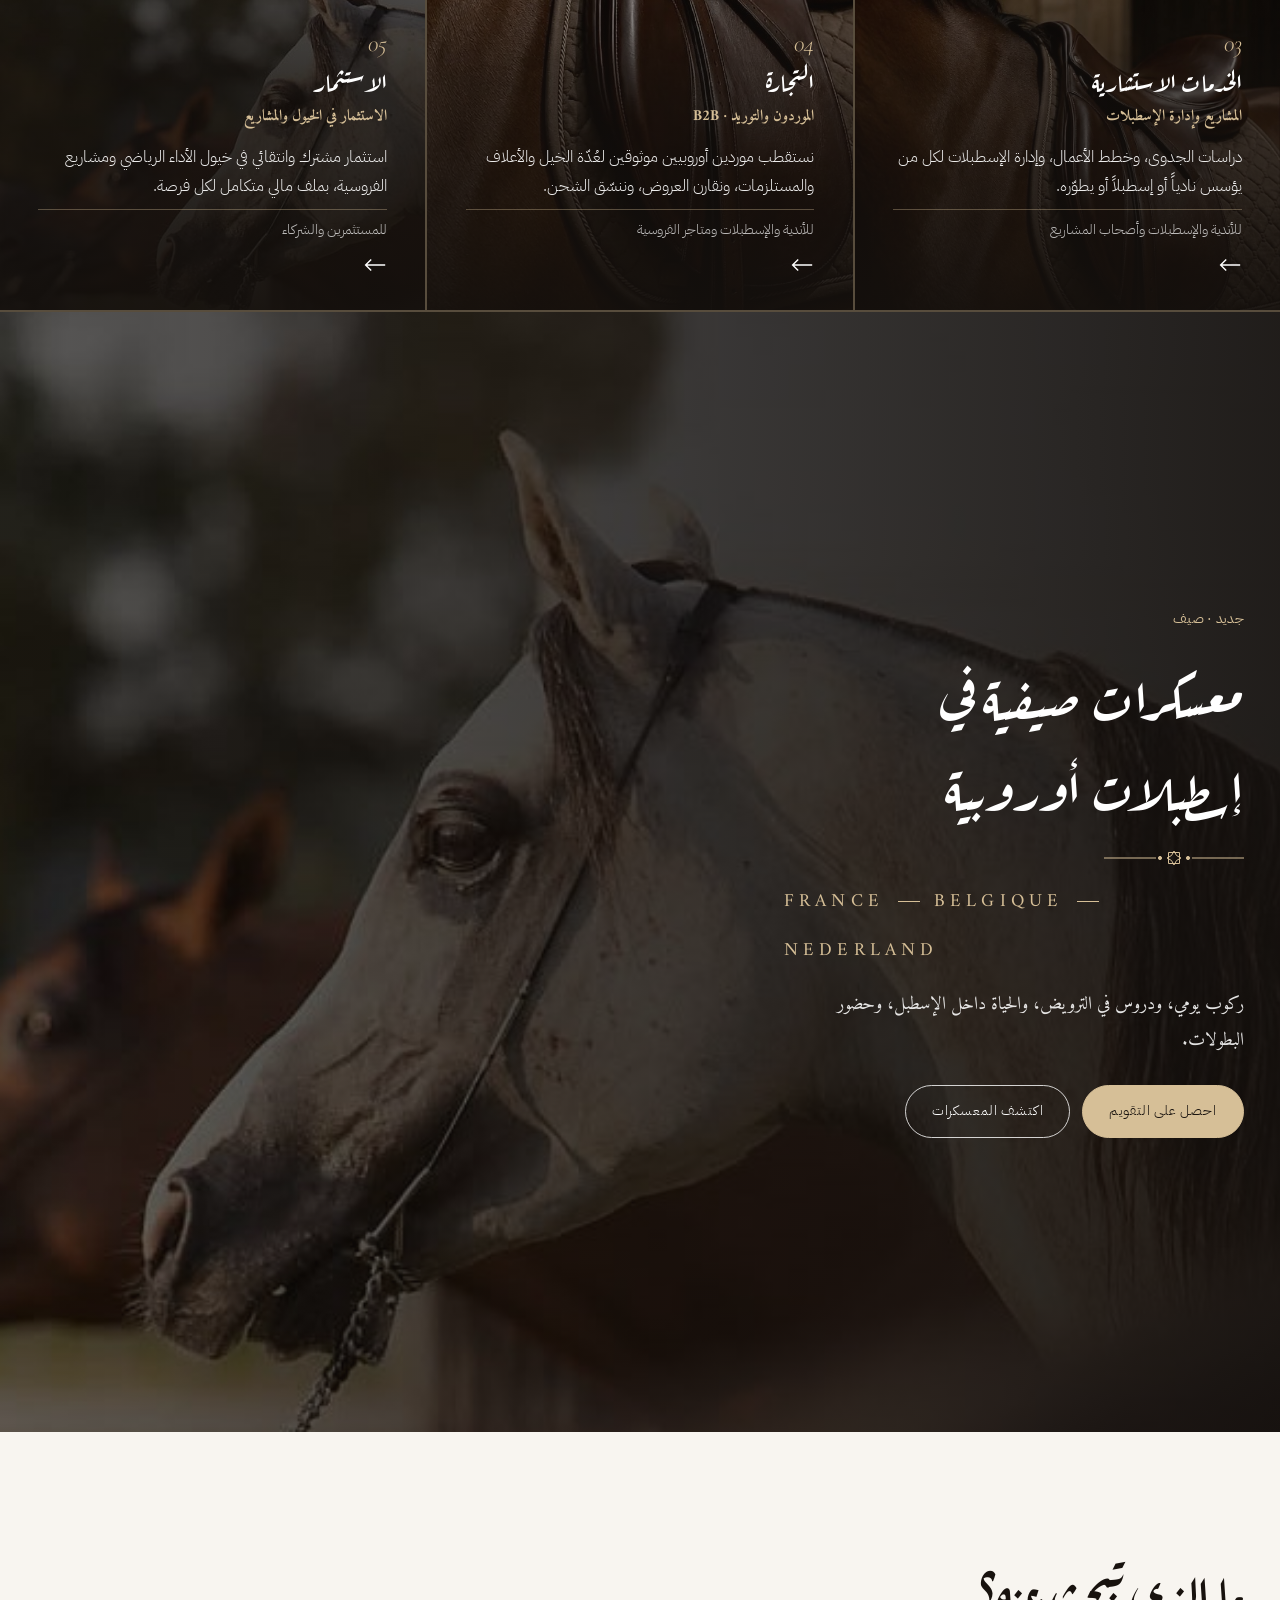
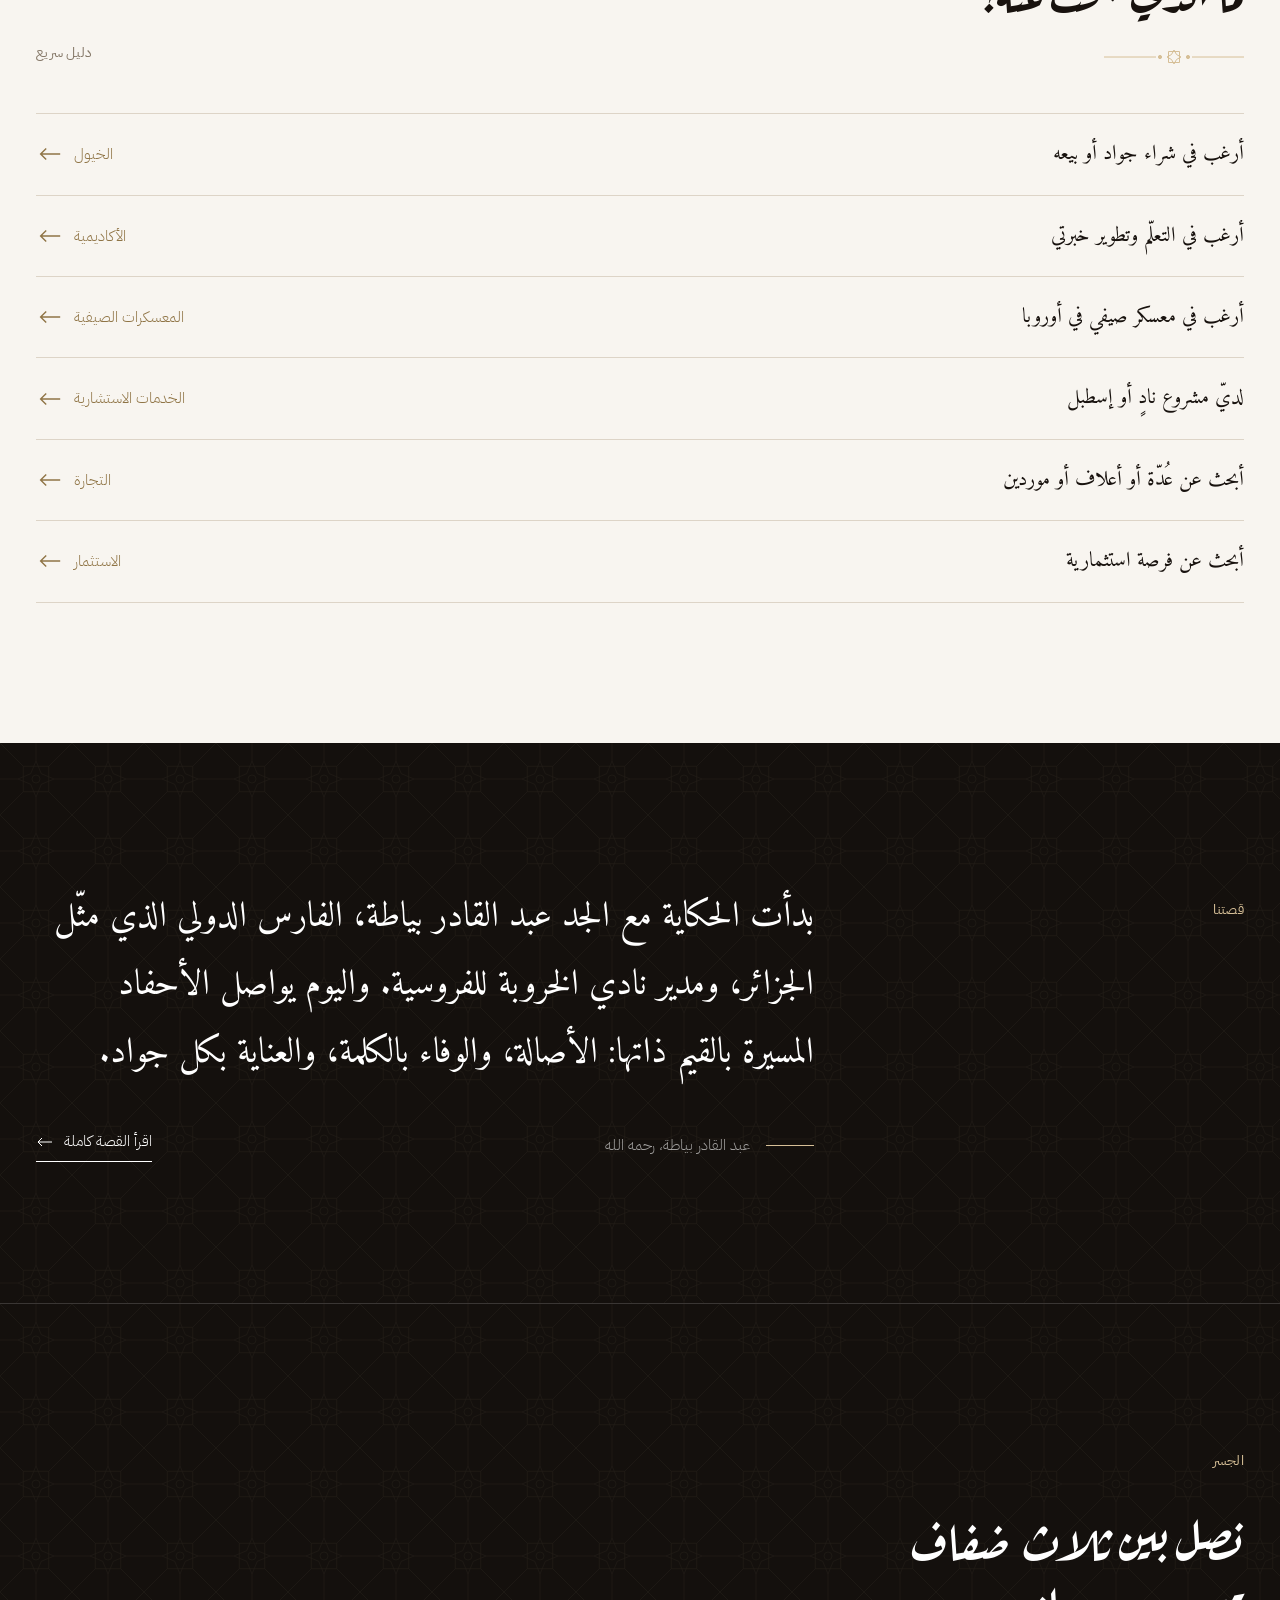
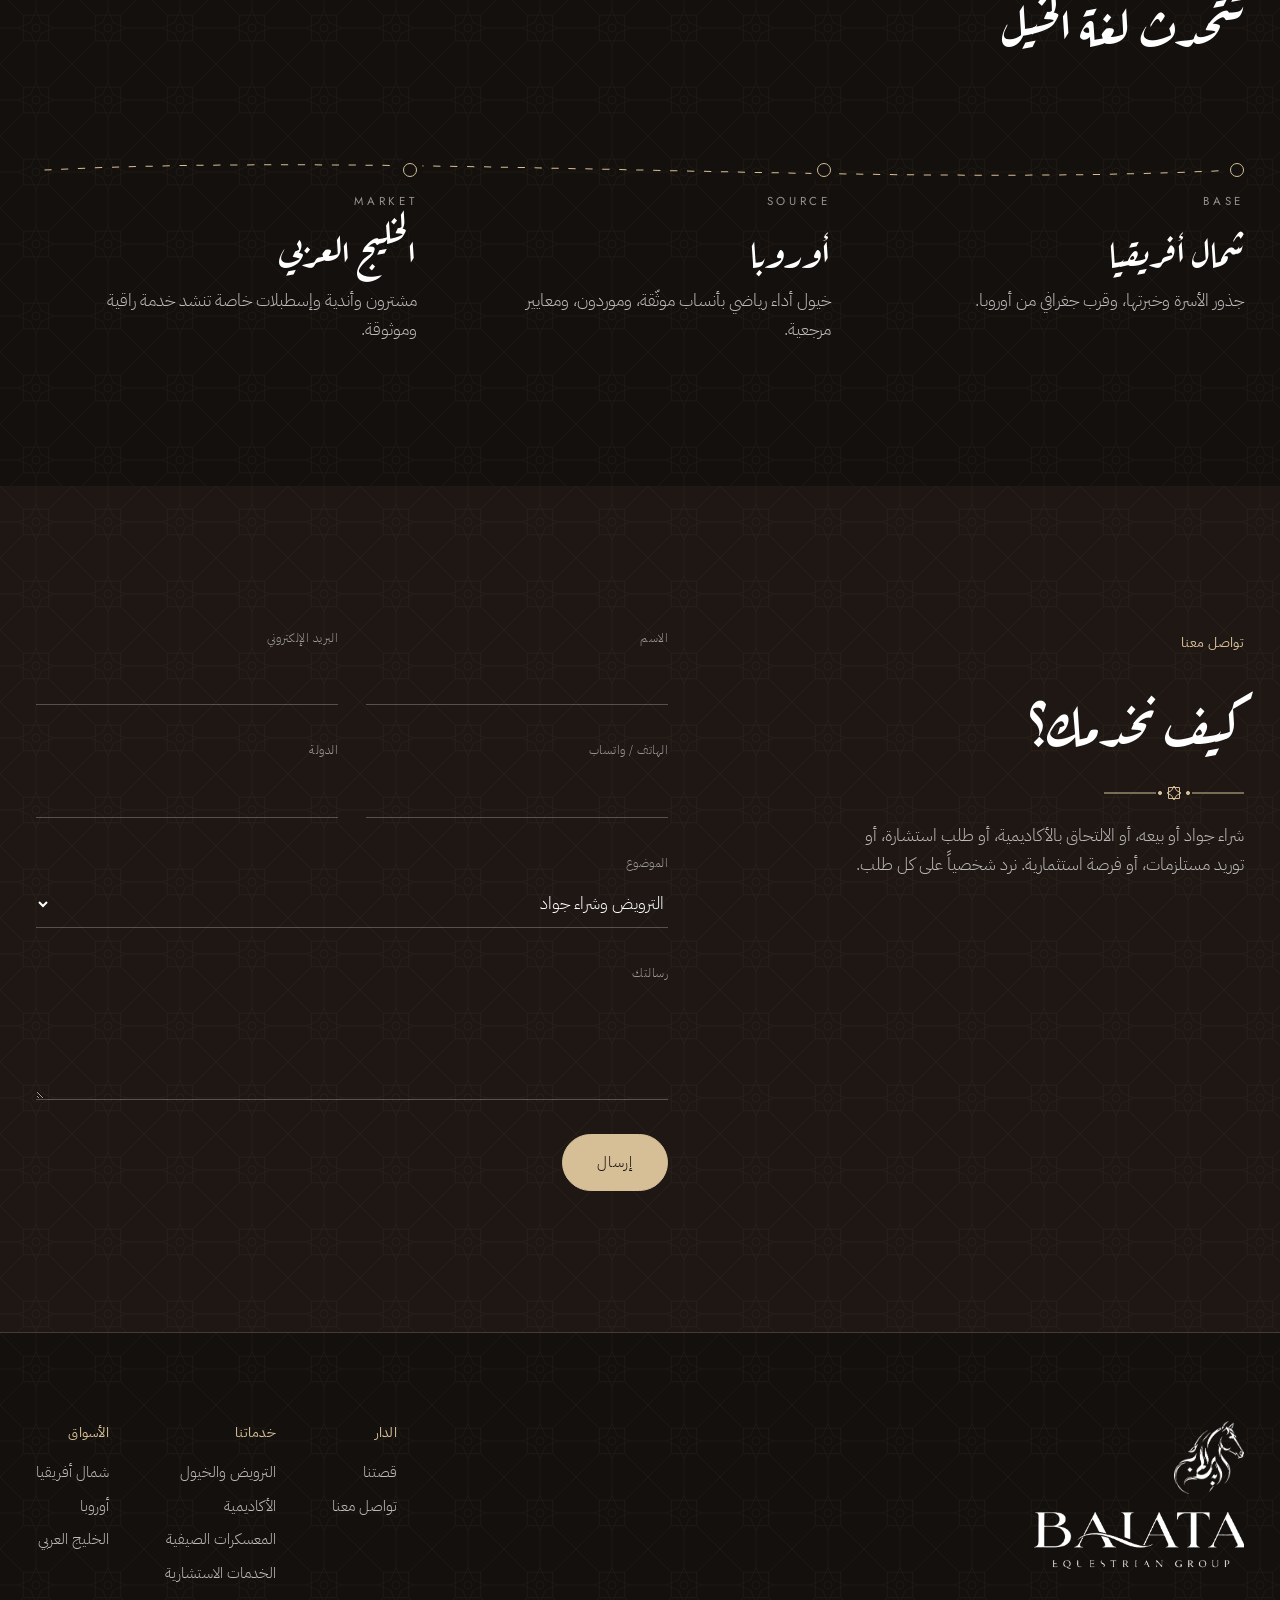
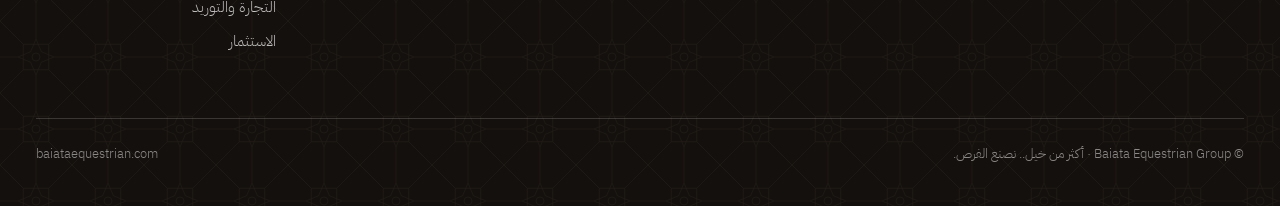
==== commit 32780334: "Add link preview image and icons for WhatsApp and social sharing Co-Authored-By: Claude Opus 5.5 <no" ====
--- a/index.html
+++ b/index.html
@@ -5,11 +5,25 @@
 <meta name="viewport" content="width=device-width, initial-scale=1, viewport-fit=cover">
 <title>Baiata Equestrian Group</title>
 <meta name="claude:viewport-fit-sides" content="cover">
-<meta name="description" content="Family equestrian house: dressage and sport horses, academy, consulting and capital, between North Africa, Europe and the Gulf.">
+<meta name="description" content="Maison équestre familiale · بيت فروسية عائلي — Dressage &amp; chevaux, académie et stages d'été en Europe, conseil, négoce B2B et investissement, entre l'Afrique du Nord, l'Europe et le Golfe.">
 <link rel="preconnect" href="https://fonts.googleapis.com"><link rel="preconnect" href="https://fonts.gstatic.com" crossorigin><link rel="stylesheet" href="https://fonts.googleapis.com/css2?family=Cormorant+Garamond:ital,wght@0,300;0,400;1,300;1,400&family=Jost:wght@300;400&family=Noto+Kufi+Arabic:wght@200;300;400&family=IBM+Plex+Sans+Arabic:wght@300;400&family=Aref+Ruqaa:wght@400;700&family=Amiri:ital,wght@0,400;0,700;1,400&display=swap">
-<link rel="stylesheet" href="css/style.css?v=4">
+<link rel="stylesheet" href="css/style.css?v=5">
+<meta property="og:title" content="Baiata Equestrian Group">
+<meta property="og:description" content="Maison équestre familiale · بيت فروسية عائلي — Dressage &amp; chevaux, académie et stages d'été en Europe, conseil, négoce B2B et investissement, entre l'Afrique du Nord, l'Europe et le Golfe.">
+<meta property="og:url" content="https://baiataequestrian.com/">
+<meta property="og:type" content="website">
+<meta property="og:site_name" content="Baiata Equestrian Group">
+<meta property="og:image" content="https://baiataequestrian.com/assets/og.jpg?v=2">
+<meta property="og:image:secure_url" content="https://baiataequestrian.com/assets/og.jpg?v=2">
+<meta property="og:image:type" content="image/jpeg">
+<meta property="og:image:width" content="1200">
+<meta property="og:image:height" content="630">
+<meta property="og:image:alt" content="Baiata Equestrian Group">
+<meta name="twitter:card" content="summary_large_image">
+<meta name="twitter:image" content="https://baiataequestrian.com/assets/og.jpg?v=2">
 <link rel="canonical" href="https://baiataequestrian.com/">
-<link rel="icon" href="assets/mark.png">
+<link rel="icon" type="image/png" href="assets/favicon.png">
+<link rel="apple-touch-icon" href="assets/apple-touch-icon.png">
 </head>
 <body>
 <header class="top" id="top-bar">
@@ -196,6 +210,6 @@
     <div class="base"><small>© Baiata Equestrian Group · <span lang="en">More than horses. We build opportunities.</span><span lang="fr">Plus que des chevaux. Nous créons des opportunités.</span><span lang="ar">أكثر من خيل.. نصنع الفرص.</span></small><small>baiataequestrian.com</small></div>
   </div>
 </footer>
-<script src="js/main.js?v=4"></script>
+<script src="js/main.js?v=5"></script>
 
 </body></html>
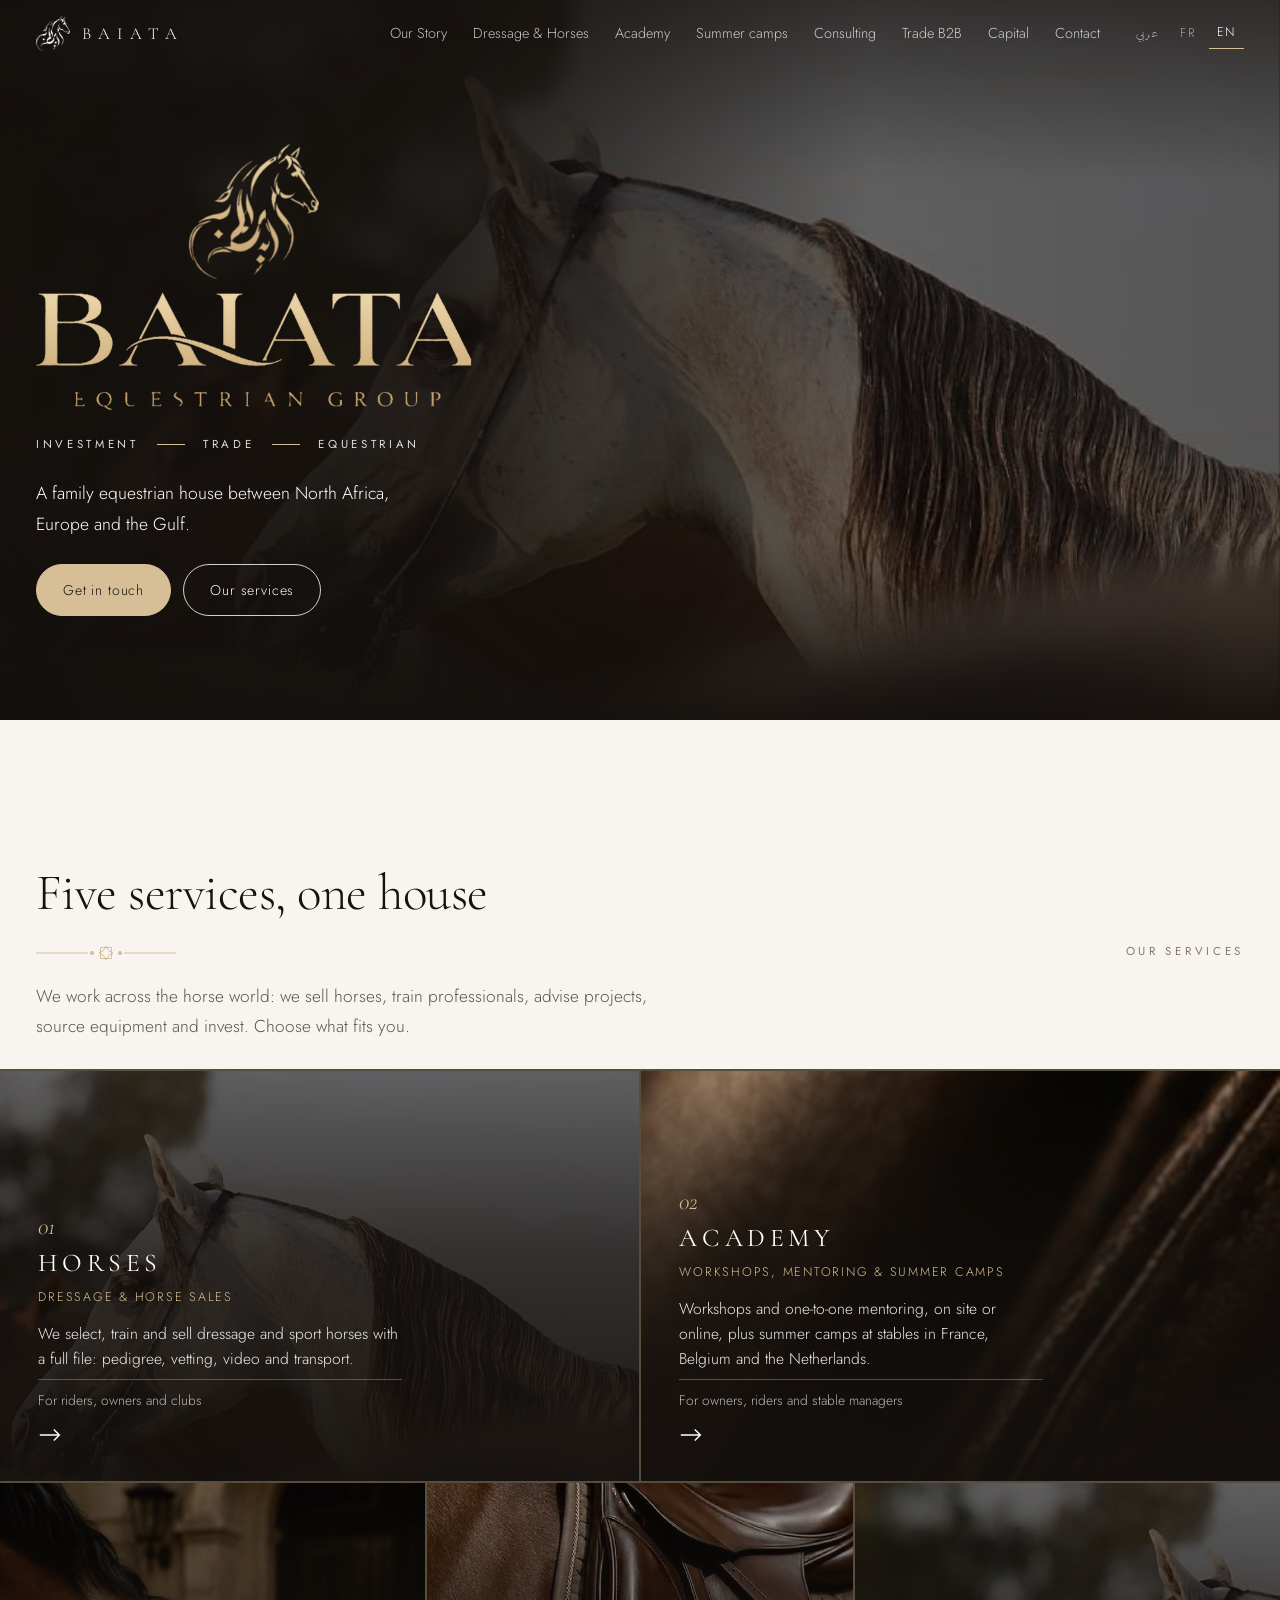
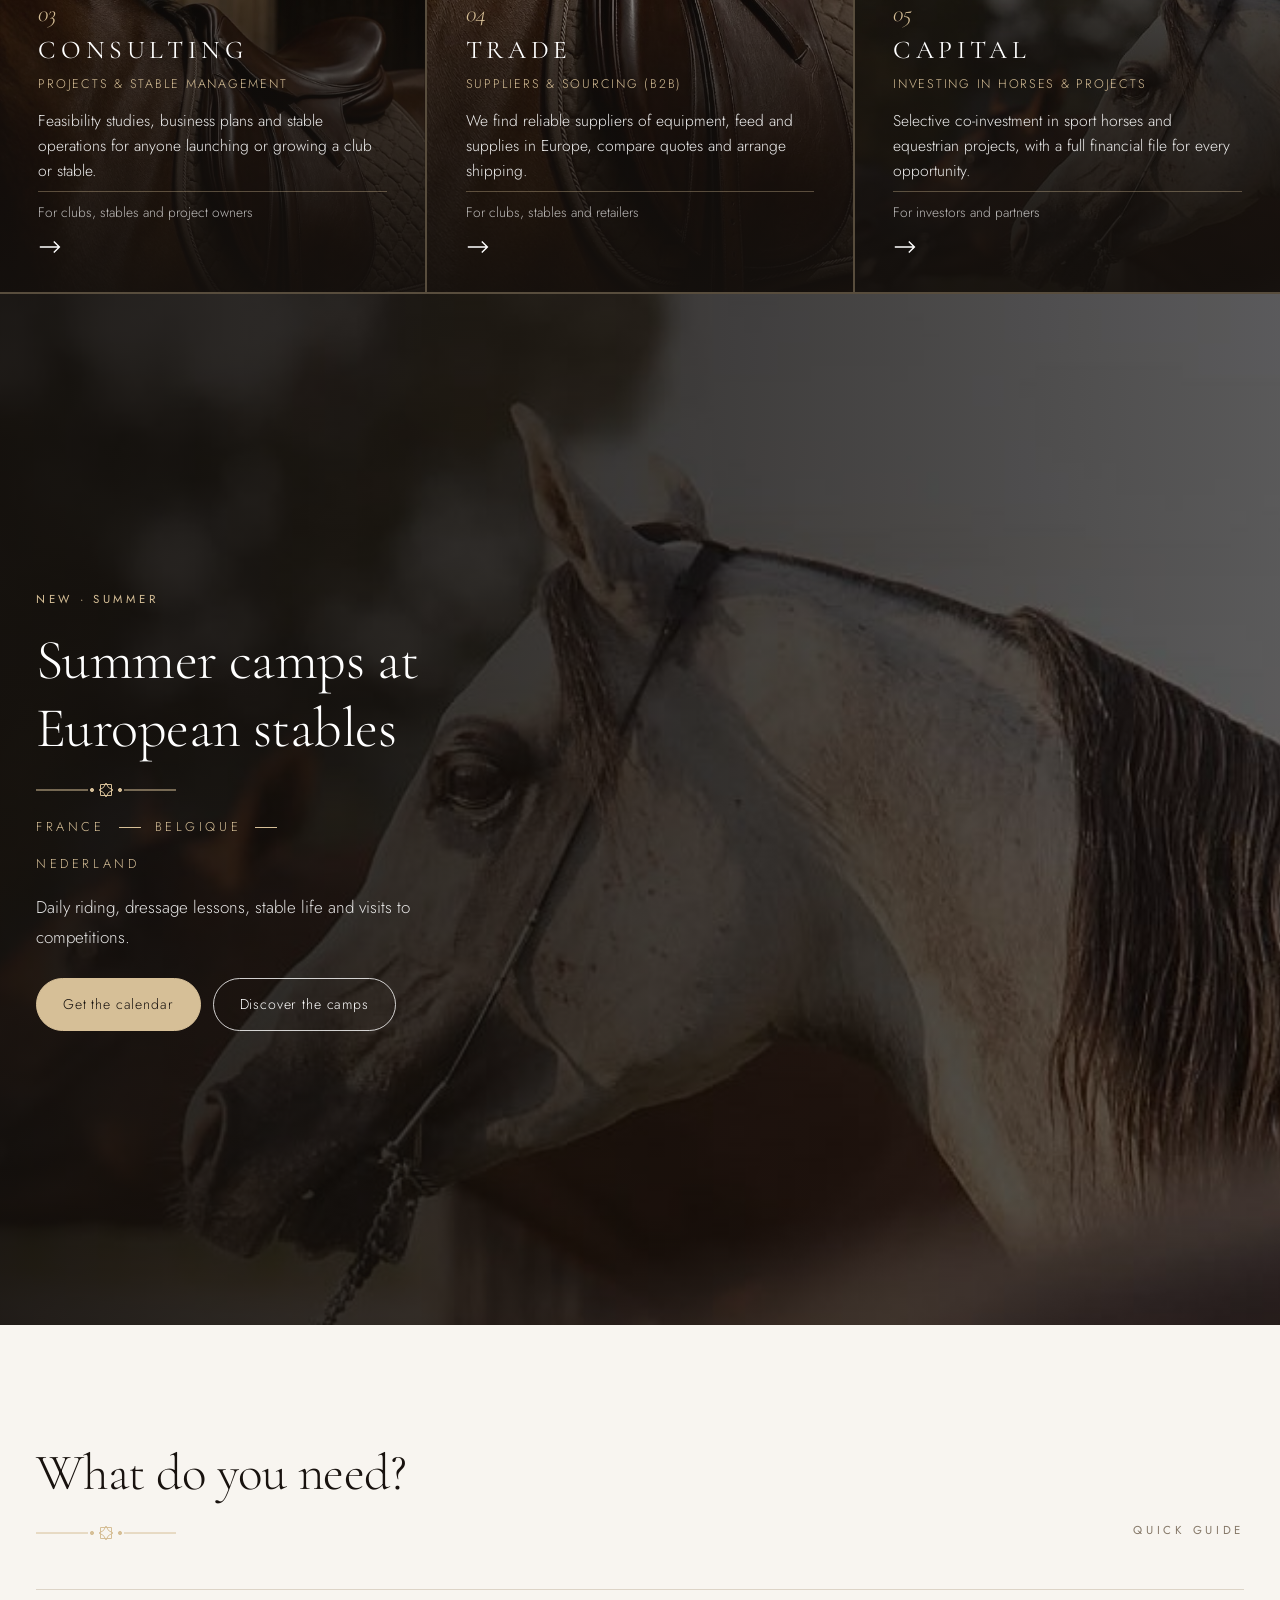
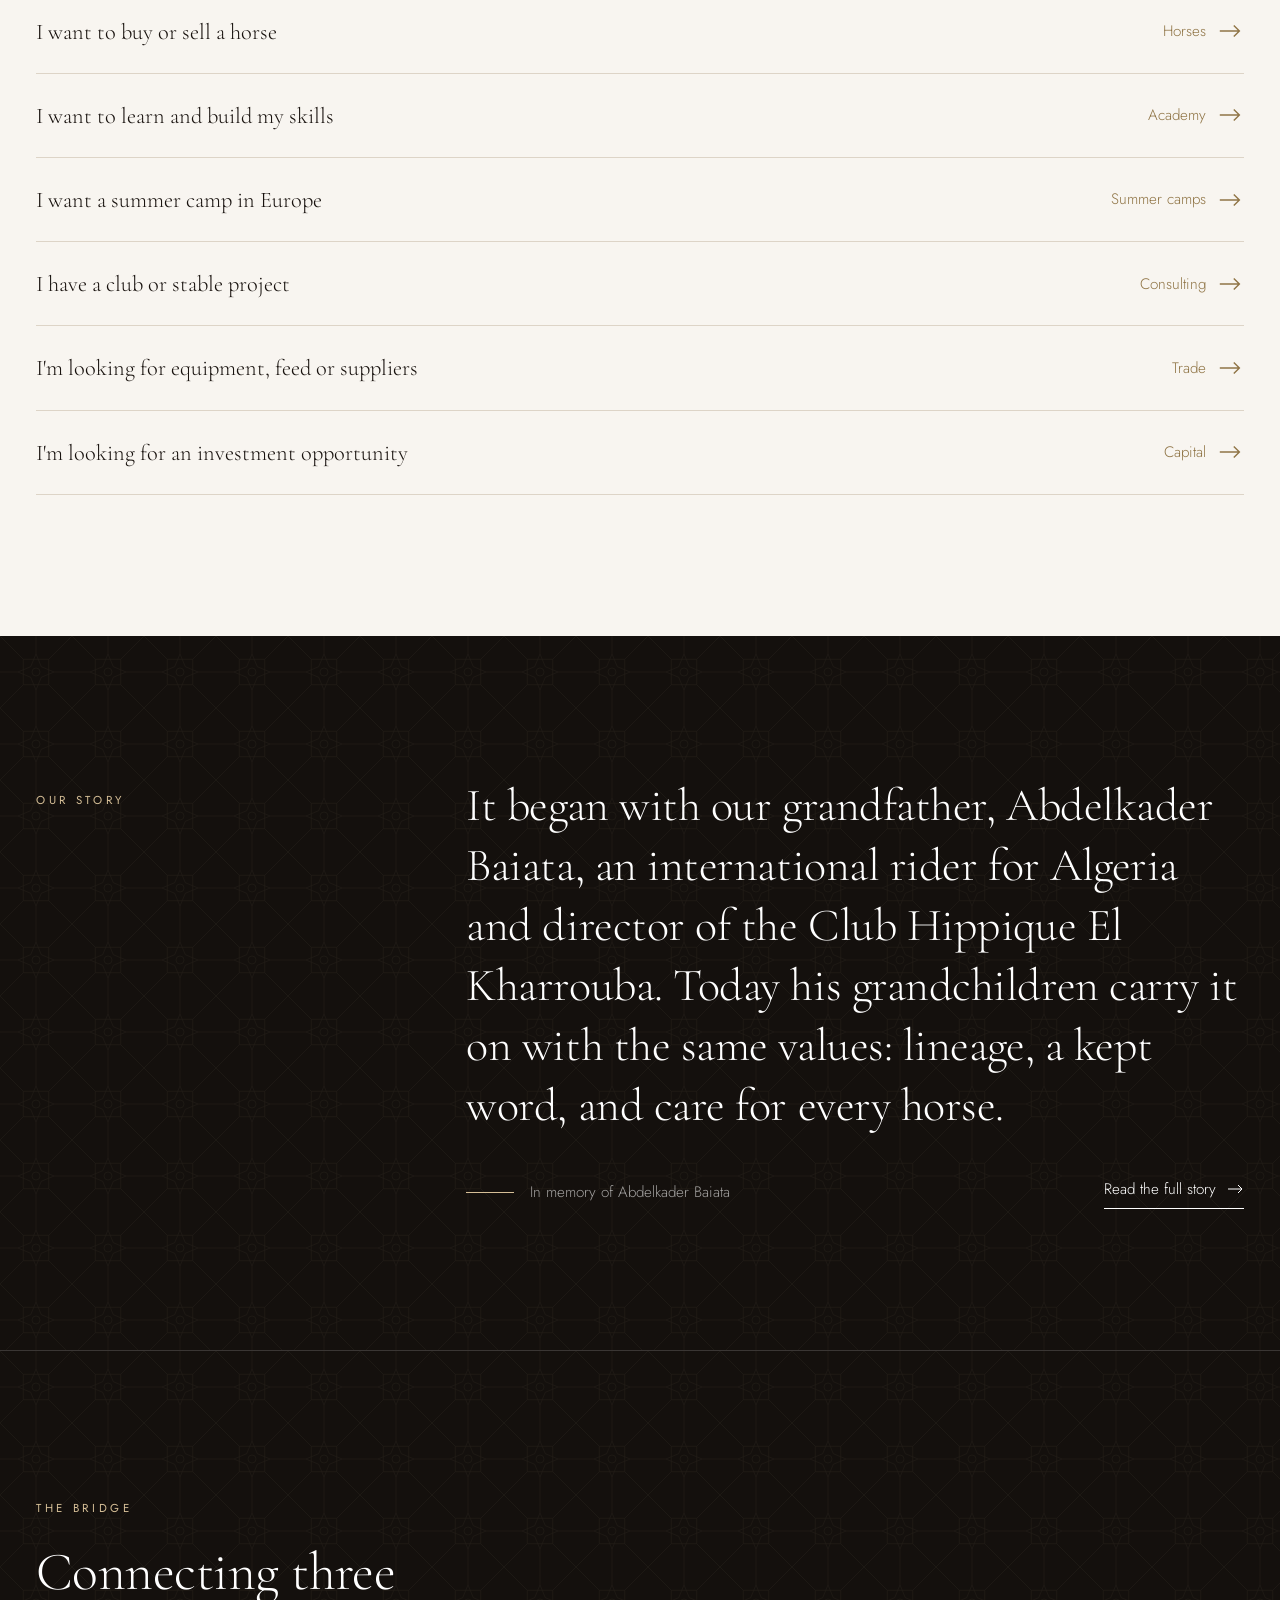
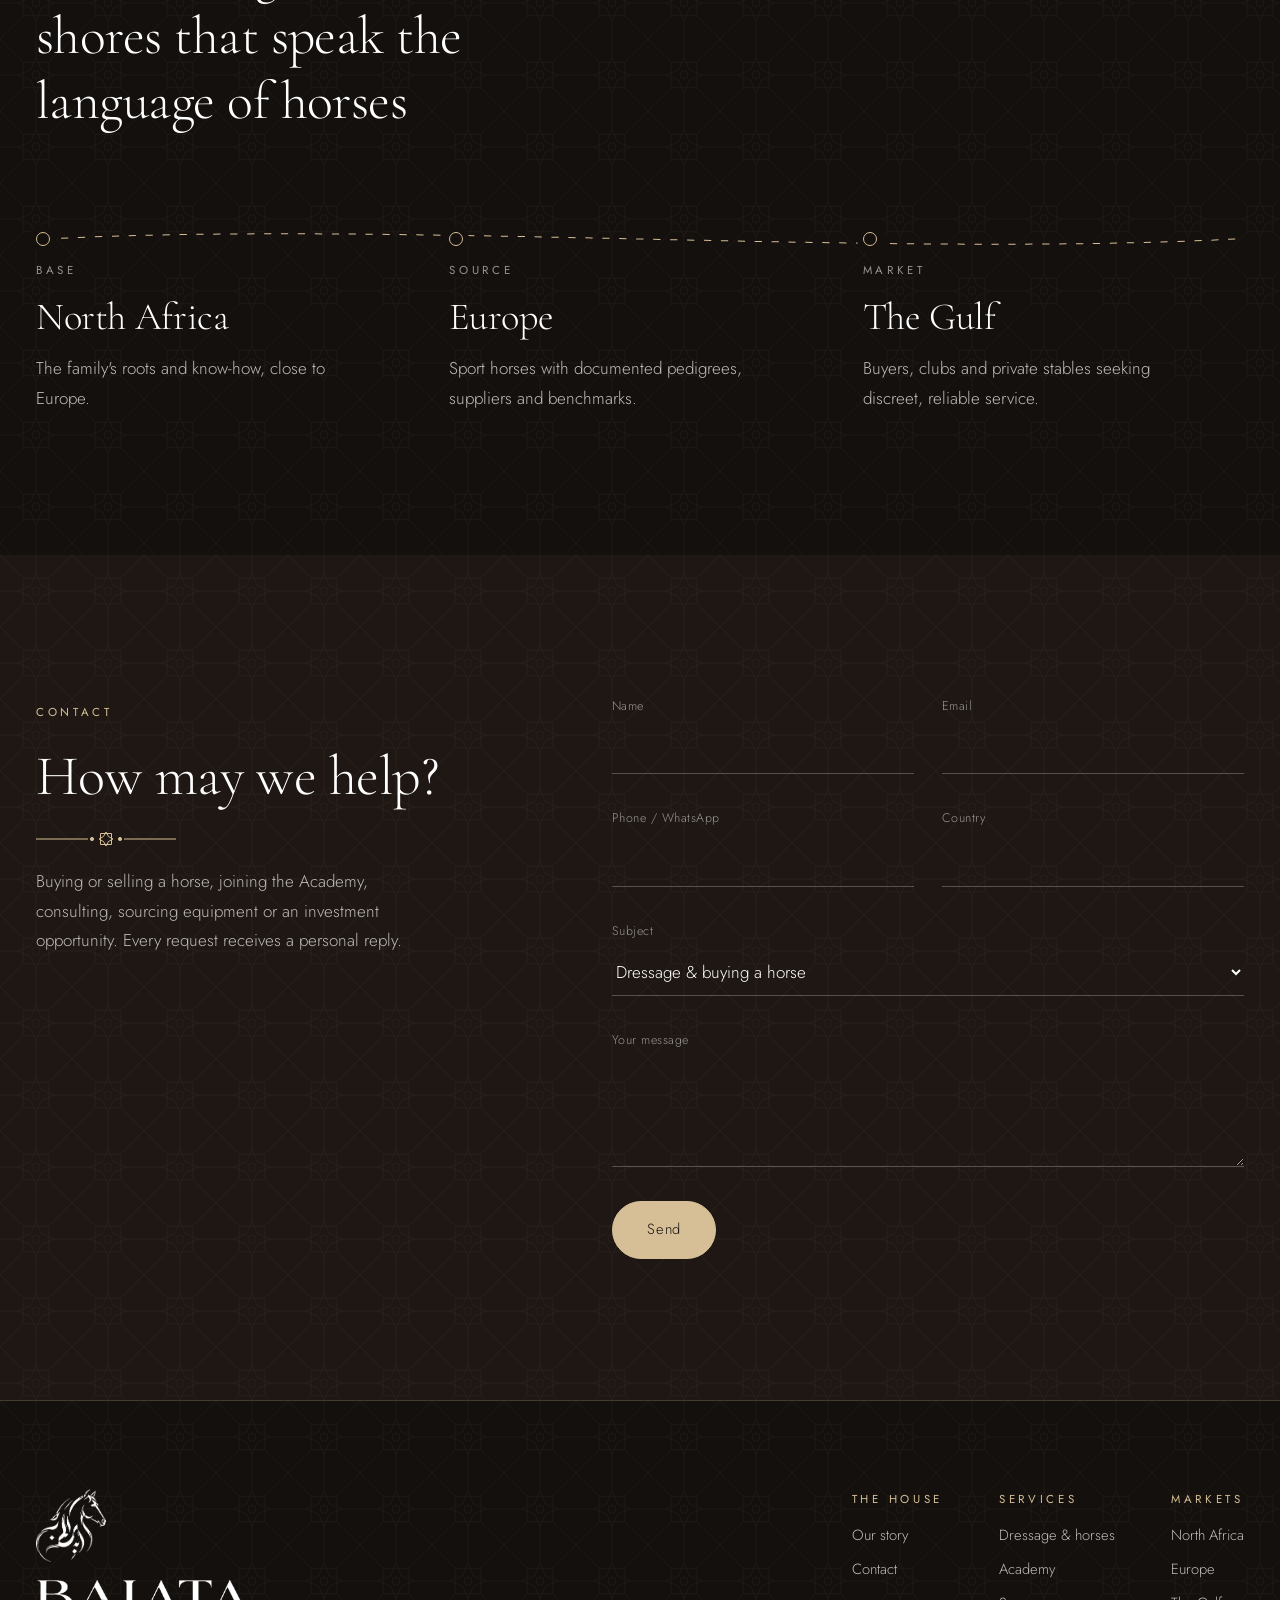
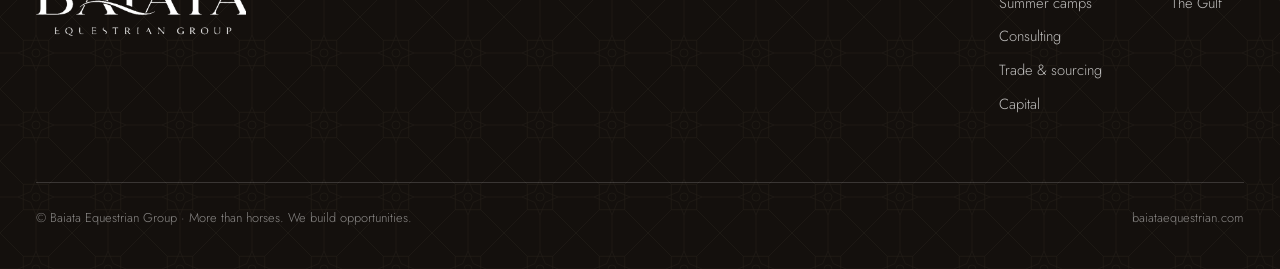
==== commit a65ca313: "Open the site in English by default Co-Authored-By: Claude Opus 5.5 <noreply@anthropic.com> Claude-S" ====
--- a/index.html
+++ b/index.html
@@ -1,5 +1,5 @@
 <!doctype html>
-<html lang="ar" dir="rtl" data-lang="ar">
+<html lang="en" dir="ltr" data-lang="en">
 <head>
 <meta charset="utf-8">
 <meta name="viewport" content="width=device-width, initial-scale=1, viewport-fit=cover">
@@ -7,7 +7,7 @@
 <meta name="claude:viewport-fit-sides" content="cover">
 <meta name="description" content="Maison équestre familiale · بيت فروسية عائلي — Dressage &amp; chevaux, académie et stages d'été en Europe, conseil, négoce B2B et investissement, entre l'Afrique du Nord, l'Europe et le Golfe.">
 <link rel="preconnect" href="https://fonts.googleapis.com"><link rel="preconnect" href="https://fonts.gstatic.com" crossorigin><link rel="stylesheet" href="https://fonts.googleapis.com/css2?family=Cormorant+Garamond:ital,wght@0,300;0,400;1,300;1,400&family=Jost:wght@300;400&family=Noto+Kufi+Arabic:wght@200;300;400&family=IBM+Plex+Sans+Arabic:wght@300;400&family=Aref+Ruqaa:wght@400;700&family=Amiri:ital,wght@0,400;0,700;1,400&display=swap">
-<link rel="stylesheet" href="css/style.css?v=5">
+<link rel="stylesheet" href="css/style.css?v=6">
 <meta property="og:title" content="Baiata Equestrian Group">
 <meta property="og:description" content="Maison équestre familiale · بيت فروسية عائلي — Dressage &amp; chevaux, académie et stages d'été en Europe, conseil, négoce B2B et investissement, entre l'Afrique du Nord, l'Europe et le Golfe.">
 <meta property="og:url" content="https://baiataequestrian.com/">
@@ -32,9 +32,9 @@
       <a class="home" href="index.html" aria-label="Baiata, home"><img src="assets/mark.png" alt="" width="684" height="712"><span>BAIATA</span></a>
       <nav aria-label="Main"><a href="history.html"><span lang="ar">قصتنا</span><span lang="fr">Notre histoire</span><span lang="en">Our Story</span></a><a href="horses.html"><span lang="ar">الترويض والخيول</span><span lang="fr">Dressage &amp; chevaux</span><span lang="en">Dressage & Horses</span></a><a href="academy.html"><span lang="ar">الأكاديمية</span><span lang="fr">Académie</span><span lang="en">Academy</span></a><a href="academy.html#summer-camps"><span lang="ar">المعسكرات الصيفية</span><span lang="fr">Stages d'été</span><span lang="en">Summer camps</span></a><a href="consulting.html"><span lang="ar">الخدمات الاستشارية</span><span lang="fr">Conseil</span><span lang="en">Consulting</span></a><a href="trade.html"><span lang="ar">التجارة والتوريد</span><span lang="fr">Négoce B2B</span><span lang="en">Trade B2B</span></a><a href="capital.html"><span lang="ar">الاستثمار</span><span lang="fr">Investissement</span><span lang="en">Capital</span></a><a href="index.html#contact"><span lang="ar">تواصل معنا</span><span lang="fr">Contact</span><span lang="en">Contact</span></a></nav>
       <div class="lang" role="group" aria-label="Language">
-        <button id="btn-ar" type="button" data-set="ar" aria-pressed="true">عربي</button>
+        <button id="btn-ar" type="button" data-set="ar" aria-pressed="false">عربي</button>
         <button id="btn-fr" type="button" data-set="fr" aria-pressed="false">FR</button>
-        <button id="btn-en" type="button" data-set="en" aria-pressed="false">EN</button>
+        <button id="btn-en" type="button" data-set="en" aria-pressed="true">EN</button>
       </div>
       <button class="menu-btn" id="menu-btn" type="button" aria-label="Menu" aria-expanded="false"><span></span></button>
     </div>
@@ -210,6 +210,6 @@
     <div class="base"><small>© Baiata Equestrian Group · <span lang="en">More than horses. We build opportunities.</span><span lang="fr">Plus que des chevaux. Nous créons des opportunités.</span><span lang="ar">أكثر من خيل.. نصنع الفرص.</span></small><small>baiataequestrian.com</small></div>
   </div>
 </footer>
-<script src="js/main.js?v=5"></script>
+<script src="js/main.js?v=6"></script>
 
 </body></html>
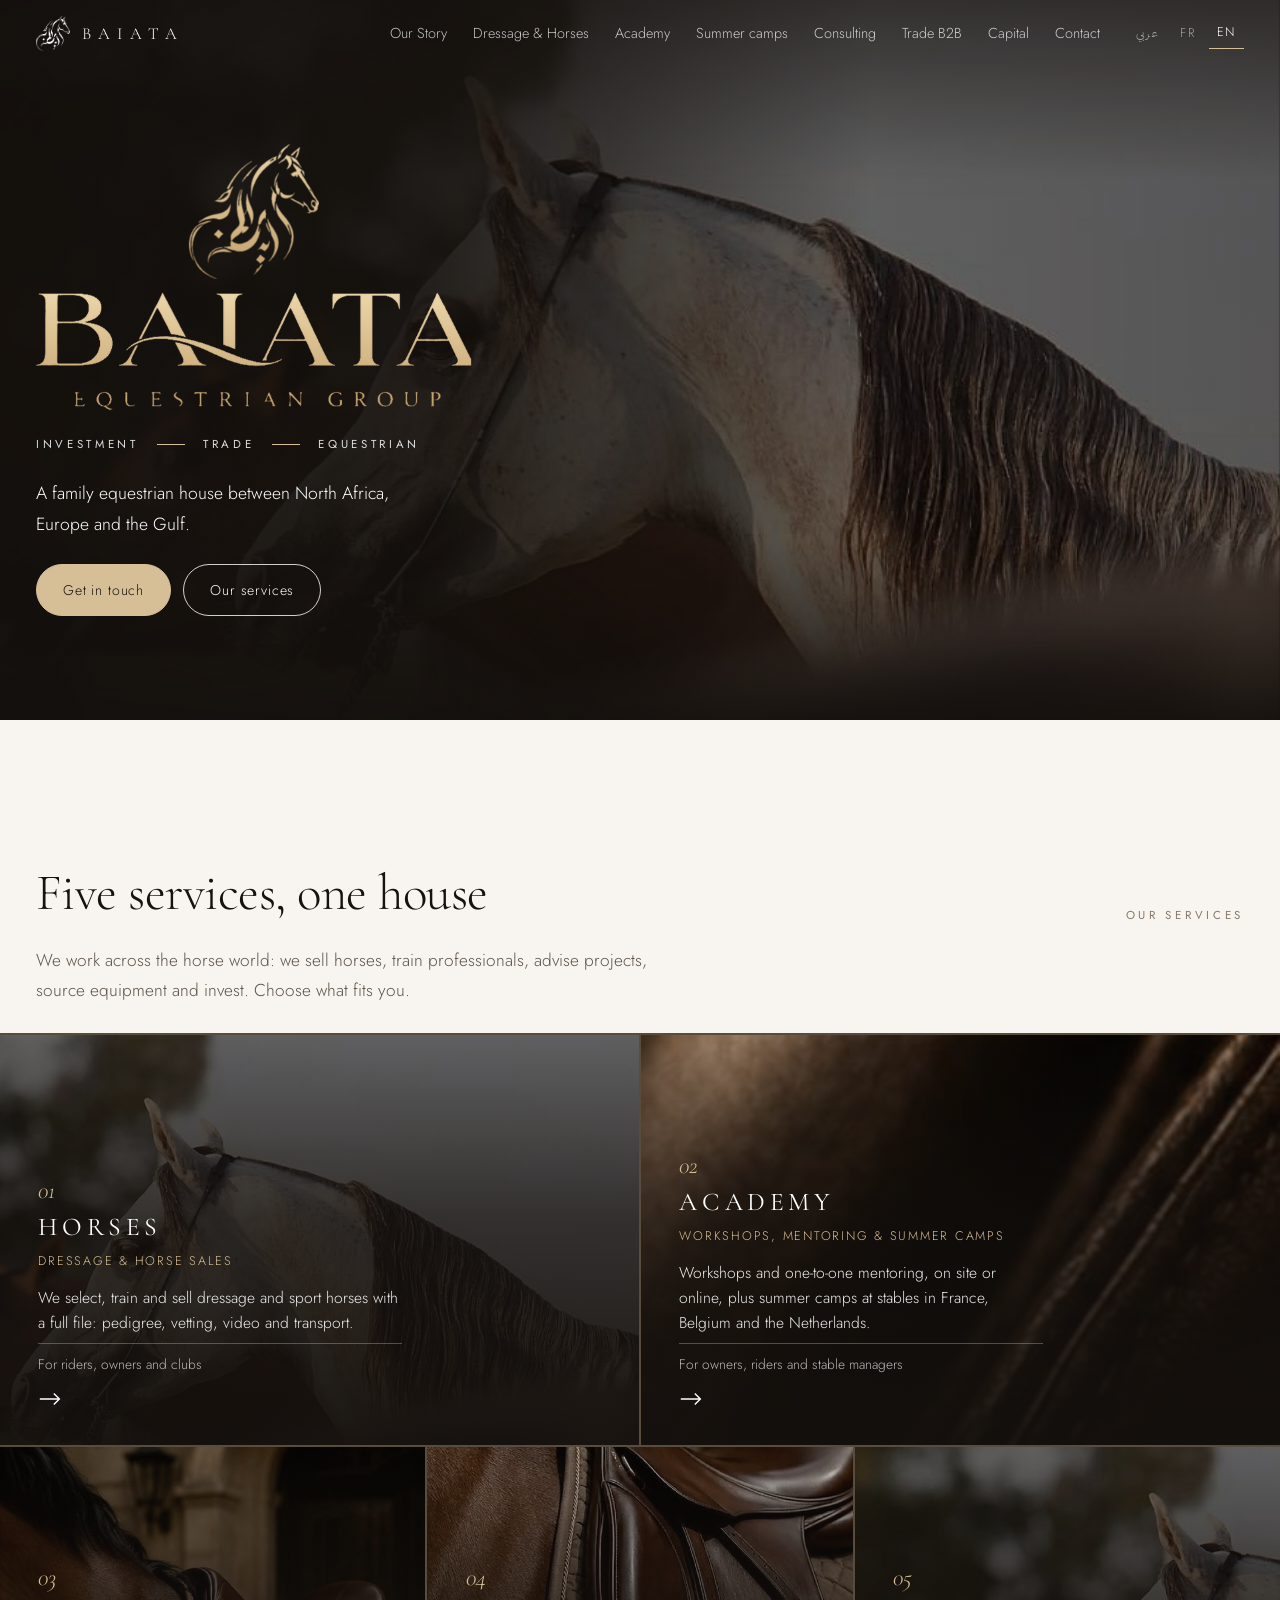
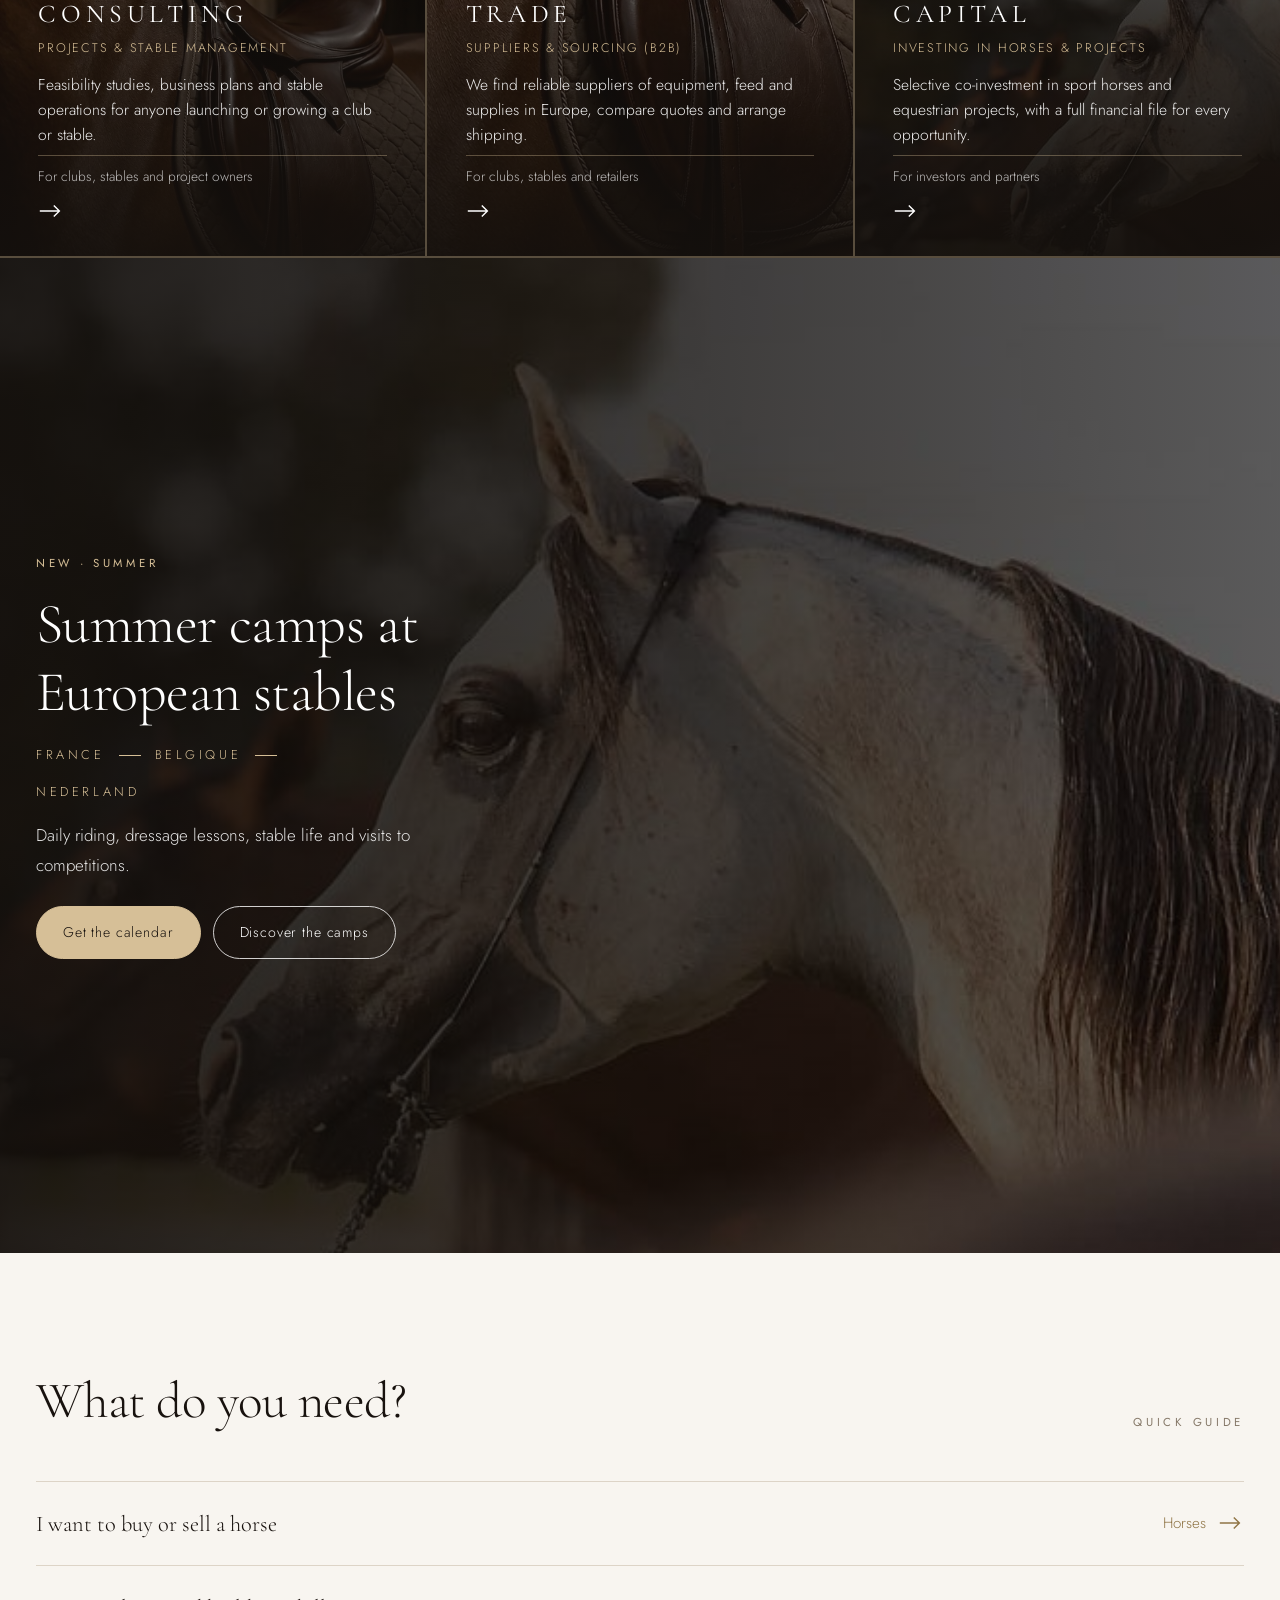
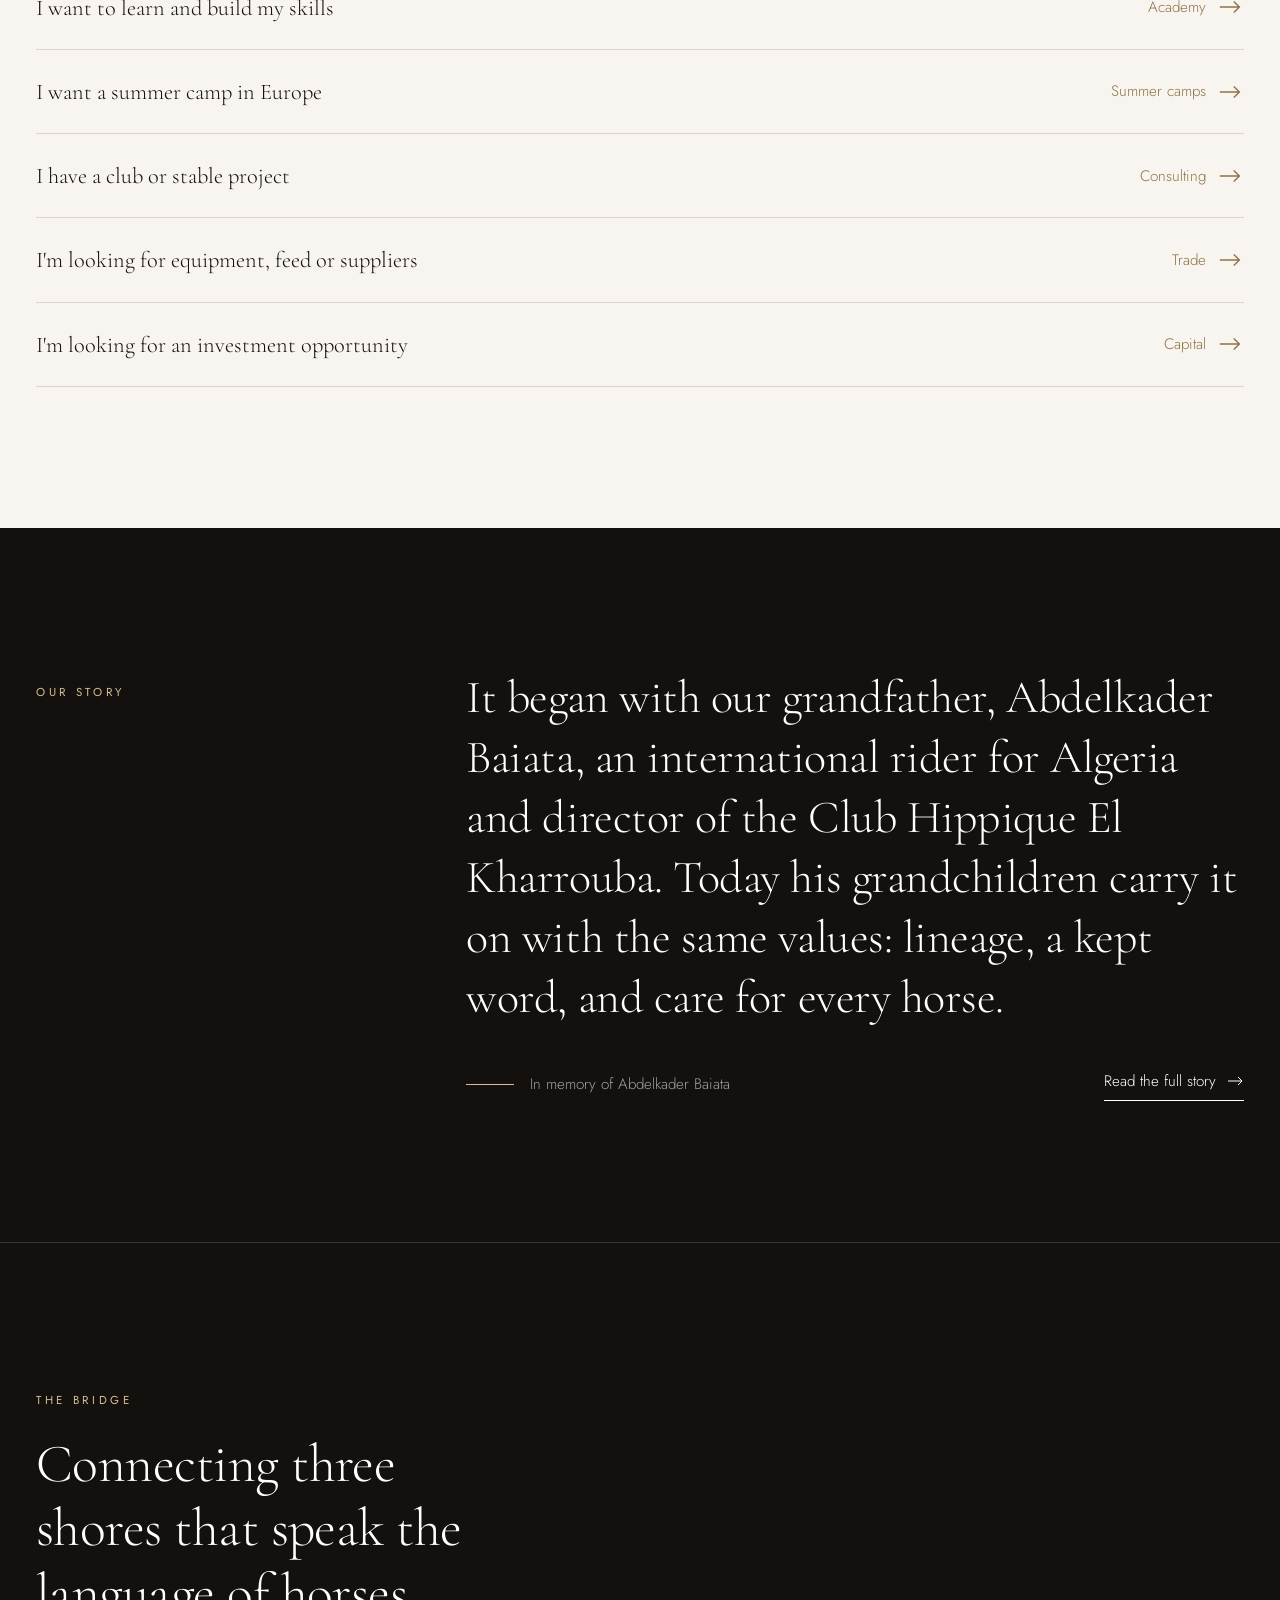
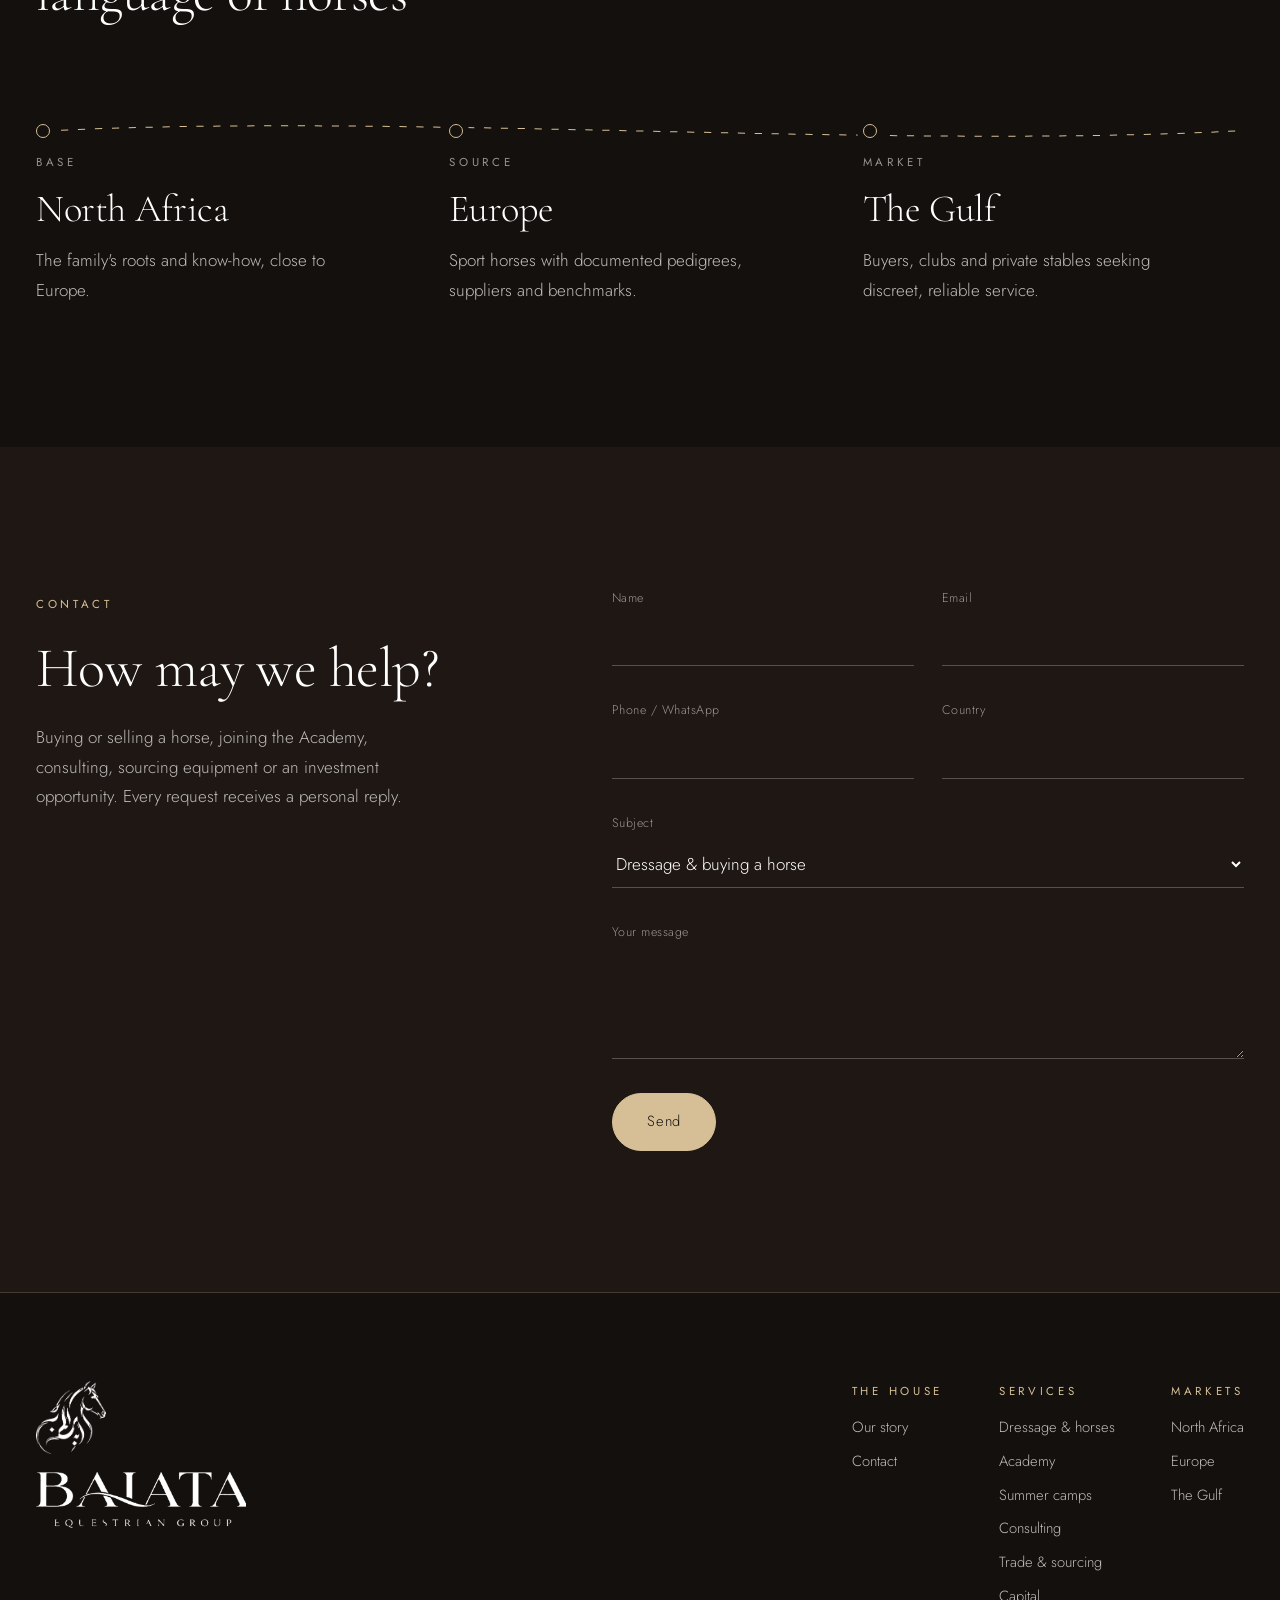
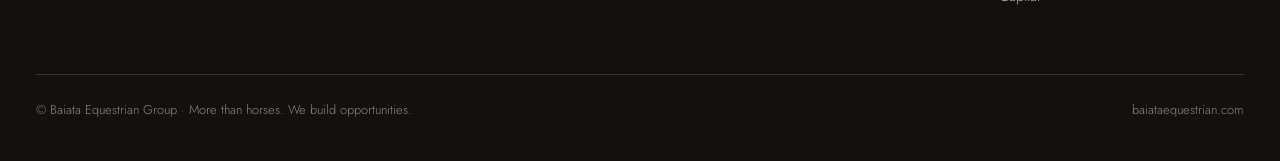
==== commit 5a521503: "Remove ornamental dividers and pattern Co-Authored-By: Claude Opus 5.5 <noreply@anthropic.com> Claud" ====
--- a/index.html
+++ b/index.html
@@ -7,7 +7,7 @@
 <meta name="claude:viewport-fit-sides" content="cover">
 <meta name="description" content="Maison équestre familiale · بيت فروسية عائلي — Dressage &amp; chevaux, académie et stages d'été en Europe, conseil, négoce B2B et investissement, entre l'Afrique du Nord, l'Europe et le Golfe.">
 <link rel="preconnect" href="https://fonts.googleapis.com"><link rel="preconnect" href="https://fonts.gstatic.com" crossorigin><link rel="stylesheet" href="https://fonts.googleapis.com/css2?family=Cormorant+Garamond:ital,wght@0,300;0,400;1,300;1,400&family=Jost:wght@300;400&family=Noto+Kufi+Arabic:wght@200;300;400&family=IBM+Plex+Sans+Arabic:wght@300;400&family=Aref+Ruqaa:wght@400;700&family=Amiri:ital,wght@0,400;0,700;1,400&display=swap">
-<link rel="stylesheet" href="css/style.css?v=6">
+<link rel="stylesheet" href="css/style.css?v=7">
 <meta property="og:title" content="Baiata Equestrian Group">
 <meta property="og:description" content="Maison équestre familiale · بيت فروسية عائلي — Dressage &amp; chevaux, académie et stages d'été en Europe, conseil, négoce B2B et investissement, entre l'Afrique du Nord, l'Europe et le Golfe.">
 <meta property="og:url" content="https://baiataequestrian.com/">
@@ -210,6 +210,6 @@
     <div class="base"><small>© Baiata Equestrian Group · <span lang="en">More than horses. We build opportunities.</span><span lang="fr">Plus que des chevaux. Nous créons des opportunités.</span><span lang="ar">أكثر من خيل.. نصنع الفرص.</span></small><small>baiataequestrian.com</small></div>
   </div>
 </footer>
-<script src="js/main.js?v=6"></script>
+<script src="js/main.js?v=7"></script>
 
 </body></html>
--- a/css/style.css
+++ b/css/style.css
@@ -423,10 +423,4 @@
 html[data-lang="ar"] .step h3{font-size:1.15rem}
 html[data-lang="ar"] .top nav a{font-family:var(--naskh);font-size:1.02rem}
 
-/* arabesque lattice on dark surfaces */
-.on-dark,.home-story,.enquire.dark,footer,.bridge{position:relative;isolation:isolate}
-.on-dark::before,.home-story::before,.enquire.dark::before,footer::before,.bridge::before{content:"";position:absolute;inset:0;z-index:-1;background-image:var(--arabesque);background-size:72px 72px;opacity:.07;pointer-events:none}
-/* ornamental dividers */
-.page-hero h1::after,.sec-head h2::after,.camp-band h2::after,.enquire h2::after{content:"";display:block;width:140px;height:16px;margin-top:20px;background:var(--divider) no-repeat center/contain}
-.cta-band h2::after{content:"";display:block;width:140px;height:16px;margin:22px auto 0;background:var(--divider) no-repeat center/contain}
 .lang{gap:4px}
